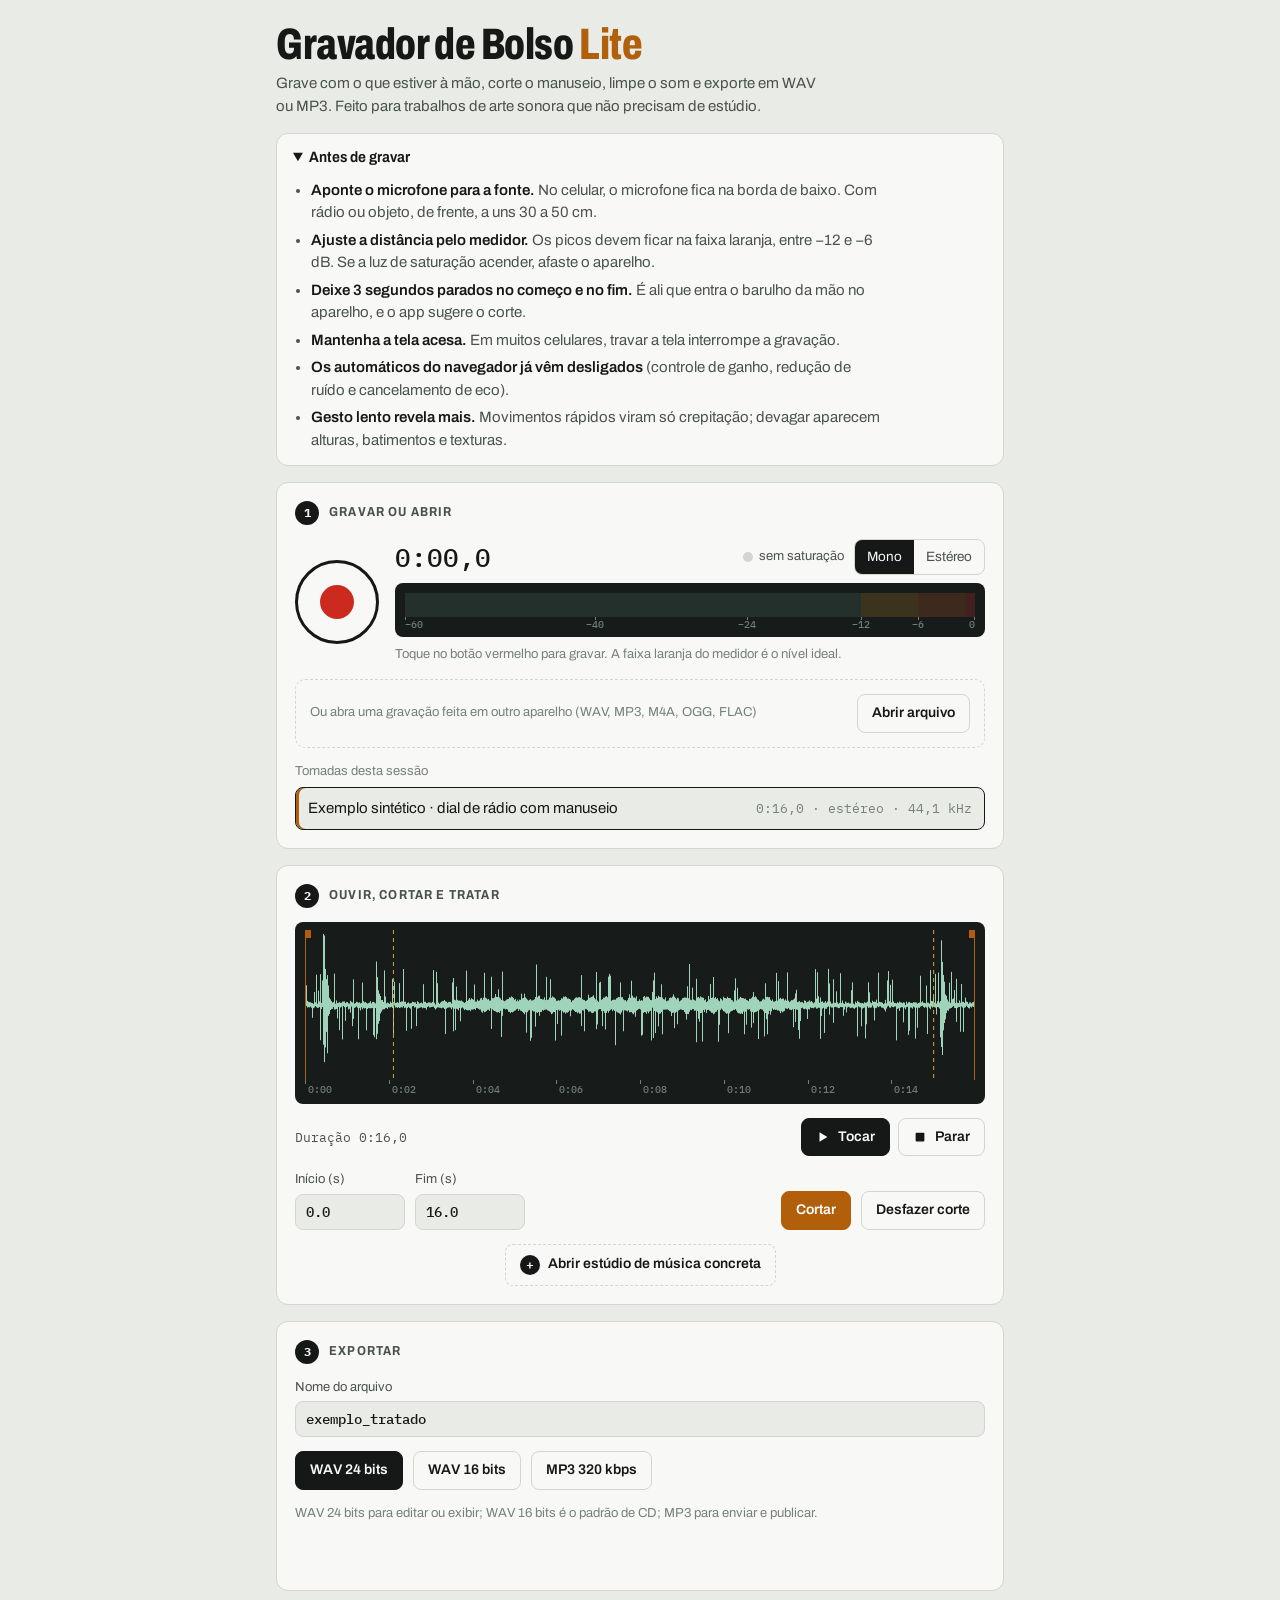
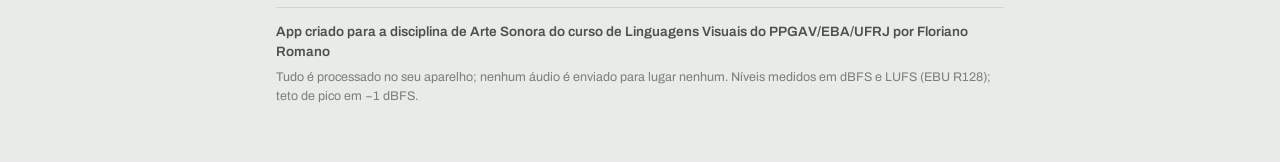
==== lite/index.html @ 927bc8ed "Mantém o microfone aberto entre tomadas; mensagem de permissão mais clara Co-Authored-By: Claude Opu" ====
<!doctype html>
<html lang="pt-BR">
<head>
<meta charset="utf-8">
<meta name="viewport" content="width=device-width,initial-scale=1,viewport-fit=cover">
<meta name="theme-color" content="#151816">
<link rel="manifest" href="manifest.webmanifest">
<link rel="icon" type="image/png" sizes="192x192" href="icon-192.png">
<link rel="apple-touch-icon" href="apple-touch-icon.png">
<title>Gravador de Bolso Lite</title>
<link rel="preconnect" href="https://fonts.googleapis.com">
<link rel="preconnect" href="https://fonts.gstatic.com" crossorigin>
<link href="https://fonts.googleapis.com/css2?family=Archivo:wdth,wght@62..100,400..800&family=IBM+Plex+Mono:wght@400;500;600&display=swap" rel="stylesheet">
<style>
/* Layout: a face de um gravador portátil — três módulos empilhados na ordem do trabalho (gravar → ajustar → exportar), coluna única de até 760px; o visor escuro (medidor e onda) é igual nos dois temas, como a tela de um aparelho */
:root{
  --bg:#e8ebe6; --panel:#f8f9f6; --ink:#151816; --ink-2:#4a524d; --ink-3:#77807a; --line:#d1d6cf;
  --accent:#b25f0c; --accent-ink:#ffffff; --rec:#cc2a1f; --ok:#2c7646; --warn:#9c6205; --bad:#c0271c;
  --screen:#171b19; --screen-ink:#dfe8e2; --screen-dim:#6f7f76; --screen-wave:#9fd3ba; --screen-off:#3b4842; --screen-cut:rgba(0,0,0,.5);
  --m-low:#5f8f78; --m-target:#e3a03a; --m-hot:#ef6a3a; --m-clip:#ff3b30;
  --f-display:"Archivo",system-ui,-apple-system,"Segoe UI",sans-serif;
  --f-body:"Archivo",system-ui,-apple-system,"Segoe UI",sans-serif;
  --f-mono:"IBM Plex Mono",ui-monospace,"SFMono-Regular",Menlo,Consolas,monospace;
  --r:12px;
}
@media (prefers-color-scheme: dark){
  :root:not([data-theme="light"]){
    --bg:#0f1110; --panel:#181b19; --ink:#e6eae5; --ink-2:#a8b1ab; --ink-3:#7a837d; --line:#2a2f2c;
    --accent:#eb9a45; --accent-ink:#1a1206; --rec:#ff5446; --ok:#62c487; --warn:#e8a83f; --bad:#ff6a5c;
    --screen:#0a0c0b; --screen-ink:#dfe8e2; --screen-dim:#6f7f76; --screen-wave:#9fd3ba; --screen-off:#33403a; --screen-cut:rgba(0,0,0,.55);
    color-scheme:dark;
  }
}
:root[data-theme="dark"]{
  --bg:#0f1110; --panel:#181b19; --ink:#e6eae5; --ink-2:#a8b1ab; --ink-3:#7a837d; --line:#2a2f2c;
  --accent:#eb9a45; --accent-ink:#1a1206; --rec:#ff5446; --ok:#62c487; --warn:#e8a83f; --bad:#ff6a5c;
  --screen:#0a0c0b; --screen-ink:#dfe8e2; --screen-dim:#6f7f76; --screen-wave:#9fd3ba; --screen-off:#33403a; --screen-cut:rgba(0,0,0,.55);
  color-scheme:dark;
}
*{box-sizing:border-box}
[hidden]{display:none!important}
html,body{background:var(--bg)}
body{margin:0;color:var(--ink);font-family:var(--f-body);font-size:15px;line-height:1.5}
.wrap{max-width:760px;margin:0 auto;padding-inline:16px;padding-block:22px 56px;display:flex;flex-direction:column;gap:16px}
header{display:flex;flex-direction:column;gap:6px}
h1{font-family:var(--f-display);font-stretch:72%;font-weight:800;font-size:clamp(30px,7vw,44px);line-height:1;letter-spacing:-.01em;margin:0;text-wrap:balance}
.tag{margin:0;color:var(--ink-2);max-width:60ch}
.mode{font-size:13.5px;color:var(--ink-2);border-left:3px solid var(--accent);padding:4px 0 4px 10px;margin:4px 0 0}
.mode[hidden]{display:none}
details.tips{background:var(--panel);border:1px solid var(--line);border-radius:var(--r);padding:12px 16px}
details.tips summary{cursor:pointer;font-weight:650;font-stretch:90%}
details.tips ul{margin:10px 0 2px;padding-left:18px;display:flex;flex-direction:column;gap:5px;color:var(--ink-2);max-width:66ch}
details.tips b{color:var(--ink);font-weight:600}
.mod{background:var(--panel);border:1px solid var(--line);border-radius:var(--r);padding:18px;display:flex;flex-direction:column;gap:14px;min-width:0}
.mod h2{margin:0;display:flex;align-items:center;gap:10px;font-family:var(--f-display);font-stretch:85%;font-size:13px;font-weight:700;letter-spacing:.09em;text-transform:uppercase;color:var(--ink-2)}
.num{font-family:var(--f-mono);font-size:12px;letter-spacing:0;display:inline-grid;place-items:center;width:24px;height:24px;border-radius:50%;background:var(--ink);color:var(--panel)}
.row{display:flex;flex-wrap:wrap;gap:10px;align-items:center}
.sub{font-size:13px;color:var(--ink-3)}
.recrow{display:grid;grid-template-columns:auto 1fr;gap:16px;align-items:center}
@media (max-width:520px){.recrow{grid-template-columns:1fr}}
.recbtn{width:84px;height:84px;border-radius:50%;border:3px solid var(--ink);background:var(--panel);display:grid;place-items:center;cursor:pointer;position:relative;justify-self:start}
.recbtn .core{width:34px;height:34px;border-radius:50%;background:var(--rec);transition:border-radius .15s,width .15s,height .15s}
.recbtn.on .core{border-radius:6px;width:28px;height:28px}
.recbtn.on::after{content:"";position:absolute;inset:-9px;border-radius:50%;border:2px solid var(--rec);opacity:.6;animation:pulse 1.4s ease-out infinite}
@keyframes pulse{from{transform:scale(.92);opacity:.7}to{transform:scale(1.08);opacity:0}}
@media (prefers-reduced-motion:reduce){.recbtn.on::after{animation:none}}
.recbtn:disabled{opacity:.35;cursor:not-allowed}
.recbtn.blocked{opacity:.5}
.mode.flash{animation:flash 1.2s ease-out}
@keyframes flash{from{background:var(--accent-soft, rgba(235,154,69,.25))}to{background:transparent}}
@media (prefers-reduced-motion:reduce){.mode.flash{animation:none}}
.recside{display:flex;flex-direction:column;gap:8px;min-width:0}
.timer{font-family:var(--f-mono);font-variant-numeric:tabular-nums;font-size:26px;font-weight:500;line-height:1}
.screen{background:var(--screen);border-radius:8px;padding:8px 10px 6px;min-width:0}
canvas{display:block;width:100%}
#meter{height:40px}
#wave{height:168px;touch-action:none;cursor:ew-resize}
.lamp{display:inline-flex;align-items:center;gap:6px;font-size:13px;color:var(--ink-2)}
.lamp i{width:10px;height:10px;border-radius:50%;background:var(--line);display:inline-block}
.lamp.hot i{background:var(--bad)}
.lamp.hot{color:var(--bad);font-weight:600}
.seg{display:inline-flex;border:1px solid var(--line);border-radius:8px;overflow:hidden}
.seg label{display:block}
.seg input{position:absolute;opacity:0;pointer-events:none}
.seg span{display:block;padding:7px 12px;font-size:13.5px;cursor:pointer;color:var(--ink-2)}
.seg input:checked+span{background:var(--ink);color:var(--panel)}
.seg input:focus-visible+span{outline:2px solid var(--accent);outline-offset:-2px}
.btn{font:600 14px/1.2 var(--f-body);padding:10px 14px;border-radius:8px;border:1px solid var(--line);background:var(--panel);color:var(--ink);cursor:pointer;display:inline-flex;align-items:center;gap:8px}
.btn:hover{border-color:var(--ink-3)}
.btn.primary{background:var(--ink);color:var(--panel);border-color:var(--ink)}
.btn.accent{background:var(--accent);color:var(--accent-ink);border-color:var(--accent)}
.btn:disabled{opacity:.45;cursor:not-allowed}
.btn:focus-visible,.recbtn:focus-visible,input:focus-visible,select:focus-visible,summary:focus-visible{outline:2px solid var(--accent);outline-offset:2px}
.or{font-size:13px;color:var(--ink-3)}
.drop{border:1.5px dashed var(--line);border-radius:10px;padding:14px;display:flex;flex-wrap:wrap;gap:10px;align-items:center;justify-content:space-between}
.drop.over{border-color:var(--accent);background:var(--bg)}
.filebtn input{position:absolute;width:1px;height:1px;opacity:0}
.takes{display:flex;flex-direction:column;gap:6px}
.take{display:flex;flex-wrap:wrap;justify-content:space-between;gap:2px 10px;align-items:baseline;text-align:left;width:100%;padding:9px 12px;border:1px solid var(--line);border-radius:8px;background:var(--bg);color:var(--ink);cursor:pointer;font:inherit}
.take[aria-current="true"]{border-color:var(--ink);box-shadow:inset 3px 0 0 var(--accent)}
.take .t{min-width:0;flex:1 1 180px;overflow-wrap:anywhere}
.take .d{font-family:var(--f-mono);font-size:12.5px;color:var(--ink-3);flex:none}
.chips{display:flex;flex-wrap:wrap;gap:8px}
.chip{display:inline-flex;align-items:center;gap:7px;font-size:13px;padding:6px 10px;border-radius:999px;background:var(--bg);border:1px solid var(--line)}
.chip b{font-weight:600}
.chip .v{font-family:var(--f-mono);font-size:12.5px;font-variant-numeric:tabular-nums}
.chip .dot{width:8px;height:8px;border-radius:50%;background:var(--ink-3);flex:none}
.chip.ok .dot{background:var(--ok)} .chip.warn .dot{background:var(--warn)} .chip.bad .dot{background:var(--bad)}
.chip.bad{border-color:var(--bad)}
.trimrow{display:flex;flex-wrap:wrap;gap:12px;align-items:end;justify-content:space-between}
.field{display:flex;flex-direction:column;gap:4px;font-size:13px;color:var(--ink-2)}
.field input,.field select{font:500 14px var(--f-mono);padding:8px 10px;border-radius:8px;border:1px solid var(--line);background:var(--bg);color:var(--ink);width:100%}
.field input[type=number]{width:110px}
.presets{display:grid;grid-template-columns:repeat(3,minmax(0,1fr));gap:8px}
@media (max-width:560px){.presets{grid-template-columns:1fr}}
.preset{position:relative}
.preset input{position:absolute;opacity:0}
.preset span{display:flex;flex-direction:column;gap:3px;height:100%;padding:11px 12px;border:1px solid var(--line);border-radius:10px;cursor:pointer;background:var(--bg)}
.preset b{font-size:14.5px}
.preset small{font-size:12.5px;color:var(--ink-2);line-height:1.4}
.preset input:checked+span{border-color:var(--ink);box-shadow:inset 0 0 0 1px var(--ink)}
.preset input:focus-visible+span{outline:2px solid var(--accent);outline-offset:2px}
.checks{display:flex;flex-direction:column;gap:8px}
.check{display:flex;gap:10px;align-items:flex-start;font-size:14px}
.check input{margin-top:3px;accent-color:var(--accent);width:16px;height:16px;flex:none}
.check small{display:block;color:var(--ink-3);font-size:12.5px}
.grid2{display:grid;grid-template-columns:minmax(0,2fr) minmax(0,1fr) minmax(0,1fr);gap:12px;align-items:end}
@media (max-width:560px){.grid2{grid-template-columns:1fr 1fr}.grid2 .field:first-child{grid-column:1/-1}}
.status{font-size:13.5px;color:var(--ink-2);min-height:1.5em}
.status.err{color:var(--bad)}
.summary{font-family:var(--f-mono);font-size:12.5px;color:var(--ink-2);font-variant-numeric:tabular-nums}
.divider{height:1px;background:var(--line);margin:2px 0}
.studio-open{align-self:center;border-style:dashed}
.studio-open .num{width:20px;height:20px;font-size:13px}
#studio .num{background:var(--accent);color:var(--accent-ink)}
#edWave{height:150px;touch-action:none;cursor:text}
.tools{display:grid;grid-template-columns:repeat(auto-fit,minmax(250px,1fr));gap:10px}
.tool{border:1px solid var(--line);border-radius:10px;padding:8px 12px 12px;margin:0;display:flex;flex-direction:column;gap:8px;min-width:0;background:var(--bg)}
.tool legend{font-family:var(--f-display);font-stretch:85%;font-size:12px;font-weight:700;letter-spacing:.08em;text-transform:uppercase;color:var(--ink-2);padding:0 4px}
.tool .row{gap:6px}
.btn.sm{padding:7px 10px;font-size:13px}
.mini{font:500 13px var(--f-mono);padding:6px 8px;border-radius:7px;border:1px solid var(--line);background:var(--panel);color:var(--ink);width:76px}
.mini.wide{width:auto;max-width:100%;font-family:var(--f-body)}
.lite{color:var(--accent)}
.wavefoot{display:flex;justify-content:space-between;align-items:center;gap:10px;flex-wrap:wrap}
.transport{gap:8px}
.tbtn svg{display:block}
.tbtn .ic{display:inline-flex}
footer{font-size:12.5px;color:var(--ink-3);text-align:left;display:flex;flex-direction:column;gap:6px;border-top:1px solid var(--line);padding-top:14px}
footer p{margin:0}
footer .credit{font-size:13.5px;color:var(--ink-2);font-weight:600}
.hl{font-weight:600;color:var(--ink)}
</style>
</head>
<body>
<div class="wrap">
  <header>
    <h1>Gravador de Bolso <span class="lite">Lite</span></h1>
    <p class="tag">Grave com o que estiver à mão, corte o manuseio, limpe o som e exporte em WAV ou MP3. Feito para trabalhos de arte sonora que não precisam de estúdio.</p>
    <p class="mode" id="modeNote" hidden></p>
    <button class="btn accent" id="installBtn" hidden style="align-self:flex-start">Instalar como app</button>
  </header>

  <details class="tips" id="tips" open>
    <summary>Antes de gravar</summary>
    <ul>
      <li><b>Aponte o microfone para a fonte.</b> No celular, o microfone fica na borda de baixo. Com rádio ou objeto, de frente, a uns 30 a 50 cm.</li>
      <li><b>Ajuste a distância pelo medidor.</b> Os picos devem ficar na faixa laranja, entre −12 e −6 dB. Se a luz de saturação acender, afaste o aparelho.</li>
      <li><b>Deixe 3 segundos parados no começo e no fim.</b> É ali que entra o barulho da mão no aparelho, e o app sugere o corte.</li>
      <li><b>Mantenha a tela acesa.</b> Em muitos celulares, travar a tela interrompe a gravação.</li>
      <li><b>Os automáticos do navegador já vêm desligados</b> (controle de ganho, redução de ruído e cancelamento de eco).</li>
      <li><b>Gesto lento revela mais.</b> Movimentos rápidos viram só crepitação; devagar aparecem alturas, batimentos e texturas.</li>
    </ul>
  </details>

  <section class="mod" aria-labelledby="h1s">
    <h2 id="h1s"><span class="num">1</span>Gravar ou abrir</h2>
    <div class="recrow">
      <button class="recbtn" id="recBtn" aria-label="Gravar"><span class="core"></span></button>
      <div class="recside">
        <div class="row" style="justify-content:space-between">
          <span class="timer" id="recTime">0:00,0</span>
          <div class="row">
            <span class="lamp" id="clipLamp"><i></i><span id="clipText">sem saturação</span></span>
            <div class="seg" role="radiogroup" aria-label="Canais">
              <label><input type="radio" name="chmode" id="chMono" value="1" checked><span>Mono</span></label>
              <label><input type="radio" name="chmode" id="chStereo" value="2"><span>Estéreo</span></label>
            </div>
          </div>
        </div>
        <div class="screen"><canvas id="meter" aria-label="Medidor de nível de entrada, em dBFS"></canvas></div>
        <div class="sub" id="inputInfo">Toque no botão vermelho para gravar. A faixa laranja do medidor é o nível ideal.</div>
      </div>
    </div>
    <div class="drop" id="drop">
      <span class="or">Ou abra uma gravação feita em outro aparelho (WAV, MP3, M4A, OGG, FLAC)</span>
      <label class="btn filebtn" for="fileIn">Abrir arquivo<input type="file" id="fileIn" accept="audio/*,.wav,.mp3,.m4a,.aac,.ogg,.oga,.flac,.webm"></label>
    </div>
    <div>
      <div class="sub" style="margin-bottom:6px">Tomadas desta sessão</div>
      <div class="takes" id="takes"></div>
    </div>
  </section>

  <section class="mod" aria-labelledby="h2s">
    <h2 id="h2s"><span class="num">2</span>Ouvir, cortar e tratar</h2>
    <div class="chips" id="diag" hidden></div>
    <div class="screen"><canvas id="wave" aria-label="Forma de onda; arraste para mover o início ou o fim do corte"></canvas></div>
    <div class="wavefoot">
      <span class="summary" id="durLabel">Duração 0:00,0</span>
      <div class="row transport">
        <button class="btn primary tbtn" id="tpPlay" aria-label="Tocar"><span class="ic"></span><span class="tl">Tocar</span></button>
        <button class="btn tbtn" id="tpStop" aria-label="Parar"><svg viewBox="0 0 16 16" width="14" height="14" aria-hidden="true"><rect x="3" y="3" width="10" height="10" rx="1" fill="currentColor"/></svg><span>Parar</span></button>
      </div>
    </div>
    <div class="trimrow">
      <div class="row">
        <label class="field" for="trimA">Início (s)<input type="number" id="trimA" min="0" step="0.1" value="0"></label>
        <label class="field" for="trimB">Fim (s)<input type="number" id="trimB" min="0" step="0.1" value="0"></label>
      </div>
      <div class="row">
        <button class="btn accent" id="autoTrim" disabled>Cortar</button>
        <button class="btn" id="resetTrim">Desfazer corte</button>
      </div>
    </div>
    <div class="row" hidden>
      <button class="btn" id="playOrig">Ouvir original</button>
      <button class="btn primary" id="playProc">Ouvir tratado</button>
      <button class="btn" id="stopBtn" disabled>Parar</button>
    </div>
    <button class="btn studio-open" id="stOpen"><span class="num">+</span>Abrir estúdio de música concreta</button>
    <div hidden>
    <div class="divider"></div>
    <div class="presets" role="radiogroup" aria-label="Tratamento">
      <label class="preset"><input type="radio" name="preset" value="nenhum" id="pNone"><span><b>Sem tratamento</b></span></label>
      <label class="preset"><input type="radio" name="preset" value="suave" id="pSoft" checked><span><b>Suave</b></span></label>
      <label class="preset"><input type="radio" name="preset" value="forte" id="pHard"><span><b>Forte</b></span></label>
    </div>
    <div class="checks">
      <label class="check"><input type="checkbox" id="optDeclip"><span>Reconstruir picos saturados<small>Redesenha os trechos que bateram em 0 dB. Fica ligado sozinho quando há saturação.</small></span></label>
      <label class="check"><input type="checkbox" id="optMono"><span>Usar um canal só<small>Corrige gravações em oposição de fase, que somem quando tocadas em mono. Escolhe o canal com menos saturação.</small></span></label>
      <label class="check"><input type="checkbox" id="optFades" checked><span>Entrada e saída suaves<small>0,2 s no começo e 0,8 s no fim, para não estalar.</small></span></label>
    </div>
    <div class="grid2">
      <label class="field" for="target">Volume final
        <select id="target">
          <option value="-16" selected>−16 LUFS · internet e celular</option>
          <option value="-23">−23 LUFS · rádio e transmissão</option>
          <option value="none">Manter o volume gravado</option>
        </select>
      </label>
      <label class="field" for="padPre">Silêncio antes (s)<input type="number" id="padPre" min="0" max="600" step="1" value="0"></label>
      <label class="field" for="padPost">Silêncio depois (s)<input type="number" id="padPost" min="0" max="600" step="1" value="0"></label>
    </div>
    </div>
  </section>

  <section class="mod" id="studio" hidden aria-labelledby="hst">
    <div class="row" style="justify-content:space-between">
      <h2 id="hst"><span class="num">+</span>Estúdio de música concreta</h2>
      <button class="btn" id="stClose">Fechar estúdio</button>
    </div>
    <p class="sub" style="margin:0">Arraste na onda para selecionar um trecho; toque sem arrastar para pôr o cursor (onde o colar e o inserir acontecem). Sem seleção, as operações valem para o som inteiro.</p>
    <div class="screen"><canvas id="edWave" aria-label="Onda do estúdio; arraste para selecionar"></canvas></div>
    <div class="summary" id="edSel"></div>
    <div class="status" id="edStatus" role="status" aria-live="polite"></div>
    <div class="row">
      <button class="btn primary" id="edPlay">Ouvir seleção</button>
      <button class="btn" id="edPlayAll">Ouvir tudo</button>
      <button class="btn" id="edStop" disabled>Parar</button>
      <button class="btn" id="edSelAll">Selecionar tudo</button>
      <button class="btn" id="edUndo" disabled>Desfazer</button>
    </div>
    <p class="sub" style="margin:0">Só as operações dos estúdios de música concreta da época dos gravadores de rolo (Schaeffer, Henry, GRM, anos 1950).</p>
    <div class="tools">
      <fieldset class="tool"><legend>Tesoura e fita adesiva</legend>
        <div class="row">
          <button class="btn sm" data-op="cut">Cortar</button>
          <button class="btn sm" data-op="copy">Copiar</button>
          <button class="btn sm" data-op="paste">Emendar (colar)</button>
          <button class="btn sm" data-op="del">Apagar</button>
          <button class="btn sm" data-op="crop">Isolar trecho</button>
        </div>
        <div class="row"><button class="btn sm" data-op="insil">Emendar fita em branco</button><input class="mini" type="number" id="edSilS" min="0.1" max="120" step="0.5" value="2" aria-label="Segundos de fita em branco"><span class="sub">s no cursor</span></div>
        <div class="sub">Cortar o ataque de um som (a “cloche coupée”) é selecionar o começo e apagar.</div>
      </fieldset>
      <fieldset class="tool"><legend>Fita em anel (loop)</legend>
        <div class="row"><button class="btn sm" data-op="loop">Repetir</button><input class="mini" type="number" id="edLoopN" min="2" max="64" value="4" aria-label="Número de voltas"><span class="sub">voltas</span></div>
      </fieldset>
      <fieldset class="tool"><legend>Fita ao contrário</legend>
        <div class="row"><button class="btn sm" data-op="rev">Inverter</button></div>
      </fieldset>
      <fieldset class="tool"><legend>Velocidade (fonógeno)</legend>
        <div class="row"><button class="btn sm" data-op="speed">Mudar velocidade</button>
          <select class="mini wide" id="edSpeed" aria-label="Velocidade">
            <option value="0.25">¼ (2 oitavas abaixo)</option><option value="0.5" selected>½ (1 oitava abaixo)</option>
            <option value="0.749">quarta abaixo</option><option value="1.335">quarta acima</option>
            <option value="2">2× (1 oitava acima)</option><option value="4">4× (2 oitavas acima)</option>
          </select></div>
        <div class="sub">Como na fita, a altura e a duração mudam juntas.</div>
      </fieldset>
      <fieldset class="tool"><legend>Mixagem</legend>
        <div class="row"><button class="btn sm" data-op="mix">Sobrepor o trecho copiado</button></div>
        <div class="sub">Toca a fita copiada junto com a outra, a partir do cursor.</div>
      </fieldset>
      <fieldset class="tool"><legend>Potenciômetro</legend>
        <div class="row"><button class="btn sm" data-op="fadein">Fade in</button><button class="btn sm" data-op="fadeout">Fade out</button><button class="btn sm" data-op="mute">Fechar (silenciar)</button></div>
        <div class="row"><button class="btn sm" data-op="gain">Volume</button><input class="mini" type="number" id="edGain" min="-60" max="24" step="1" value="-6" aria-label="Volume em dB"><span class="sub">dB</span></div>
        <div class="sub">Sem seleção, os fades usam os 2 s das pontas.</div>
      </fieldset>
      <fieldset class="tool"><legend>Eco de fita</legend>
        <div class="row"><button class="btn sm" data-op="echo">Eco</button>
          <input class="mini" type="number" id="edDelay" min="20" max="3000" step="10" value="350" aria-label="Distância entre as cabeças, em ms"><span class="sub">ms</span>
          <input class="mini" type="number" id="edFb" min="0" max="95" step="5" value="45" aria-label="Realimentação em porcentagem"><span class="sub">% retorno</span></div>
        <div class="sub">Gravar e ler a mesma fita com cabeças afastadas. A cauda continua depois da seleção.</div>
      </fieldset>
      <fieldset class="tool"><legend>Filtro</legend>
        <div class="row">
          <select class="mini wide" id="edFilt" aria-label="Tipo de filtro">
            <option value="lowpass">Passa-baixas (abafa)</option><option value="highpass">Passa-altas (afina)</option>
            <option value="bandpass">Passa-faixa (som de rádio, telefone)</option>
          </select>
        </div>
        <div class="row">
          <input class="mini" type="number" id="edFreq" min="20" max="20000" step="10" value="1000" aria-label="Frequência em Hz"><span class="sub">Hz</span>
          <button class="btn sm" data-op="filter">Aplicar filtro</button>
        </div>
      </fieldset>
    </div>
    <div class="row">
      <button class="btn accent" id="edCommit">Guardar como nova tomada</button>
      <span class="sub">Ela entra no passo 2 para tratar e exportar.</span>
    </div>
  </section>

  <section class="mod" aria-labelledby="h3s">
    <h2 id="h3s"><span class="num">3</span>Exportar</h2>
    <label class="field" for="outName">Nome do arquivo<input type="text" id="outName" value="gravacao_tratada" style="font-family:var(--f-mono)"></label>
    <div class="row">
      <button class="btn primary" id="exWav24">WAV 24 bits</button>
      <button class="btn" id="exWav16">WAV 16 bits</button>
      <button class="btn" id="exMp3">MP3 320 kbps</button>
      <button class="btn" id="exZip" hidden>WAV + MP3 (.zip)</button>
      <button class="btn" id="exShare" hidden>Compartilhar MP3</button>
    </div>
    <div class="sub" id="exNote">WAV 24 bits para editar ou exibir; WAV 16 bits é o padrão de CD; MP3 para enviar e publicar.</div>
    <div class="summary" id="summary"></div>
    <div class="status" id="status" role="status" aria-live="polite"></div>
  </section>

  <footer>
    <p class="credit">App criado para a disciplina de Arte Sonora do curso de Linguagens Visuais do PPGAV/EBA/UFRJ por Floriano Romano</p>
    <p>Tudo é processado no seu aparelho; nenhum áudio é enviado para lugar nenhum. Níveis medidos em dBFS e LUFS (EBU R128); teto de pico em −1 dBFS.</p>
  </footer>
</div>

<script src="lame.min.js"></script>
<script>
(() => {
'use strict';
const $ = s => document.querySelector(s);
const fmt = (v, d = 1) => (v < 0 ? '−' : '') + Math.abs(v).toFixed(d).replace('.', ',');
const fmtTime = s => { s = Math.max(0, s); const m = Math.floor(s / 60); const r = s - m * 60; return m + ':' + (r < 10 ? '0' : '') + r.toFixed(1).replace('.', ','); };
const dB = v => 20 * Math.log10(Math.max(v, 1e-12));
const tick = () => new Promise(r => setTimeout(r, 0));
const css = n => getComputedStyle(document.documentElement).getPropertyValue(n).trim();

/* ---------- ambiente ---------- */
const isClaude = () => !!(window.claude && typeof window.claude.use === 'function');
let inClaude = false, canRecord = false, downloadsNS = null, askedDownloads = false;
function setMode() {
  inClaude = isClaude();
  canRecord = !inClaude && !!(navigator.mediaDevices && navigator.mediaDevices.getUserMedia) && window.isSecureContext;
  if (inClaude && !askedDownloads) { askedDownloads = true; window.claude.use('downloads').then(ns => { downloadsNS = ns; }).catch(() => {}); }
  const n = $('#modeNote');
  if (!canRecord) { n.innerHTML = micBlockedReason(); n.hidden = false; }
  else n.hidden = true;
  if (!rec.on) $('#recBtn').disabled = false;
  $('#recBtn').classList.toggle('blocked', !canRecord);
  if (!canRecord) $('#inputInfo').textContent = 'O microfone está bloqueado neste modo de abertura. Toque no botão vermelho para ver o que fazer.';
}
function micBlockedReason() {
  if (inClaude) return 'Na página publicada pelo Claude o microfone não é liberado. <span class="hl">Para gravar, abra o app pelo endereço https onde ele estiver hospedado.</span> Aqui dá para abrir arquivos, tratar e exportar (em .zip).';
  if (!window.isSecureContext) {
    const local = /^(file|content):$/.test(location.protocol);
    return (local ? 'Este arquivo foi aberto direto do aparelho. ' : 'Este endereço não usa https. ')
      + 'Por segurança, o navegador só mostra o pedido de permissão do microfone para páginas abertas por um endereço <b>https</b>. <span class="hl">Para gravar, o app precisa estar hospedado num endereço https</span> (um servidor da UFRJ, por exemplo). Abrir arquivos, tratar e exportar funcionam normalmente.';
  }
  return 'Este navegador não dá acesso ao microfone. <span class="hl">Use o Chrome (Android) ou o Safari (iPhone) atualizados.</span>';
}

/* ---------- filtros e medidas ---------- */
function biquadCoefs(type, f, fs, Q, gainDb = 0) {
  const w0 = 2 * Math.PI * f / fs, c = Math.cos(w0), s = Math.sin(w0), al = s / (2 * Q), A = Math.pow(10, gainDb / 40);
  let b0, b1, b2, a0, a1, a2;
  if (type === 'lowpass') { b0 = (1 - c) / 2; b1 = 1 - c; b2 = (1 - c) / 2; a0 = 1 + al; a1 = -2 * c; a2 = 1 - al; }
  else if (type === 'highpass') { b0 = (1 + c) / 2; b1 = -(1 + c); b2 = (1 + c) / 2; a0 = 1 + al; a1 = -2 * c; a2 = 1 - al; }
  else { const sq = 2 * Math.sqrt(A) * al;
    b0 = A * ((A + 1) + (A - 1) * c + sq); b1 = -2 * A * ((A - 1) + (A + 1) * c); b2 = A * ((A + 1) + (A - 1) * c - sq);
    a0 = (A + 1) - (A - 1) * c + sq; a1 = 2 * ((A - 1) - (A + 1) * c); a2 = (A + 1) - (A - 1) * c - sq; }
  return [b0 / a0, b1 / a0, b2 / a0, a1 / a0, a2 / a0];
}
function biquad(x, k) {
  const b0 = k[0], b1 = k[1], b2 = k[2], a1 = k[3], a2 = k[4];
  const y = new Float32Array(x.length); let x1 = 0, x2 = 0, y1 = 0, y2 = 0;
  for (let i = 0; i < x.length; i++) { const xi = x[i]; const yi = b0 * xi + b1 * x1 + b2 * x2 - a1 * y1 - a2 * y2; x2 = x1; x1 = xi; y2 = y1; y1 = yi; y[i] = yi; }
  return y;
}
/* Loudness integrada ITU-R BS.1770 / EBU R128 */
function lufs(chs, sr) {
  const shelf = biquadCoefs('highshelf', 1681.974450955533, sr, 0.7071752369554196, 3.999843853973347);
  const w0 = 2 * Math.PI * 38.13547087602444 / sr, c = Math.cos(w0), al = Math.sin(w0) / (2 * 0.5003270373238773), a0 = 1 + al;
  const hp = [1, -2, 1, (-2 * c) / a0, (1 - al) / a0];
  const seg = Math.round(sr * 0.1), n = chs[0].length, nSeg = Math.floor(n / seg);
  if (nSeg < 4) return -Infinity;
  const segE = new Float64Array(nSeg);
  for (const ch of chs) {
    const y = biquad(biquad(ch, shelf), hp);
    for (let s = 0; s < nSeg; s++) { let acc = 0; const o = s * seg; for (let i = 0; i < seg; i++) { const v = y[o + i]; acc += v * v; } segE[s] += acc; }
  }
  const blocks = [];
  for (let s = 0; s + 4 <= nSeg; s++) blocks.push((segE[s] + segE[s + 1] + segE[s + 2] + segE[s + 3]) / (4 * seg));
  const L = z => -0.691 + 10 * Math.log10(z);
  const g1 = blocks.filter(z => L(z) > -70); if (!g1.length) return -Infinity;
  const rel = L(g1.reduce((a, b) => a + b, 0) / g1.length) - 10;
  const g2 = g1.filter(z => L(z) > rel); if (!g2.length) return -Infinity;
  return L(g2.reduce((a, b) => a + b, 0) / g2.length);
}
function mixMono(chs) {
  if (chs.length === 1) return chs[0];
  const n = chs[0].length, m = new Float32Array(n);
  for (const ch of chs) for (let i = 0; i < n; i++) m[i] += ch[i] / chs.length;
  return m;
}
/* Manuseio: baques graves ou estalos muito acima do resto, perto das pontas */
function detectHandling(chs, sr) {
  const n = chs[0].length, dur = n / sr; if (dur < 4) return null;
  const m = mixMono(chs);
  const lpK = biquadCoefs('lowpass', 150, sr, 0.707), hpK = biquadCoefs('highpass', 5000, sr, 0.707);
  const lf = biquad(biquad(m, lpK), lpK), hf = biquad(biquad(m, hpK), hpK);
  const hop = Math.round(sr * 0.05), nf = Math.floor(n / hop);
  const Lf = new Float32Array(nf), Hf = new Float32Array(nf);
  for (let k = 0; k < nf; k++) { let a = 0, b = 0; const o = k * hop; for (let i = 0; i < hop; i++) { a += lf[o + i] * lf[o + i]; b += hf[o + i] * hf[o + i]; } Lf[k] = 10 * Math.log10(a / hop + 1e-20); Hf[k] = 10 * Math.log10(b / hop + 1e-20); }
  const med = a => { const s = Array.from(a).sort((x, y) => x - y); return s[s.length >> 1]; };
  const Lm = med(Lf), Hm = med(Hf);
  const win = Math.min(15, dur * 0.25), wf = Math.floor(win / 0.05);
  const flag = k => (Lf[k] - Lm > 10) || (Hf[k] - Hm > 14);
  let start = 0, end = dur;
  for (let k = 0; k < Math.min(wf, nf); k++) if (flag(k)) start = (k + 1) * 0.05 + 0.25;
  for (let k = nf - 1; k >= Math.max(0, nf - wf); k--) if (flag(k)) end = k * 0.05 - 0.25;
  start = Math.max(0, Math.min(start, win + 0.25)); end = Math.min(dur, Math.max(end, dur - win - 0.25));
  if (start <= 0.05 && end >= dur - 0.05) return null;
  if (end - start < 1) return null;
  return { start: Math.round(start * 10) / 10, end: Math.round(end * 10) / 10 };
}
function analyze(t) {
  const { chs, sr } = t, n = chs[0].length;
  let peak = 0; const clip = [];
  for (const ch of chs) { let c = 0, p = 0; for (let i = 0; i < n; i++) { const a = Math.abs(ch[i]); if (a > p) p = a; if (a >= 0.999) c++; } clip.push(c); if (p > peak) peak = p; }
  let corr = null;
  if (chs.length > 1) { let sLR = 0, sL = 0, sR = 0; const L = chs[0], R = chs[1]; for (let i = 0; i < n; i += 2) { sLR += L[i] * R[i]; sL += L[i] * L[i]; sR += R[i] * R[i]; } corr = (sL > 0 && sR > 0) ? sLR / Math.sqrt(sL * sR) : 1; }
  return { dur: n / sr, peak, clip, clipTotal: clip.reduce((a, b) => a + b, 0), corr, lufs: lufs(chs, sr), handling: detectHandling(chs, sr) };
}

/* ---------- tratamento ---------- */
function declip(x) {
  const y = Float32Array.from(x), n = x.length, thr = 0.995; let i = 0;
  while (i < n) {
    if (Math.abs(x[i]) >= thr) {
      let j = i; const sg = Math.sign(x[i]);
      while (j + 1 < n && Math.abs(x[j + 1]) >= thr && Math.sign(x[j + 1]) === sg) j++;
      if (j - i + 1 <= 400 && i >= 2 && j + 2 < n) {
        const xs = [i - 2, i - 1, j + 1, j + 2], ys = [x[i - 2], x[i - 1], x[j + 1], x[j + 2]];
        for (let t = i; t <= j; t++) {
          let v = 0;
          for (let a = 0; a < 4; a++) { let l = 1; for (let b = 0; b < 4; b++) if (b !== a) l *= (t - xs[b]) / (xs[a] - xs[b]); v += ys[a] * l; }
          if (v * sg < Math.abs(x[t])) v = x[t];
          y[t] = Math.max(-2, Math.min(2, v));
        }
      }
      i = j + 1;
    } else i++;
  }
  return y;
}
async function applyChain(chs, sr, preset) {
  const n = chs[0].length, oc = new OfflineAudioContext(chs.length, n, sr);
  const buf = oc.createBuffer(chs.length, n, sr); chs.forEach((c, i) => buf.copyToChannel(c, i));
  const src = oc.createBufferSource(); src.buffer = buf;
  const f = (type, freq, Q, gain) => { const b = oc.createBiquadFilter(); b.type = type; b.frequency.value = freq; if (Q != null) b.Q.value = Q; if (gain != null) b.gain.value = gain; return b; };
  const hp = f('highpass', 35, 0.707), pk = f('peaking', 300, 1.0, -1.5), sh = f('highshelf', 3200, null, preset === 'forte' ? 4 : 2);
  const comp = oc.createDynamicsCompressor();
  comp.threshold.value = -26; comp.knee.value = 4; comp.ratio.value = 3; comp.attack.value = 0.008; comp.release.value = 0.15;
  src.connect(hp); hp.connect(pk); pk.connect(sh);
  if (preset === 'forte') {
    const ex1 = f('highpass', 3500, 0.707), ex2 = f('highpass', 3500, 0.707), ws = oc.createWaveShaper(), eg = oc.createGain();
    const curve = new Float32Array(2049); for (let i = 0; i < curve.length; i++) { const x = i / 1024 - 1; curve[i] = Math.tanh(5 * x); }
    ws.curve = curve; ws.oversample = '2x'; eg.gain.value = 0.25;
    sh.connect(comp); sh.connect(ex1); ex1.connect(ws); ws.connect(ex2); ex2.connect(eg); eg.connect(comp);
  } else {
    const lp = f('lowpass', Math.min(14000, sr * 0.45), 0.707); sh.connect(lp); lp.connect(comp);
  }
  comp.connect(oc.destination); src.start();
  const out = await oc.startRendering();
  return Array.from({ length: out.numberOfChannels }, (_, i) => out.getChannelData(i).slice());
}
function limit(chs, sr, ceil) {
  const n = chs[0].length, L = Math.max(1, Math.round(sr * 0.0015)), rel = 1 - Math.exp(-1 / (0.08 * sr));
  const req = new Float32Array(n); let any = false;
  for (let i = 0; i < n; i++) { let a = 0; for (const ch of chs) { const v = Math.abs(ch[i]); if (v > a) a = v; } if (a > ceil) { req[i] = ceil / a; any = true; } else req[i] = 1; }
  if (!any) return chs;
  const gmin = new Float32Array(n), dq = new Int32Array(n); let h = 0, t = 0;
  for (let i = n - 1; i >= 0; i--) {
    while (t > h && req[dq[t - 1]] >= req[i]) t--;
    dq[t++] = i;
    while (dq[h] > i + L) h++;
    gmin[i] = req[dq[h]];
  }
  const g = new Float32Array(n); let cur = 1;
  for (let i = 0; i < n; i++) { const tg = gmin[i]; cur = tg < cur ? tg : cur + (tg - cur) * rel; g[i] = cur; }
  const step = 1 / L;
  for (let i = n - 2; i >= 0; i--) { const lim = g[i + 1] + step * (1 - g[i + 1]); if (g[i] > lim) g[i] = lim; }
  return chs.map(ch => { const y = new Float32Array(n); for (let i = 0; i < n; i++) { let v = ch[i] * g[i]; if (v > ceil) v = ceil; else if (v < -ceil) v = -ceil; y[i] = v; } return y; });
}
function applyFades(chs, sr, fin, fout) {
  const n = chs[0].length, a = Math.min(Math.round(fin * sr), n >> 1), b = Math.min(Math.round(fout * sr), n >> 1);
  for (const c of chs) {
    for (let i = 0; i < a; i++) { const s = Math.sin((i / a) * Math.PI / 2); c[i] *= s * s; }
    for (let i = 0; i < b; i++) { const s = Math.cos(((i + 1) / b) * Math.PI / 2); c[n - b + i] *= s * s; }
  }
}
function bestChannel(t) { const c = t.analysis.clip; if (t.chs.length < 2) return 0; return c[1] < c[0] ? 1 : 0; }

function currentOpts() {
  return {
    preset: document.querySelector('input[name=preset]:checked').value,
    declip: $('#optDeclip').checked, mono: $('#optMono').checked && cur && cur.chs.length > 1,
    fades: $('#optFades').checked, target: $('#target').value,
    padPre: Math.max(0, Math.min(600, parseFloat($('#padPre').value) || 0)),
    padPost: Math.max(0, Math.min(600, parseFloat($('#padPost').value) || 0)),
    a: cur ? cur.trimStart : 0, b: cur ? cur.trimEnd : 0
  };
}
let renderCache = null, shareReady = null;
function invalidate() {
  renderCache = null;
  if (shareReady) { shareReady = null; const b = document.getElementById('exShare'); if (b) b.textContent = 'Compartilhar MP3'; }
}
async function getRender() {
  const o = currentOpts(), key = JSON.stringify(o) + '|' + cur.id;
  if (renderCache && renderCache.key === key) return renderCache.r;
  setStatus('Processando…');
  await tick();
  let chs = cur.chs; const sr = cur.sr;
  if (o.mono) chs = [chs[bestChannel(cur)]];
  if (o.declip) chs = chs.map(declip);
  const a = Math.floor(o.a * sr), b = Math.max(a + 1, Math.floor(o.b * sr));
  chs = chs.map(c => c.slice(a, b));
  if (o.preset !== 'nenhum') chs = await applyChain(chs, sr, o.preset);
  const ceil = Math.pow(10, -1 / 20);
  if (o.target !== 'none') {
    // ganho até o alvo e limitador; repete porque o limitador baixa um pouco a média
    const T = parseFloat(o.target);
    for (let pass = 0; pass < 4; pass++) {
      const L = lufs(chs, sr); if (!isFinite(L)) break;
      const diff = T - L; if (pass > 0 && Math.abs(diff) < 0.15) break;
      const g = Math.pow(10, diff / 20); for (const c of chs) for (let i = 0; i < c.length; i++) c[i] *= g;
      chs = limit(chs, sr, ceil);
      if (pass === 0) { setStatus('Ajustando o volume…'); await tick(); }
    }
  } else chs = limit(chs, sr, ceil);
  if (o.fades) applyFades(chs, sr, 0.2, 0.8);
  const body = chs;
  const finalL = lufs(body, sr);
  let peak = 0; for (const c of body) for (let i = 0; i < c.length; i++) { const v = Math.abs(c[i]); if (v > peak) peak = v; }
  const pre = Math.round(o.padPre * sr), post = Math.round(o.padPost * sr);
  if (pre || post) chs = chs.map(c => { const z = new Float32Array(pre + c.length + post); z.set(c, pre); return z; });
  const r = { chs, sr, pre, post, lufs: finalL, peak, dur: chs[0].length / sr, bodyDur: body[0].length / sr, mono: chs.length === 1 };
  renderCache = { key, r };
  $('#summary').textContent = 'Saída: ' + fmtTime(r.dur) + (pre || post ? ' (com ' + fmt(o.padPre, 0) + ' s + ' + fmt(o.padPost, 0) + ' s de silêncio)' : '') + ' · ' + (isFinite(r.lufs) ? fmt(r.lufs) + ' LUFS' : 'sem sinal') + ' · pico ' + fmt(dB(r.peak)) + ' dBFS · ' + (r.mono ? 'mono' : 'estéreo') + ' · ' + fmt(sr / 1000, 1) + ' kHz';
  setStatus('');
  return r;
}

/* ---------- codificação ---------- */
function encodeWav(chs, sr, bits) {
  const nch = chs.length, n = chs[0].length, bps = bits / 8, dataLen = n * nch * bps;
  const buf = new ArrayBuffer(44 + dataLen), v = new DataView(buf), u8 = new Uint8Array(buf);
  const w = (o, s) => { for (let i = 0; i < s.length; i++) v.setUint8(o + i, s.charCodeAt(i)); };
  w(0, 'RIFF'); v.setUint32(4, 36 + dataLen, true); w(8, 'WAVE'); w(12, 'fmt '); v.setUint32(16, 16, true); v.setUint16(20, 1, true);
  v.setUint16(22, nch, true); v.setUint32(24, sr, true); v.setUint32(28, sr * nch * bps, true); v.setUint16(32, nch * bps, true); v.setUint16(34, bits, true);
  w(36, 'data'); v.setUint32(40, dataLen, true);
  let o = 44;
  for (let i = 0; i < n; i++) for (let c = 0; c < nch; c++) {
    const x = chs[c][i];
    if (bits === 16) {
      let s = x === 0 ? 0 : Math.round(x * 32767 + (Math.random() - Math.random()));
      s = s > 32767 ? 32767 : s < -32768 ? -32768 : s; u8[o] = s & 255; u8[o + 1] = (s >> 8) & 255; o += 2;
    } else {
      let s = Math.round(x * 8388607); s = s > 8388607 ? 8388607 : s < -8388608 ? -8388608 : s;
      u8[o] = s & 255; u8[o + 1] = (s >> 8) & 255; u8[o + 2] = (s >> 16) & 255; o += 3;
    }
  }
  return new Blob([buf], { type: 'audio/wav' });
}
const MP3_RATES = [8000, 11025, 12000, 16000, 22050, 24000, 32000, 44100, 48000];
async function encodeMp3(chs, sr) {
  if (!window.lamejs) throw new Error('O codificador de MP3 não carregou (sem internet?). Exporte em WAV.');
  if (!MP3_RATES.includes(sr)) throw new Error('MP3 não aceita ' + sr + ' Hz. Exporte em WAV.');
  const nch = Math.min(2, chs.length), enc = new lamejs.Mp3Encoder(nch, sr, 320), n = chs[0].length;
  const toI16 = c => { const o = new Int16Array(c.length); for (let i = 0; i < c.length; i++) { const s = Math.round(c[i] * 32767); o[i] = s > 32767 ? 32767 : s < -32768 ? -32768 : s; } return o; };
  const L = toI16(chs[0]), R = nch > 1 ? toI16(chs[1]) : null, parts = [], blk = 1152 * 32;
  for (let i = 0, k = 0; i < n; i += blk, k++) {
    const out = nch > 1 ? enc.encodeBuffer(L.subarray(i, i + blk), R.subarray(i, i + blk)) : enc.encodeBuffer(L.subarray(i, i + blk));
    if (out.length) parts.push(new Uint8Array(out));
    if (k % 16 === 0) { setStatus('Codificando MP3… ' + Math.round(100 * i / n) + '%'); await tick(); }
  }
  const end = enc.flush(); if (end.length) parts.push(new Uint8Array(end));
  return new Blob(parts, { type: 'audio/mpeg' });
}
const crcTable = (() => { const t = new Uint32Array(256); for (let n = 0; n < 256; n++) { let c = n; for (let k = 0; k < 8; k++) c = c & 1 ? 0xEDB88320 ^ (c >>> 1) : c >>> 1; t[n] = c >>> 0; } return t; })();
function crc32(u8) { let c = 0xFFFFFFFF; for (let i = 0; i < u8.length; i++) c = crcTable[(c ^ u8[i]) & 255] ^ (c >>> 8); return (c ^ 0xFFFFFFFF) >>> 0; }
async function makeZip(files) {
  const enc = new TextEncoder(), parts = [], central = []; let offset = 0;
  for (const f of files) {
    const data = new Uint8Array(await f.blob.arrayBuffer()), crc = crc32(data), nm = enc.encode(f.name);
    const lh = new DataView(new ArrayBuffer(30));
    lh.setUint32(0, 0x04034b50, true); lh.setUint16(4, 20, true); lh.setUint16(6, 0x0800, true); lh.setUint16(8, 0, true);
    lh.setUint16(10, 0, true); lh.setUint16(12, 0x21, true); lh.setUint32(14, crc, true); lh.setUint32(18, data.length, true);
    lh.setUint32(22, data.length, true); lh.setUint16(26, nm.length, true); lh.setUint16(28, 0, true);
    parts.push(lh.buffer, nm, data);
    const ch = new DataView(new ArrayBuffer(46));
    ch.setUint32(0, 0x02014b50, true); ch.setUint16(4, 20, true); ch.setUint16(6, 20, true); ch.setUint16(8, 0x0800, true);
    ch.setUint16(10, 0, true); ch.setUint16(12, 0, true); ch.setUint16(14, 0x21, true); ch.setUint32(16, crc, true);
    ch.setUint32(20, data.length, true); ch.setUint32(24, data.length, true); ch.setUint16(28, nm.length, true);
    ch.setUint32(42, offset, true);
    central.push(ch.buffer, nm); offset += 30 + nm.length + data.length;
  }
  const cdSize = central.reduce((a, b) => a + b.byteLength, 0), end = new DataView(new ArrayBuffer(22));
  end.setUint32(0, 0x06054b50, true); end.setUint16(8, files.length, true); end.setUint16(10, files.length, true);
  end.setUint32(12, cdSize, true); end.setUint32(16, offset, true);
  return new Blob([...parts, ...central, end.buffer], { type: 'application/zip' });
}
async function saveFile(blob, filename, tag) {
  if (isClaude()) {
    const ns = downloadsNS || await window.claude.use('downloads');
    if (!ns) throw new Error('A exportação não está disponível nesta visualização.');
    let b = blob, fn = filename;
    if (!/\.zip$/i.test(filename)) { b = await makeZip([{ name: filename, blob }]); fn = filename.replace(/\.[^.]+$/, '') + '_' + tag + '.zip'; }
    try { await ns.save({ filename: fn, data: b }); return fn; }
    catch (e) {
      if (e && e.code === 'declined') throw new Error('Exportação cancelada.');
      if (e && e.code === 'rate_limited') throw new Error('Já há uma janela de salvar aberta. Conclua ou feche e tente de novo.');
      throw new Error('Não foi possível salvar aqui (' + ((e && e.code) || 'erro') + ').');
    }
  }
  const url = URL.createObjectURL(blob), a = document.createElement('a');
  a.href = url; a.download = filename; document.body.appendChild(a); a.click(); a.remove();
  setTimeout(() => URL.revokeObjectURL(url), 60000);
  return filename;
}
function baseName() {
  const raw = ($('#outName').value || 'gravacao_tratada').trim();
  return raw.replace(/\.(wav|mp3|zip)$/i, '').replace(/[\\/:*?"<>|]+/g, '_').slice(0, 120) || 'gravacao_tratada';
}

/* ---------- estado ---------- */
const takes = []; let cur = null, idSeq = 0;
const tp = { pos: null };
function addTake(t, select = true) {
  t.id = ++idSeq; t.analysis = analyze(t); t.trimStart = 0; t.trimEnd = t.analysis.dur;
  takes.push(t); renderTakes(); if (select) loadTake(t);
}
function renderTakes() {
  const box = $('#takes'); box.innerHTML = '';
  for (const t of takes) {
    const b = document.createElement('button'); b.className = 'take'; b.type = 'button';
    b.setAttribute('aria-current', cur === t ? 'true' : 'false');
    const a = document.createElement('span'); a.className = 't'; a.textContent = t.name;
    const d = document.createElement('span'); d.className = 'd'; d.textContent = fmtTime(t.analysis.dur) + ' · ' + (t.chs.length > 1 ? 'estéreo' : 'mono') + ' · ' + fmt(t.sr / 1000, 1) + ' kHz';
    b.append(a, d); b.onclick = () => { stopPlay(); loadTake(t); };
    box.appendChild(b);
  }
}
function loadTake(t) {
  cur = t; invalidate(); t.peaks = null;
  const A = t.analysis;
  $('#optDeclip').checked = A.clipTotal > 0;
  $('#optMono').disabled = t.chs.length < 2;
  $('#optMono').checked = t.chs.length > 1 && A.corr !== null && A.corr < -0.2;
  const base = t.name.replace(/\.[^.]+$/, '').replace(/[^\p{L}\p{N}_-]+/gu, '_').replace(/^_+|_+$/g, '').slice(0, 60);
  $('#outName').value = (t.example ? 'exemplo' : base || 'gravacao') + '_tratado';
  $('#summary').textContent = '';
  renderTakes(); renderDiag(); syncTrimInputs(); drawWave();
}
function chip(state, label, value) {
  const c = document.createElement('span'); c.className = 'chip ' + state;
  const d = document.createElement('span'); d.className = 'dot';
  const b = document.createElement('b'); b.textContent = label;
  const v = document.createElement('span'); v.className = 'v'; v.textContent = value;
  c.append(d, b, v); return c;
}
function renderDiag() {
  const box = $('#diag'); box.innerHTML = ''; if (!cur) return;
  tp.pos = null; updDur();
  const A = cur.analysis, pk = dB(A.peak);
  box.append(chip('', 'Duração', fmtTime(A.dur)));
  box.append(chip(A.clipTotal > 0 ? 'bad' : pk > -3 ? 'warn' : 'ok', 'Pico', fmt(pk) + ' dBFS'));
  box.append(chip(A.clipTotal > 0 ? 'bad' : 'ok', 'Saturação', A.clipTotal > 0 ? A.clipTotal.toLocaleString('pt-BR') + ' amostras' : 'nenhuma'));
  box.append(chip(!isFinite(A.lufs) ? 'warn' : A.lufs < -40 ? 'warn' : '', 'Volume', isFinite(A.lufs) ? fmt(A.lufs) + ' LUFS' : 'sem sinal'));
  if (A.corr === null) box.append(chip('ok', 'Fase', 'mono'));
  else box.append(chip(A.corr < -0.2 ? 'bad' : A.corr < 0.2 ? 'warn' : 'ok', 'Fase', A.corr < -0.2 ? 'invertida' : A.corr < 0.2 ? 'estéreo muito largo' : 'ok'));
  const h = A.handling;
  let hv = 'não detectado';
  if (h) { const parts = []; if (h.start > 0.05) parts.push('início até ' + fmt(h.start) + ' s'); if (h.end < A.dur - 0.05) parts.push('fim a partir de ' + fmt(h.end) + ' s'); hv = parts.join(' · '); }
  box.append(chip(h ? 'warn' : 'ok', 'Manuseio', hv));
  $('#autoTrim').disabled = !h;
}
function syncTrimInputs() {
  if (!cur) return;
  $('#trimA').value = cur.trimStart.toFixed(1); $('#trimB').value = cur.trimEnd.toFixed(1);
  $('#trimA').max = $('#trimB').max = cur.analysis.dur.toFixed(1);
}
function setTrim(a, b) {
  const d = cur.analysis.dur;
  a = Math.max(0, Math.min(a, d - 0.2)); b = Math.max(a + 0.2, Math.min(b, d));
  cur.trimStart = a; cur.trimEnd = b; invalidate(); tp.pos = null; updDur(); syncTrimInputs(); drawWave();
}
function setStatus(msg, err = false) { const s = $('#status'); s.textContent = msg; s.classList.toggle('err', err); }

/* ---------- desenho ---------- */
let playhead = null;
function sizeCanvas(c) { const dpr = window.devicePixelRatio || 1, w = c.clientWidth, h = c.clientHeight; if (c.width !== Math.round(w * dpr) || c.height !== Math.round(h * dpr)) { c.width = Math.round(w * dpr); c.height = Math.round(h * dpr); } const g = c.getContext('2d'); g.setTransform(dpr, 0, 0, dpr, 0, 0); return { g, w, h }; }
function drawWave() {
  const c = $('#wave'), { g, w, h } = sizeCanvas(c);
  g.fillStyle = css('--screen'); g.fillRect(0, 0, w, h);
  if (!cur) return;
  const sr = cur.sr, n = cur.chs[0].length, dur = n / sr, rulerH = 18, H = h - rulerH, mid = H / 2;
  if (!cur.peaks || cur.peaks.w !== Math.round(w)) {
    const W = Math.round(w), mn = new Float32Array(W), mx = new Float32Array(W), m = mixMono(cur.chs);
    for (let x = 0; x < W; x++) { const a = Math.floor(x * n / W), b = Math.max(a + 1, Math.floor((x + 1) * n / W)); let lo = 0, hi = 0; for (let i = a; i < b; i++) { const v = m[i]; if (v < lo) lo = v; if (v > hi) hi = v; } mn[x] = lo; mx[x] = hi; }
    let gp = 0; for (let x = 0; x < W; x++) gp = Math.max(gp, -mn[x], mx[x]);
    cur.peaks = { w: W, mn, mx, scale: gp > 0 ? Math.min(1 / gp, 8) : 1 };
  }
  const P = cur.peaks, xa = cur.trimStart / dur * w, xb = cur.trimEnd / dur * w;
  g.strokeStyle = css('--screen-off'); g.lineWidth = 1; g.beginPath(); g.moveTo(0, mid + .5); g.lineTo(w, mid + .5); g.stroke();
  for (let x = 0; x < P.w; x++) {
    const inside = x >= xa && x <= xb;
    g.fillStyle = inside ? css('--screen-wave') : css('--screen-off');
    const y1 = mid - P.mx[x] * P.scale * (mid - 4), y2 = mid - P.mn[x] * P.scale * (mid - 4);
    g.fillRect(x, y1, 1, Math.max(1, y2 - y1));
  }
  // linhas de saturação (0 dBFS) quando a escala as alcança
  if (P.scale <= 1.02) { g.strokeStyle = css('--m-clip'); g.globalAlpha = .5; g.setLineDash([3, 3]); g.beginPath(); g.moveTo(0, 4.5); g.lineTo(w, 4.5); g.moveTo(0, H - 4.5); g.lineTo(w, H - 4.5); g.stroke(); g.setLineDash([]); g.globalAlpha = 1; }
  g.fillStyle = css('--screen-cut'); g.fillRect(0, 0, xa, H); g.fillRect(xb, 0, w - xb, H);
  const h0 = cur.analysis.handling;
  if (h0) {
    g.strokeStyle = css('--m-target'); g.setLineDash([4, 4]); g.lineWidth = 1;
    if (h0.start > 0.05) { const x = h0.start / dur * w; g.beginPath(); g.moveTo(x + .5, 0); g.lineTo(x + .5, H); g.stroke(); }
    if (h0.end < dur - 0.05) { const x = h0.end / dur * w; g.beginPath(); g.moveTo(x + .5, 0); g.lineTo(x + .5, H); g.stroke(); }
    g.setLineDash([]);
  }
  const acc = css('--accent');
  for (const x of [xa, xb]) { g.fillStyle = acc; g.fillRect(Math.round(x) - 1, 0, 2, H); g.fillRect(Math.round(x) - 6, 0, 12, 8); }
  if (playhead !== null) { const x = playhead / dur * w; g.fillStyle = css('--screen-ink'); g.fillRect(Math.round(x), 0, 1.5, H); }
  // régua de tempo
  const steps = [0.5, 1, 2, 5, 10, 15, 30, 60, 120, 300]; let st = steps[steps.length - 1];
  for (const s of steps) if (s / dur * w >= 56) { st = s; break; }
  g.fillStyle = css('--screen-dim'); g.font = '500 10px ' + css('--f-mono'); g.textBaseline = 'top';
  for (let s = 0; s <= dur + 1e-6; s += st) { const x = s / dur * w; g.fillRect(Math.round(x), H, 1, 4); if (x < w - 30) g.fillText(fmtTime(s).replace(/,0$/, ''), x + 3, H + 5); }
}
const meterState = { peak: 0, hold: -90, holdT: 0 };
function drawMeter(levelDb) {
  const c = $('#meter'), { g, w, h } = sizeCanvas(c);
  g.fillStyle = css('--screen'); g.fillRect(0, 0, w, h);
  const lo = -60, X = d => (Math.max(lo, Math.min(0, d)) - lo) / -lo * w, barH = h - 16;
  const zones = [[-60, -12, '--m-low'], [-12, -6, '--m-target'], [-6, -1, '--m-hot'], [-1, 0, '--m-clip']];
  for (const [a, b, col] of zones) { g.fillStyle = css(col); g.globalAlpha = .18; g.fillRect(X(a), 2, X(b) - X(a), barH); g.globalAlpha = 1; }
  if (levelDb > lo) {
    for (const [a, b, col] of zones) { if (levelDb <= a) break; g.fillStyle = css(col); g.fillRect(X(a), 2, X(Math.min(b, levelDb)) - X(a), barH); }
  }
  if (meterState.hold > lo) { g.fillStyle = css('--screen-ink'); g.fillRect(X(meterState.hold) - 1, 2, 2, barH); }
  g.fillStyle = css('--screen-dim'); g.font = '500 10px ' + css('--f-mono'); g.textBaseline = 'top';
  for (const d of [-60, -40, -24, -12, -6, 0]) { const x = X(d); g.fillRect(Math.round(x) - (d === 0 ? 1 : 0), barH + 2, 1, 3); const t = d === 0 ? '0' : '−' + (-d); const tw = g.measureText(t).width; g.fillText(t, Math.min(w - tw, Math.max(0, x - tw / 2)), barH + 5); }
}

/* ---------- arrastar o corte ---------- */
(() => {
  const c = $('#wave'); let drag = null;
  const tAt = e => { const r = c.getBoundingClientRect(); return Math.max(0, Math.min(1, (e.clientX - r.left) / r.width)) * cur.analysis.dur; };
  c.addEventListener('pointerdown', e => {
    if (!cur) return; const t = tAt(e);
    drag = Math.abs(t - cur.trimStart) <= Math.abs(t - cur.trimEnd) ? 'a' : 'b';
    c.setPointerCapture(e.pointerId); move(e);
  });
  const move = e => { if (!drag || !cur) return; const t = tAt(e); if (drag === 'a') setTrim(t, cur.trimEnd); else setTrim(cur.trimStart, t); };
  c.addEventListener('pointermove', move);
  c.addEventListener('pointerup', () => { drag = null; });
  c.addEventListener('pointercancel', () => { drag = null; });
})();
$('#trimA').addEventListener('change', () => cur && setTrim(parseFloat($('#trimA').value) || 0, cur.trimEnd));
$('#trimB').addEventListener('change', () => cur && setTrim(cur.trimStart, parseFloat($('#trimB').value) || cur.analysis.dur));
$('#autoTrim').onclick = () => { const h = cur && cur.analysis.handling; if (h) { setTrim(h.start, h.end); setStatus('Corte aplicado: de ' + fmt(h.start) + ' s a ' + fmt(h.end) + ' s.'); } };
$('#resetTrim').onclick = () => { if (cur) { setTrim(0, cur.analysis.dur); setStatus(''); } };
for (const id of ['optDeclip', 'optMono', 'optFades', 'target', 'padPre', 'padPost']) $('#' + id).addEventListener('change', () => { invalidate(); $('#summary').textContent = ''; });
for (const r of document.querySelectorAll('input[name=preset]')) r.addEventListener('change', () => { invalidate(); $('#summary').textContent = ''; });
window.addEventListener('resize', () => { drawWave(); drawMeter(-90); });

/* ---------- reprodução ---------- */
let ctx = null, playSrc = null, raf = 0;
function ensureCtx() { if (!ctx) ctx = new (window.AudioContext || window.webkitAudioContext)(); if (ctx.state === 'suspended') ctx.resume(); return ctx; }
function stopPlay() { edStop(); setPP(false); if (playSrc) { try { playSrc.stop(); } catch (_) {} playSrc = null; } cancelAnimationFrame(raf); playhead = null; $('#stopBtn').disabled = true; drawWave(); }
function playBuffer(chs, sr, mapT) {
  const ac = ensureCtx(), b = ac.createBuffer(chs.length, chs[0].length, sr);
  chs.forEach((c, i) => b.copyToChannel(c, i));
  const s = ac.createBufferSource(); s.buffer = b; s.connect(ac.destination);
  const t0 = ac.currentTime; s.start(); playSrc = s; $('#stopBtn').disabled = false;
  s.onended = () => { if (playSrc === s) stopPlay(); };
  const loop = () => { playhead = mapT(ac.currentTime - t0); drawWave(); raf = requestAnimationFrame(loop); };
  raf = requestAnimationFrame(loop);
}
$('#playOrig').onclick = () => {
  if (!cur) return; stopPlay();
  const sr = cur.sr, a = Math.floor(cur.trimStart * sr), b = Math.floor(cur.trimEnd * sr), start = cur.trimStart;
  playBuffer(cur.chs.map(c => c.slice(a, b)), sr, t => start + t);
};
$('#playProc').onclick = async () => {
  if (!cur) return; stopPlay(); ensureCtx();
  try { const r = await getRender(), start = cur.trimStart, pre = r.pre / r.sr; playBuffer(r.chs, r.sr, t => t < pre ? null : start + (t - pre)); }
  catch (e) { setStatus('Não foi possível processar: ' + e.message, true); }
};
$('#stopBtn').onclick = stopPlay;

/* ---------- gravação ---------- */
const WORKLET = `class RecProc extends AudioWorkletProcessor{constructor(){super();this.buf=[];this.n=0;this.on=true;this.port.onmessage=e=>{if(e.data==='stop'){this.flush();this.port.postMessage({final:true});this.on=false;}};}
flush(){if(!this.n)return;const ch=this.buf[0].length,out=[];for(let c=0;c<ch;c++){const a=new Float32Array(this.n);let o=0;for(const b of this.buf){a.set(b[c],o);o+=b[c].length;}out.push(a);}this.port.postMessage(out,out.map(a=>a.buffer));this.buf=[];this.n=0;}
process(inputs){if(!this.on)return false;const inp=inputs[0];if(inp&&inp.length){this.buf.push(inp.map(c=>c.slice()));this.n+=inp[0].length;if(this.n>=8192)this.flush();}return true;}}
registerProcessor('rec-proc',RecProc);`;
const rec = { on: false, stream: null, node: null, an: null, chunks: [], clips: 0, t0: 0, raf: 0, wake: null, finish: null, nch: 1 };
async function startRec() {
  const ac = ensureCtx(); await ac.resume();
  const nch = $('#chStereo').checked ? 2 : 1;
  // reaproveita o microfone já aberto: evita um novo pedido de permissão a cada tomada
  const live = rec.keep && rec.keepN === nch && rec.keep.getAudioTracks().length && rec.keep.getAudioTracks().every(t => t.readyState === 'live');
  let stream = live ? rec.keep : null;
  if (!stream) try {
    if (rec.keep) { rec.keep.getTracks().forEach(t => t.stop()); rec.keep = null; }
    stream = await navigator.mediaDevices.getUserMedia({ audio: { echoCancellation: false, noiseSuppression: false, autoGainControl: false, channelCount: { ideal: nch } } });
    rec.keep = stream; rec.keepN = nch;
  } catch (e) {
    const nm = e && e.name;
    const msg = nm === 'NotAllowedError' || nm === 'SecurityError'
      ? 'O microfone foi negado. No aviso de permissão, escolha “Permitir” ou “Permitir ao usar o app”, e não “Somente desta vez”. Se o aviso não aparecer, libere em dois lugares: (1) no navegador, toque no ícone à esquerda do endereço › Permissões › Microfone › Permitir; (2) no sistema — Xiaomi: Configurações › Apps › Gerenciar apps › Chrome › Permissões do app › Microfone › Permitir (não “Perguntar sempre”); iPhone: Ajustes › Safari › Microfone › Permitir. Depois recarregue a página.'
      : nm === 'NotFoundError' ? 'Nenhum microfone foi encontrado neste aparelho.'
      : nm === 'NotReadableError' || nm === 'AbortError' ? 'O microfone está ocupado por outro app (ligação, gravador, vídeo). Feche o outro app e tente de novo.'
      : 'Não foi possível abrir o microfone (' + (nm || 'erro') + ').';
    $('#inputInfo').textContent = msg;
    setStatus(msg, true); return;
  }
  const src = ac.createMediaStreamSource(stream), an = ac.createAnalyser(); an.fftSize = 2048; src.connect(an);
  const sink = ac.createGain(); sink.gain.value = 0; sink.connect(ac.destination);
  rec.chunks = []; rec.clips = 0; rec.nch = nch;
  const onData = chs => { rec.chunks.push(chs); for (const c of chs) for (let i = 0; i < c.length; i++) if (c[i] >= 0.999 || c[i] <= -0.999) rec.clips++; };
  let node;
  try {
    if (!ac.audioWorklet) throw new Error('sem worklet');
    if (!startRec.loaded) { const url = URL.createObjectURL(new Blob([WORKLET], { type: 'application/javascript' })); await ac.audioWorklet.addModule(url); startRec.loaded = true; }
    node = new AudioWorkletNode(ac, 'rec-proc', { numberOfInputs: 1, numberOfOutputs: 1, outputChannelCount: [1], channelCount: nch, channelCountMode: 'explicit', channelInterpretation: 'speakers' });
    node.port.onmessage = e => { if (e.data && e.data.final) { rec.finish && rec.finish(); } else onData(e.data); };
  } catch (_) {
    node = ac.createScriptProcessor(4096, nch, 1);
    node.channelCountMode = 'explicit'; node.channelInterpretation = 'speakers';
    node.onaudioprocess = ev => { if (!rec.on) return; const chs = []; for (let c = 0; c < nch; c++) chs.push(ev.inputBuffer.getChannelData(c).slice()); onData(chs); };
  }
  src.connect(node); node.connect(sink);
  Object.assign(rec, { on: true, stream, node, an, src, sink, t0: ac.currentTime });
  try { if (navigator.wakeLock) rec.wake = await navigator.wakeLock.request('screen'); } catch (_) { rec.wake = null; }
  const tr = stream.getAudioTracks()[0], st = tr && tr.getSettings ? tr.getSettings() : {};
  $('#inputInfo').textContent = 'Gravando · ' + fmt(ac.sampleRate / 1000, 1) + ' kHz · ' + (nch === 2 ? 'estéreo' : 'mono') + (st.autoGainControl === true ? ' · atenção: este aparelho manteve o controle automático de ganho' : ' · automáticos desligados');
  $('#recBtn').classList.add('on'); $('#recBtn').setAttribute('aria-label', 'Parar gravação');
  meterState.hold = -90;
  const buf = new Float32Array(an.fftSize);
  const loop = () => {
    an.getFloatTimeDomainData(buf); let p = 0; for (let i = 0; i < buf.length; i++) { const a = Math.abs(buf[i]); if (a > p) p = a; }
    const d = dB(p), now = performance.now();
    meterState.peak = Math.max(d, meterState.peak - 1.2);
    if (d >= meterState.hold || now - meterState.holdT > 1500) { meterState.hold = d; meterState.holdT = now; }
    drawMeter(meterState.peak);
    $('#recTime').textContent = fmtTime(ac.currentTime - rec.t0);
    const lamp = $('#clipLamp'); lamp.classList.toggle('hot', rec.clips > 0);
    $('#clipText').textContent = rec.clips > 0 ? 'saturou (' + rec.clips + ')' : 'sem saturação';
    rec.raf = requestAnimationFrame(loop);
  };
  rec.raf = requestAnimationFrame(loop);
}
async function stopRec() {
  const ac = ctx; rec.on = false; cancelAnimationFrame(rec.raf);
  if (rec.node && rec.node.port) { await new Promise(res => { rec.finish = res; rec.node.port.postMessage('stop'); setTimeout(res, 800); }); }
  try { rec.src.disconnect(); rec.node.disconnect(); rec.sink.disconnect(); } catch (_) {}
  if (rec.wake) { try { await rec.wake.release(); } catch (_) {} rec.wake = null; }
  $('#recBtn').classList.remove('on'); $('#recBtn').setAttribute('aria-label', 'Gravar');
  meterState.peak = -90; meterState.hold = -90; drawMeter(-90);
  const nch = rec.chunks.length ? rec.chunks[0].length : rec.nch, total = rec.chunks.reduce((a, c) => a + c[0].length, 0);
  if (total < ac.sampleRate * 0.5) { setStatus('Gravação curta demais.', true); $('#inputInfo').textContent = 'Toque no botão vermelho para gravar.'; return; }
  const chs = Array.from({ length: nch }, () => new Float32Array(total));
  let o = 0; for (const c of rec.chunks) { for (let k = 0; k < nch; k++) chs[k].set(c[k], o); o += c[0].length; }
  rec.chunks = [];
  const now = new Date(), hh = String(now.getHours()).padStart(2, '0'), mm = String(now.getMinutes()).padStart(2, '0');
  const n = takes.filter(t => t.recorded).length + 1;
  $('#inputInfo').textContent = 'Tomada ' + n + ' gravada. Toque de novo para outra tomada; as anteriores ficam na lista.';
  addTake({ name: 'Tomada ' + n + ' · ' + hh + 'h' + mm, sr: ac.sampleRate, chs, recorded: true });
  setStatus(rec.clips > 0 ? 'A gravação saturou ' + rec.clips + ' vezes. A reconstrução de picos foi ligada.' : 'Gravação pronta.');
}
// libera o microfone quando o app sai da tela (o próximo toque no botão pede de novo)
function releaseMic() { if (rec.keep && !rec.on) { rec.keep.getTracks().forEach(t => t.stop()); rec.keep = null; } }
document.addEventListener('visibilitychange', () => { if (document.hidden) releaseMic(); });
window.addEventListener('pagehide', releaseMic);
$('#recBtn').onclick = async () => {
  if (!canRecord) {
    $('#modeNote').hidden = false; $('#modeNote').classList.remove('flash'); void $('#modeNote').offsetWidth; $('#modeNote').classList.add('flash');
    $('#inputInfo').textContent = 'Gravação bloqueada: veja o aviso no alto da página.';
    $('#modeNote').scrollIntoView({ block: 'center' });
    return;
  }
  $('#recBtn').disabled = true;
  try { if (rec.on) await stopRec(); else { stopPlay(); await startRec(); } }
  finally { $('#recBtn').disabled = false; }
};

/* ---------- abrir arquivos ---------- */
function parseWav(ab) {
  const v = new DataView(ab); if (v.byteLength < 44) return null;
  const tag = o => String.fromCharCode(v.getUint8(o), v.getUint8(o + 1), v.getUint8(o + 2), v.getUint8(o + 3));
  if (tag(0) !== 'RIFF' || tag(8) !== 'WAVE') return null;
  let o = 12, fmtC = null, data = null;
  while (o + 8 <= v.byteLength) { const id = tag(o), sz = v.getUint32(o + 4, true); if (id === 'fmt ') fmtC = o + 8; if (id === 'data') { data = { o: o + 8, sz: Math.min(sz, v.byteLength - o - 8) }; break; } o += 8 + sz + (sz & 1); }
  if (!fmtC || !data) return null;
  let format = v.getUint16(fmtC, true); const nch = v.getUint16(fmtC + 2, true), sr = v.getUint32(fmtC + 4, true), bits = v.getUint16(fmtC + 14, true);
  if (format === 0xFFFE) format = v.getUint16(fmtC + 24, true);
  if (!((format === 1 && [16, 24, 32].includes(bits)) || (format === 3 && bits === 32))) return null;
  const bps = bits / 8, n = Math.floor(data.sz / (bps * nch)), chs = Array.from({ length: nch }, () => new Float32Array(n));
  let p = data.o;
  for (let i = 0; i < n; i++) for (let c = 0; c < nch; c++) {
    let x;
    if (format === 3) x = v.getFloat32(p, true);
    else if (bits === 16) x = v.getInt16(p, true) / 32768;
    else if (bits === 24) { let s = v.getUint8(p) | (v.getUint8(p + 1) << 8) | (v.getUint8(p + 2) << 16); if (s & 0x800000) s -= 0x1000000; x = s / 8388608; }
    else x = v.getInt32(p, true) / 2147483648;
    chs[c][i] = x; p += bps;
  }
  return { sr, chs: chs.slice(0, 2) };
}
async function openFile(file) {
  if (!file) return;
  setStatus('Abrindo ' + file.name + '…'); await tick();
  try {
    const ab = await file.arrayBuffer();
    let res = parseWav(ab);
    if (!res) {
      const dc = new OfflineAudioContext(2, 1, 44100);
      const buf = await dc.decodeAudioData(ab.slice(0));
      res = { sr: buf.sampleRate, chs: Array.from({ length: Math.min(2, buf.numberOfChannels) }, (_, i) => buf.getChannelData(i).slice()) };
    }
    if (res.chs.length === 2) { const [L, R] = res.chs; let same = true; for (let i = 0; i < L.length; i += 97) if (L[i] !== R[i]) { same = false; break; } if (same) res.chs = [L]; }
    stopPlay(); addTake({ name: file.name, sr: res.sr, chs: res.chs });
    setStatus('');
  } catch (e) {
    setStatus('Não consegui abrir este arquivo. Tente WAV ou MP3.', true);
  }
}
$('#fileIn').addEventListener('change', e => { openFile(e.target.files[0]); e.target.value = ''; });
(() => {
  const d = $('#drop');
  d.addEventListener('dragover', e => { e.preventDefault(); d.classList.add('over'); });
  d.addEventListener('dragleave', () => d.classList.remove('over'));
  d.addEventListener('drop', e => { e.preventDefault(); d.classList.remove('over'); const f = e.dataTransfer.files && e.dataTransfer.files[0]; if (f) openFile(f); });
})();

/* ---------- exportar ---------- */
let busy = false;
async function doExport(kind) {
  if (!cur || busy) return; busy = true;
  const btns = ['exWav24', 'exWav16', 'exMp3', 'exZip'].map(id => $('#' + id)); btns.forEach(b => b.disabled = true);
  try {
    const r = await getRender(), base = baseName();
    let name;
    if (kind === 'wav24' || kind === 'wav16') { setStatus('Gerando WAV…'); await tick(); name = await saveFile(encodeWav(r.chs, r.sr, kind === 'wav24' ? 24 : 16), base + '.wav', kind === 'wav24' ? 'wav24' : 'wav16'); }
    else if (kind === 'mp3') { const b = await encodeMp3(r.chs, r.sr); name = await saveFile(b, base + '.mp3', 'mp3'); }
    else { setStatus('Gerando WAV…'); await tick(); const w = encodeWav(r.chs, r.sr, 24); const m = await encodeMp3(r.chs, r.sr); setStatus('Empacotando…'); await tick(); name = await saveFile(await makeZip([{ name: base + '.wav', blob: w }, { name: base + '.mp3', blob: m }]), base + '.zip', 'zip'); }
    setStatus('Pronto: ' + name);
  } catch (e) { setStatus(e.message || 'Erro na exportação.', true); }
  finally { busy = false; btns.forEach(b => b.disabled = false); updateMp3Buttons(); }
}
$('#exWav24').onclick = () => doExport('wav24');
$('#exWav16').onclick = () => doExport('wav16');
$('#exMp3').onclick = () => doExport('mp3');
$('#exZip').onclick = () => doExport('zip');
function updateMp3Buttons() {
  const ok = !!window.lamejs;
  $('#exMp3').disabled = !ok; $('#exZip').disabled = !ok;
  if (!ok) $('#exNote').textContent = 'O codificador de MP3 não carregou (sem internet?). WAV continua disponível.';
  else if (inClaude) $('#exNote').textContent = 'Nesta página publicada cada arquivo sai dentro de um .zip; é só descompactar. WAV 24 bits para editar ou exibir; WAV 16 bits é o padrão de CD; MP3 para enviar.';
}

/* ---------- exemplo inicial ---------- */
function makeExample() {
  const sr = 44100, dur = 16, n = sr * dur, L = new Float32Array(n), R = new Float32Array(n);
  let seed = 7; const rnd = () => { seed = (seed * 1664525 + 1013904223) >>> 0; return seed / 4294967296 * 2 - 1; };
  let b1 = 0, ph = 0;
  for (let i = 0; i < n; i++) {
    const t = i / sr, w = rnd(); b1 = 0.995 * b1 + 0.05 * w;
    let s = 0.03 * b1 + 0.004 * w;
    const env = Math.max(0, Math.min(1, (t - 3) / 1.5)) * Math.max(0, Math.min(1, (12.5 - t) / 1.5));
    const f = 520 + 420 * Math.exp(-Math.pow((t - 7.5) / 2.2, 2)) + 25 * Math.sin(2 * Math.PI * 0.7 * t);
    ph += 2 * Math.PI * f / sr; s += 0.05 * env * Math.sin(ph) * (0.7 + 0.3 * Math.sin(2 * Math.PI * 3.1 * t));
    if (rnd() > 0.9993) s += 0.3 * rnd();
    L[i] = s; R[i] = s * 0.92 + 0.002 * rnd();
  }
  const thump = (t0, a) => { const i0 = Math.floor(t0 * sr); for (let k = 0; k < sr * 0.25 && i0 + k < n; k++) { const tt = k / sr, v = a * Math.exp(-tt * 18) * Math.sin(2 * Math.PI * 55 * tt) + (k < 60 ? a * 0.6 * rnd() : 0); L[i0 + k] += v; R[i0 + k] += v * 0.95; } };
  thump(0.45, 0.6); thump(1.7, 0.35); thump(15.2, 0.5);
  return { name: 'Exemplo sintético · dial de rádio com manuseio', sr, chs: [L, R], example: true };
}

/* ---------- tocar, pausar, parar ---------- */
function icPlay() { return '<svg viewBox="0 0 16 16" width="14" height="14" aria-hidden="true"><path d="M4 2.5v11l9-5.5z" fill="currentColor"/></svg>'; }
function icPause() { return '<svg viewBox="0 0 16 16" width="14" height="14" aria-hidden="true"><rect x="3.5" y="2.5" width="3" height="11" rx=".6" fill="currentColor"/><rect x="9.5" y="2.5" width="3" height="11" rx=".6" fill="currentColor"/></svg>'; }
function setPP(on) {
  const b = document.getElementById('tpPlay'); if (!b) return;
  b.querySelector('.ic').innerHTML = on ? icPause() : icPlay();
  b.querySelector('.tl').textContent = on ? 'Pausar' : 'Tocar';
  b.setAttribute('aria-label', on ? 'Pausar' : 'Tocar');
}
function updDur() {
  const el = document.getElementById('durLabel'); if (!el || !cur) return;
  const d = cur.trimEnd - cur.trimStart, full = cur.analysis.dur;
  el.textContent = 'Duração ' + fmtTime(d) + (d < full - 0.05 ? ' (de ' + fmtTime(full) + ')' : '');
}
function tpPlay() {
  const sr = cur.sr, a = cur.trimStart, b = cur.trimEnd;
  const from = (tp.pos !== null && tp.pos >= a && tp.pos < b - 0.05) ? tp.pos : a;
  playBuffer(cur.chs.map(c => c.slice(Math.floor(from * sr), Math.floor(b * sr))), sr, t => { tp.pos = from + t; return tp.pos; });
  setPP(true);
}
$('#tpPlay').onclick = () => {
  if (!cur) return;
  if (playSrc) { const keep = tp.pos; stopPlay(); tp.pos = keep; playhead = keep; drawWave(); return; }
  tpPlay();
};
$('#tpStop').onclick = () => { stopPlay(); tp.pos = null; };
setPP(false);

/* ---------- estúdio de música concreta ---------- */
const ed = { chs: null, sr: 44100, a: 0, b: 0, undo: [], clip: null, name: '', peaks: null, ph: null, src: null, raf: 0, ver: 0 };
const edN = () => ed.chs ? ed.chs[0].length : 0;
const edDur = () => edN() / ed.sr;
const edMsg = (m, err = false) => { const s = $('#edStatus'); s.textContent = m; s.classList.toggle('err', err); };
function edSel() { // [s, e] em amostras, ou null sem seleção
  if (ed.b - ed.a < 0.02) return null;
  return [Math.max(0, Math.round(ed.a * ed.sr)), Math.min(edN(), Math.round(ed.b * ed.sr))];
}
function edOpen() {
  if (!cur) return;
  stopPlay();
  const sr = cur.sr, a = Math.floor(cur.trimStart * sr), b = Math.floor(cur.trimEnd * sr);
  ed.chs = cur.chs.map(c => c.slice(a, b)); ed.sr = sr; ed.a = ed.b = 0; ed.undo = []; ed.name = cur.name.replace(/\.[^.]+$/, '');
  $('#studio').hidden = false; edMsg('Carregado: ' + cur.name + (a > 0 || b < cur.chs[0].length ? ' (já com o corte do passo 2)' : '') + '.');
  edUpdate();
  const reduce = window.matchMedia && matchMedia('(prefers-reduced-motion: reduce)').matches;
  $('#studio').scrollIntoView({ behavior: reduce ? 'auto' : 'smooth', block: 'start' });
}
function edPush() { ed.undo.push(ed.chs.map(c => c.slice())); if (ed.undo.length > 12) ed.undo.shift(); }
function edUpdate() {
  ed.ver++; ed.peaks = null;
  const d = edDur(); ed.a = Math.min(ed.a, d); ed.b = Math.min(ed.b, d);
  const s = edSel(), clip = ed.clip ? ' · na memória: ' + fmt(ed.clip[0].length / ed.sr) + ' s' : '';
  $('#edSel').textContent = (s ? 'Seleção ' + fmt(ed.a, 2) + '–' + fmt(ed.b, 2) + ' s (' + fmt(ed.b - ed.a, 2) + ' s)' : 'Cursor em ' + fmt(ed.a, 2) + ' s') + ' · total ' + fmtTime(d) + clip;
  $('#edUndo').disabled = !ed.undo.length;
  $('#edPlay').textContent = s ? 'Ouvir seleção' : 'Ouvir do cursor';
  drawEd();
}
function drawEd() {
  const c = $('#edWave'); if ($('#studio').hidden) return;
  const { g, w, h } = sizeCanvas(c);
  g.fillStyle = css('--screen'); g.fillRect(0, 0, w, h);
  if (!ed.chs || !edN()) return;
  const n = edN(), dur = edDur(), rulerH = 18, H = h - rulerH, mid = H / 2, W = Math.round(w);
  if (!ed.peaks || ed.peaks.w !== W) {
    const m = mixMono(ed.chs), mn = new Float32Array(W), mx = new Float32Array(W);
    for (let x = 0; x < W; x++) { const a = Math.floor(x * n / W), b = Math.max(a + 1, Math.floor((x + 1) * n / W)); let lo = 0, hi = 0; for (let i = a; i < b && i < n; i++) { const v = m[i]; if (v < lo) lo = v; if (v > hi) hi = v; } mn[x] = lo; mx[x] = hi; }
    let gp = 0; for (let x = 0; x < W; x++) gp = Math.max(gp, -mn[x], mx[x]);
    ed.peaks = { w: W, mn, mx, scale: gp > 0 ? Math.min(1 / gp, 8) : 1 };
  }
  const P = ed.peaks, s = edSel(), xa = ed.a / dur * w, xb = ed.b / dur * w;
  if (s) { g.fillStyle = css('--accent'); g.globalAlpha = .22; g.fillRect(xa, 0, xb - xa, H); g.globalAlpha = 1; }
  g.fillStyle = css('--screen-wave');
  for (let x = 0; x < P.w; x++) { const y1 = mid - P.mx[x] * P.scale * (mid - 4), y2 = mid - P.mn[x] * P.scale * (mid - 4); g.fillRect(x, y1, 1, Math.max(1, y2 - y1)); }
  g.fillStyle = css('--accent');
  if (s) { g.fillRect(Math.round(xa) - 1, 0, 2, H); g.fillRect(Math.round(xb) - 1, 0, 2, H); }
  else { g.fillRect(Math.round(xa) - 1, 0, 2, H); g.beginPath(); g.moveTo(xa - 6, 0); g.lineTo(xa + 6, 0); g.lineTo(xa, 8); g.fill(); }
  if (ed.ph !== null) { g.fillStyle = css('--screen-ink'); g.fillRect(Math.round(ed.ph / dur * w), 0, 1.5, H); }
  const steps = [0.5, 1, 2, 5, 10, 15, 30, 60, 120, 300]; let st = steps[steps.length - 1];
  for (const v of steps) if (v / dur * w >= 56) { st = v; break; }
  g.fillStyle = css('--screen-dim'); g.font = '500 10px ' + css('--f-mono'); g.textBaseline = 'top';
  for (let t = 0; t <= dur + 1e-6; t += st) { const x = t / dur * w; g.fillRect(Math.round(x), H, 1, 4); if (x < w - 30) g.fillText(fmtTime(t).replace(/,0$/, ''), x + 3, H + 5); }
}
(() => {
  const c = $('#edWave'); let t0 = null;
  const tAt = e => { const r = c.getBoundingClientRect(); return Math.max(0, Math.min(1, (e.clientX - r.left) / r.width)) * edDur(); };
  c.addEventListener('pointerdown', e => { if (!ed.chs) return; t0 = tAt(e); ed.a = ed.b = t0; c.setPointerCapture(e.pointerId); edUpdate(); });
  c.addEventListener('pointermove', e => { if (t0 === null) return; const t = tAt(e); ed.a = Math.min(t0, t); ed.b = Math.max(t0, t); edUpdate(); });
  const up = () => { if (t0 === null) return; t0 = null; if (ed.b - ed.a < 0.02) ed.b = ed.a; edUpdate(); };
  c.addEventListener('pointerup', up); c.addEventListener('pointercancel', up);
})();
function fitCh(arrs) { // ajusta o número de canais ao do som no estúdio
  const k = ed.chs.length;
  if (arrs.length === k) return arrs;
  if (k === 1) return [mixMono(arrs)];
  return [arrs[0], arrs[0].slice()];
}
function splice(s, e, ins) { // troca [s, e) por ins (pode mudar o tamanho)
  ed.chs = ed.chs.map((c, k) => {
    const x = ins ? ins[k] : null, L = x ? x.length : 0, o = new Float32Array(c.length - (e - s) + L);
    o.set(c.subarray(0, s), 0); if (x) o.set(x, s); o.set(c.subarray(e), s + L); return o;
  });
}
function overwrite(s, e, out) { // os primeiros (e-s) substituem; o resto (cauda) soma ao que vem depois
  const n = edN(), len = e - s, L = out[0].length, newLen = Math.max(n, s + L);
  ed.chs = ed.chs.map((c, k) => {
    const o = new Float32Array(newLen); o.set(c, 0); const x = out[k];
    for (let i = 0; i < L; i++) { if (i < len) o[s + i] = x[i]; else o[s + i] += x[i]; }
    return o;
  });
}
function resample(x, f) { // velocidade de fita: f > 1 acelera e sobe a altura
  const L = Math.max(1, Math.floor(x.length / f)), y = new Float32Array(L);
  for (let i = 0; i < L; i++) { const p = i * f, j = Math.floor(p), fr = p - j, a = x[j] || 0, b = x[j + 1] !== undefined ? x[j + 1] : a; y[i] = a + (b - a) * fr; }
  return y;
}
async function renderOffline(chs, sr, extraSec, build) {
  const len = chs[0].length + Math.round(extraSec * sr), oc = new OfflineAudioContext(chs.length, len, sr);
  const buf = oc.createBuffer(chs.length, chs[0].length, sr); chs.forEach((c, i) => buf.copyToChannel(c, i));
  const src = oc.createBufferSource(); src.buffer = buf; build(oc, src); src.start();
  const out = await oc.startRendering();
  return Array.from({ length: chs.length }, (_, i) => out.getChannelData(i).slice());
}
const rms = arrs => { let s = 0, n = 0; for (const c of arrs) for (let i = 0; i < c.length; i++) { s += c[i] * c[i]; n++; } return Math.sqrt(s / Math.max(1, n)); };
async function edOp(op) {
  if (!ed.chs) return;
  const sel = edSel(), n = edN(), sr = ed.sr;
  const [s, e] = sel || [0, n];
  const cursor = Math.min(n, Math.round(ed.a * sr));
  const need = () => { if (!sel) { edMsg('Selecione um trecho primeiro (arraste na onda).', true); return false; } return true; };
  const slice = () => ed.chs.map(c => c.slice(s, e));
  try {
    switch (op) {
      case 'copy': if (!need()) return; ed.clip = slice(); edMsg('Copiado: ' + fmt((e - s) / sr, 2) + ' s.'); edUpdate(); return;
      case 'cut': if (!need()) return; if (e - s >= n) { edMsg('Não dá para cortar o som inteiro.', true); return; } edPush(); ed.clip = slice(); splice(s, e, null); ed.a = ed.b = s / sr; edMsg('Cortado. Ponha o cursor e use Emendar.'); break;
      case 'paste': if (!ed.clip) { edMsg('Nada copiado ainda. Use Copiar ou Cortar.', true); return; } { edPush(); const x = fitCh(ed.clip.map(c => c.slice())); const at = sel ? s : cursor; if (sel) splice(s, e, x); else splice(at, at, x); ed.a = at / sr; ed.b = (at + x[0].length) / sr; edMsg(sel ? 'Emendado no lugar da seleção.' : 'Emendado no cursor.'); } break;
      case 'mix': if (!ed.clip) { edMsg('Nada copiado ainda. Use Copiar ou Cortar.', true); return; } { edPush(); const x = fitCh(ed.clip); const at = sel ? s : cursor, L = x[0].length; const add = ed.chs.map((c, k) => { const o = new Float32Array(L); for (let i = 0; i < L; i++) o[i] = (c[at + i] || 0) + x[k][i]; return o; }); overwrite(at, Math.min(n, at + L), add); ed.a = at / sr; ed.b = (at + L) / sr; edMsg('Sobreposto a partir de ' + fmt(at / sr, 2) + ' s.'); } break;
      case 'del': if (!need()) return; if (e - s >= n) { edMsg('Não dá para apagar o som inteiro.', true); return; } edPush(); splice(s, e, null); ed.a = ed.b = s / sr; edMsg('Apagado.'); break;
      case 'crop': if (!need()) return; edPush(); ed.chs = slice(); ed.a = 0; ed.b = 0; edMsg('Ficou só a seleção.'); break;
      case 'mute': edPush(); for (const c of ed.chs) c.fill(0, s, e); edMsg('Potenciômetro fechado no trecho.'); break;
      case 'loop': { if (!need()) return; const k = Math.max(2, Math.min(64, parseInt($('#edLoopN').value) || 2)); edPush(); const part = slice(), L = e - s; const rep = part.map(c => { const o = new Float32Array(L * k); for (let i = 0; i < k; i++) o.set(c, i * L); return o; }); splice(s, e, rep); ed.a = s / sr; ed.b = (s + L * k) / sr; edMsg('Fita em anel: ' + k + ' voltas.'); } break;
      case 'insil': { const sec = Math.max(0.1, Math.min(120, parseFloat($('#edSilS').value) || 1)); edPush(); const L = Math.round(sec * sr); splice(cursor, cursor, ed.chs.map(() => new Float32Array(L))); ed.a = cursor / sr; ed.b = (cursor + L) / sr; edMsg(fmt(sec, 1) + ' s de fita em branco emendados.'); } break;
      case 'rev': edPush(); for (const c of ed.chs) c.subarray(s, e).reverse(); edMsg('Invertido.'); break;
      case 'speed': { const f = parseFloat($('#edSpeed').value); edPush(); const x = slice().map(c => resample(c, f)); splice(s, e, x); if (sel) { ed.a = s / sr; ed.b = (s + x[0].length) / sr; } edMsg('Velocidade: ' + $('#edSpeed').selectedOptions[0].textContent + '.'); } break;
      case 'fadein': case 'fadeout': { let a = s, b = e; if (!sel) { const L = Math.min(n, Math.round(2 * sr)); if (op === 'fadein') { a = 0; b = L; } else { a = n - L; b = n; } } edPush(); const L = b - a; for (const c of ed.chs) for (let i = 0; i < L; i++) { const t = op === 'fadein' ? i / L : 1 - (i + 1) / L, gq = Math.sin(t * Math.PI / 2); c[a + i] *= gq * gq; } edMsg(op === 'fadein' ? 'Fade in aplicado.' : 'Fade out aplicado.'); } break;
      case 'gain': { const d = parseFloat($('#edGain').value) || 0, g = Math.pow(10, d / 20); edPush(); for (const c of ed.chs) for (let i = s; i < e; i++) c[i] *= g; edMsg('Volume ' + (d > 0 ? '+' : '') + fmt(d, 0) + ' dB.'); } break;
      case 'norm': { let p = 0; for (const c of ed.chs) for (let i = s; i < e; i++) p = Math.max(p, Math.abs(c[i])); if (!p) { edMsg('Trecho em silêncio.', true); return; } const g = Math.pow(10, -1 / 20) / p; edPush(); for (const c of ed.chs) for (let i = s; i < e; i++) c[i] *= g; edMsg('Normalizado: pico em −1 dBFS.'); } break;
      case 'filter': {
        const type = $('#edFilt').value, fq = Math.max(20, Math.min(sr * 0.45, parseFloat($('#edFreq').value) || 1000));
        edMsg('Filtrando…'); await tick(); edPush();
        const out = await renderOffline(slice(), sr, 0, (oc, src) => { const f = oc.createBiquadFilter(); f.type = type; f.frequency.value = fq; f.Q.value = (type === 'bandpass' || type === 'notch') ? 2 : 0.707; const f2 = oc.createBiquadFilter(); f2.type = type; f2.frequency.value = fq; f2.Q.value = f.Q.value; src.connect(f); if (type === 'notch') { f.connect(oc.destination); } else { f.connect(f2); f2.connect(oc.destination); } });
        overwrite(s, e, out); edMsg('Filtro aplicado em ' + Math.round(fq) + ' Hz.');
      } break;
      case 'echo': {
        const D = Math.max(1, Math.round(Math.max(20, Math.min(3000, parseFloat($('#edDelay').value) || 350)) / 1000 * sr));
        const fb = Math.max(0, Math.min(0.95, (parseFloat($('#edFb').value) || 0) / 100));
        const reps = fb > 0 ? Math.min(60, Math.ceil(Math.log(0.001) / Math.log(fb))) : 1, tail = Math.min(D * (reps + 1), sr * 20);
        edPush(); const len = e - s;
        const out = slice().map(x => { const L = len + tail, y = new Float32Array(L), wet = new Float32Array(L); for (let i = 0; i < L; i++) { const xi = i < len ? x[i] : 0; const back = i - D >= 0 ? ((i - D < len ? x[i - D] : 0) + fb * wet[i - D]) : 0; wet[i] = back; y[i] = xi + 0.7 * back; } return y; });
        overwrite(s, e, out); edMsg('Eco de ' + Math.round(D / sr * 1000) + ' ms aplicado.');
      } break;
      case 'verb': {
        const T = parseFloat($('#edVerb').value), dry = slice(); edMsg('Calculando a reverberação…'); await tick();
        const L = Math.round(T * sr), ir = Array.from({ length: ed.chs.length }, () => { const a = new Float32Array(L); for (let i = 0; i < L; i++) a[i] = (Math.random() * 2 - 1) * Math.exp(-6.9 * i / L); return a; });
        const wet = await renderOffline(dry, sr, T, (oc, src) => { const cv = oc.createConvolver(); const b = oc.createBuffer(ir.length, L, sr); ir.forEach((a, i) => b.copyToChannel(a, i)); cv.buffer = b; cv.normalize = true; src.connect(cv); cv.connect(oc.destination); });
        const k = 0.45 * rms(dry) / Math.max(1e-9, rms(wet.map(c => c.subarray(0, dry[0].length))));
        edPush(); const out = wet.map((w, c) => { const o = new Float32Array(w.length); for (let i = 0; i < w.length; i++) o[i] = (i < dry[c].length ? dry[c][i] : 0) + k * w[i]; return o; });
        overwrite(s, e, out); edMsg('Reverberação aplicada.');
      } break;
    }
  } catch (err) { edMsg('Não foi possível: ' + (err.message || err), true); }
  edUpdate();
}
for (const b of document.querySelectorAll('#studio [data-op]')) b.addEventListener('click', () => { edStop(); edOp(b.dataset.op); });
function edStop() { if (ed.src) { try { ed.src.stop(); } catch (_) {} ed.src = null; } cancelAnimationFrame(ed.raf); ed.ph = null; const b = document.getElementById('edStop'); if (b) b.disabled = true; if (ed.chs) drawEd(); }
function edPlayFrom(s, e) {
  stopPlay();
  const ac = ensureCtx(), sr = ed.sr, b = ac.createBuffer(ed.chs.length, Math.max(1, e - s), sr);
  ed.chs.forEach((c, i) => b.copyToChannel(c.subarray(s, e), i));
  const src = ac.createBufferSource(); src.buffer = b; src.connect(ac.destination);
  const t0 = ac.currentTime; src.start(); ed.src = src; $('#edStop').disabled = false;
  src.onended = () => { if (ed.src === src) edStop(); };
  const loop = () => { ed.ph = s / sr + (ac.currentTime - t0); drawEd(); ed.raf = requestAnimationFrame(loop); };
  ed.raf = requestAnimationFrame(loop);
}
$('#edPlay').onclick = () => { if (!ed.chs) return; const sel = edSel(); if (sel) edPlayFrom(sel[0], sel[1]); else edPlayFrom(Math.min(edN() - 1, Math.round(ed.a * ed.sr)), edN()); };
$('#edPlayAll').onclick = () => { if (ed.chs) edPlayFrom(0, edN()); };
$('#edStop').onclick = edStop;
$('#edSelAll').onclick = () => { if (!ed.chs) return; ed.a = 0; ed.b = edDur(); edUpdate(); };
$('#edUndo').onclick = () => { if (!ed.undo.length) return; edStop(); ed.chs = ed.undo.pop(); edMsg('Desfeito.'); edUpdate(); };
$('#stOpen').onclick = edOpen;
$('#stClose').onclick = () => { edStop(); $('#studio').hidden = true; };
$('#edCommit').onclick = () => {
  if (!ed.chs || !edN()) return; edStop();
  const k = takes.filter(t => t.studio).length + 1;
  addTake({ name: ed.name + ' · estúdio ' + k, sr: ed.sr, chs: ed.chs.map(c => c.slice()), studio: true });
  edMsg('Guardado como nova tomada. Ela já está no passo 2.');
  setStatus('');
  const reduce = window.matchMedia && matchMedia('(prefers-reduced-motion: reduce)').matches;
  $('#h2s').scrollIntoView({ behavior: reduce ? 'auto' : 'smooth', block: 'start' });
};
window.addEventListener('resize', () => { if (ed.chs) { ed.peaks = null; drawEd(); } });

/* ---------- compartilhar (celular) ---------- */
function shareSupported() {
  try { return !isClaude() && !!navigator.canShare && navigator.canShare({ files: [new File([new Uint8Array(1)], 't.mp3', { type: 'audio/mpeg' })] }); }
  catch (_) { return false; }
}
$('#exShare').hidden = true;
$('#exShare').onclick = async () => {
  if (!cur || busy) return;
  if (shareReady && renderCache && shareReady.key === renderCache.key) {
    try { await navigator.share({ files: [shareReady.file], title: shareReady.file.name }); setStatus('Compartilhado.'); }
    catch (e) { if (!e || e.name !== 'AbortError') setStatus('Não foi possível compartilhar: ' + ((e && e.message) || 'erro'), true); }
    return;
  }
  busy = true; $('#exShare').disabled = true;
  try {
    const r = await getRender(), b = await encodeMp3(r.chs, r.sr);
    shareReady = { key: renderCache.key, file: new File([b], baseName() + '.mp3', { type: 'audio/mpeg' }) };
    $('#exShare').textContent = 'Compartilhar agora';
    setStatus('MP3 pronto. Toque em “Compartilhar agora” e escolha o destino: WhatsApp, Drive, e-mail.');
  } catch (e) { setStatus(e.message || 'Erro ao preparar o MP3.', true); }
  finally { busy = false; $('#exShare').disabled = false; }
};

/* ---------- app instalável ---------- */
let installEvt = null;
window.addEventListener('beforeinstallprompt', e => { if (isClaude()) return; e.preventDefault(); installEvt = e; $('#installBtn').hidden = false; });
window.addEventListener('appinstalled', () => { installEvt = null; $('#installBtn').hidden = true; setStatus('App instalado. O ícone aparece junto dos outros aplicativos.'); });
$('#installBtn').onclick = async () => {
  if (!installEvt) return;
  installEvt.prompt();
  try { await installEvt.userChoice; } catch (_) {}
  installEvt = null; $('#installBtn').hidden = true;
};
if ('serviceWorker' in navigator && /^https?:$/.test(location.protocol) && !isClaude() && document.querySelector('link[rel="manifest"]')) {
  navigator.serviceWorker.register('sw.js').catch(() => {});
}

(() => {
  const tips = $('#tips'); let closed = false;
  try { closed = localStorage.getItem('gb_tips_closed') === '1'; } catch (_) {}
  if (closed) tips.open = false;
  tips.addEventListener('toggle', () => { try { localStorage.setItem('gb_tips_closed', tips.open ? '0' : '1'); } catch (_) {} });
})();
setMode();
drawMeter(-90);
addTake(makeExample());
updateMp3Buttons();
window.addEventListener('load', () => { setMode(); updateMp3Buttons(); drawWave(); drawMeter(-90); });
if (document.fonts && document.fonts.ready) document.fonts.ready.then(() => { drawWave(); drawMeter(-90); });
})();
</script>
</body>
</html>
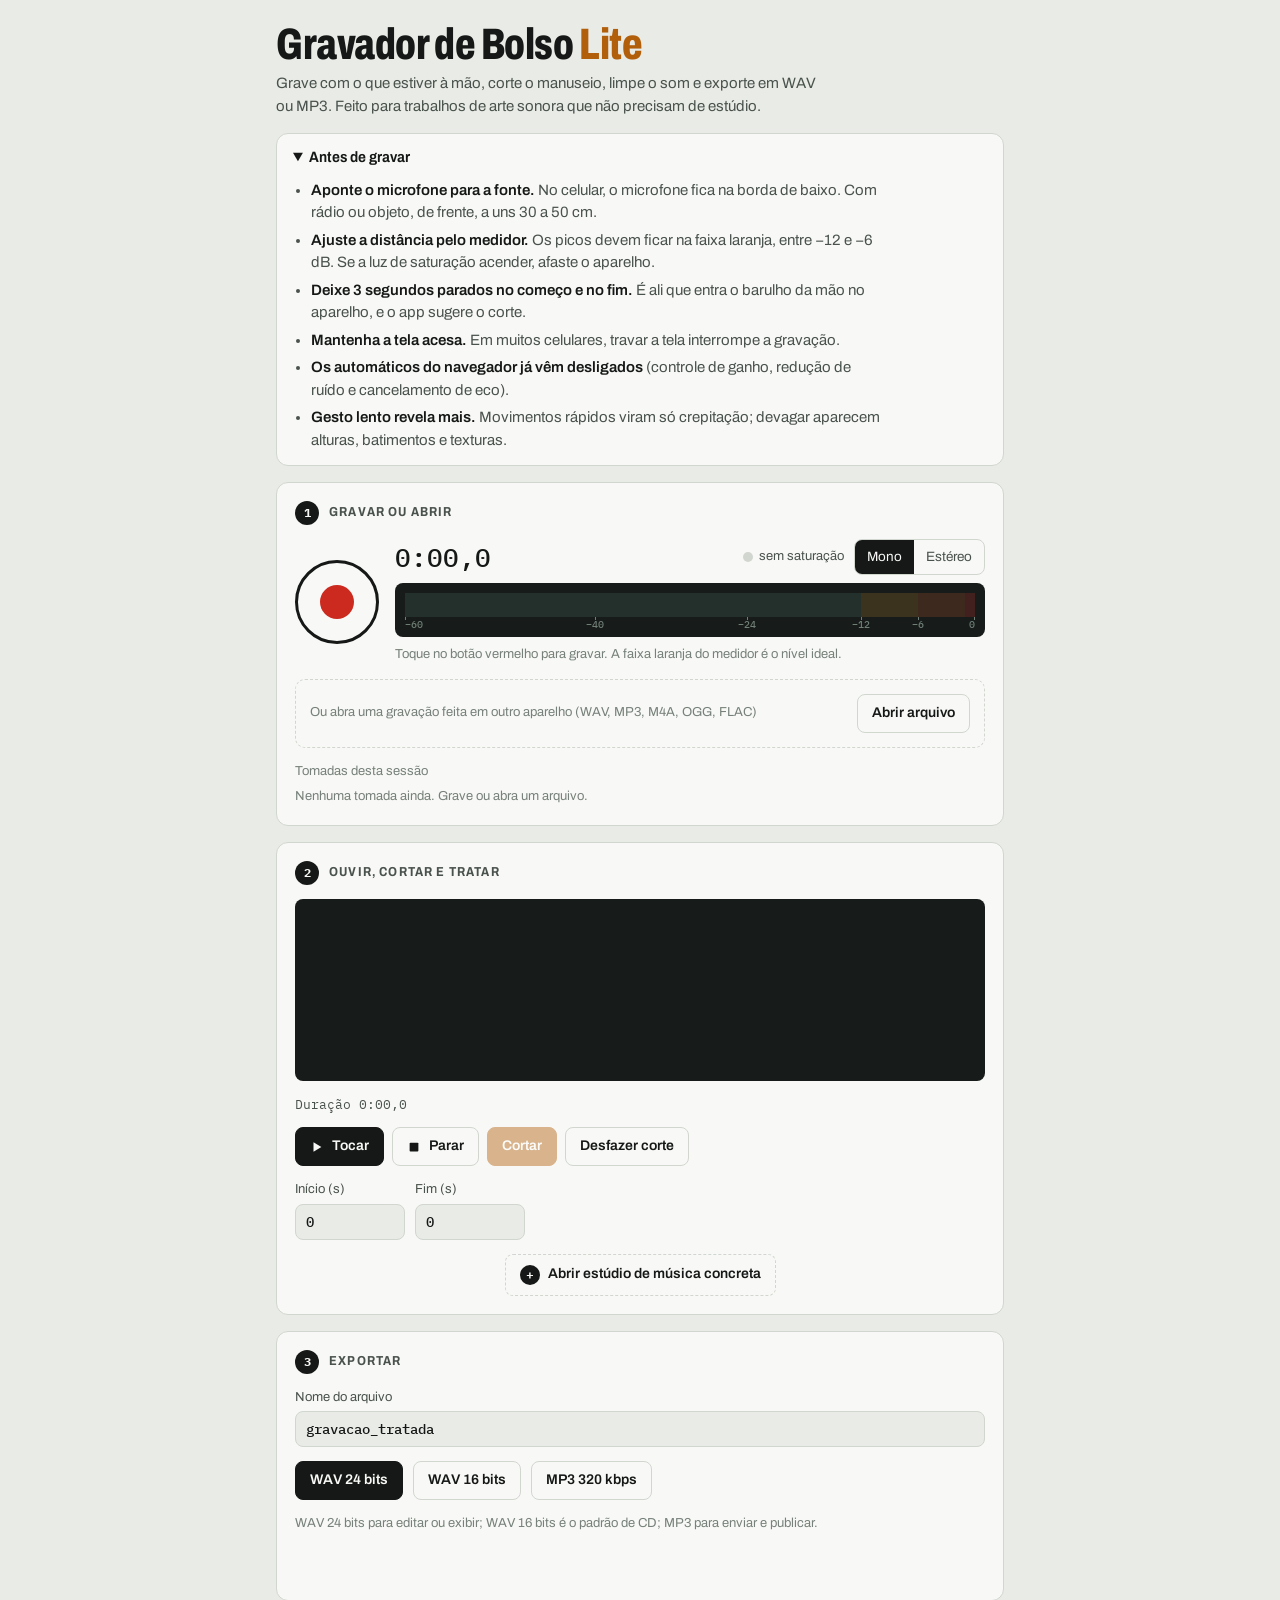
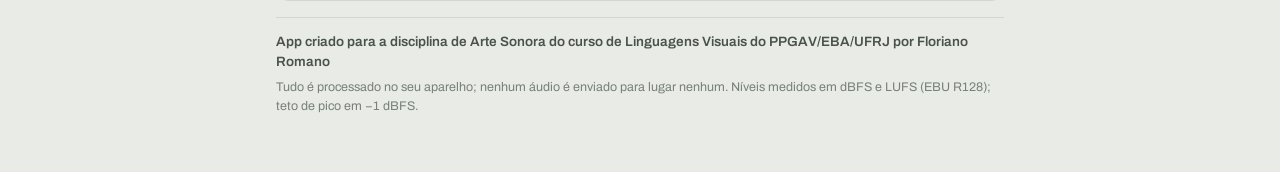
==== commit c090bf10: "Lite: sem exemplo, controles numa linha, textos do estúdio Co-Authored-By: Claude Opus 5.5 <noreply@" ====
--- a/lite/index.html
+++ b/lite/index.html
@@ -143,7 +143,8 @@
 .mini.wide{width:auto;max-width:100%;font-family:var(--f-body)}
 .lite{color:var(--accent)}
 .wavefoot{display:flex;justify-content:space-between;align-items:center;gap:10px;flex-wrap:wrap}
-.transport{gap:8px}
+.ctl{display:flex;flex-wrap:wrap;gap:8px}
+@media (max-width:460px){.ctl{display:grid;grid-template-columns:repeat(4,minmax(0,1fr));gap:6px}.ctl .btn{padding:9px 6px;font-size:13px;justify-content:center;text-align:center;line-height:1.15}}
 .tbtn svg{display:block}
 .tbtn .ic{display:inline-flex}
 footer{font-size:12.5px;color:var(--ink-3);text-align:left;display:flex;flex-direction:column;gap:6px;border-top:1px solid var(--line);padding-top:14px}
@@ -206,21 +207,17 @@
     <h2 id="h2s"><span class="num">2</span>Ouvir, cortar e tratar</h2>
     <div class="chips" id="diag" hidden></div>
     <div class="screen"><canvas id="wave" aria-label="Forma de onda; arraste para mover o início ou o fim do corte"></canvas></div>
-    <div class="wavefoot">
-      <span class="summary" id="durLabel">Duração 0:00,0</span>
-      <div class="row transport">
-        <button class="btn primary tbtn" id="tpPlay" aria-label="Tocar"><span class="ic"></span><span class="tl">Tocar</span></button>
-        <button class="btn tbtn" id="tpStop" aria-label="Parar"><svg viewBox="0 0 16 16" width="14" height="14" aria-hidden="true"><rect x="3" y="3" width="10" height="10" rx="1" fill="currentColor"/></svg><span>Parar</span></button>
-      </div>
+    <div class="wavefoot"><span class="summary" id="durLabel">Duração 0:00,0</span></div>
+    <div class="ctl">
+      <button class="btn primary tbtn" id="tpPlay" aria-label="Tocar"><span class="ic"></span><span class="tl">Tocar</span></button>
+      <button class="btn tbtn" id="tpStop" aria-label="Parar"><svg viewBox="0 0 16 16" width="14" height="14" aria-hidden="true"><rect x="3" y="3" width="10" height="10" rx="1" fill="currentColor"/></svg><span>Parar</span></button>
+      <button class="btn accent" id="autoTrim" disabled>Cortar</button>
+      <button class="btn" id="resetTrim">Desfazer corte</button>
     </div>
     <div class="trimrow">
       <div class="row">
         <label class="field" for="trimA">Início (s)<input type="number" id="trimA" min="0" step="0.1" value="0"></label>
         <label class="field" for="trimB">Fim (s)<input type="number" id="trimB" min="0" step="0.1" value="0"></label>
-      </div>
-      <div class="row">
-        <button class="btn accent" id="autoTrim" disabled>Cortar</button>
-        <button class="btn" id="resetTrim">Desfazer corte</button>
       </div>
     </div>
     <div class="row" hidden>
@@ -271,7 +268,7 @@
       <button class="btn" id="edSelAll">Selecionar tudo</button>
       <button class="btn" id="edUndo" disabled>Desfazer</button>
     </div>
-    <p class="sub" style="margin:0">Só as operações dos estúdios de música concreta da época dos gravadores de rolo (Schaeffer, Henry, GRM, anos 1950).</p>
+    <p class="sub" style="margin:0">Operações tradicionais dos estúdios de música concreta da época dos gravadores de rolo.</p>
     <div class="tools">
       <fieldset class="tool"><legend>Tesoura e fita adesiva</legend>
         <div class="row">
@@ -299,7 +296,7 @@
           </select></div>
         <div class="sub">Como na fita, a altura e a duração mudam juntas.</div>
       </fieldset>
-      <fieldset class="tool"><legend>Mixagem</legend>
+      <fieldset class="tool"><legend>Overdub</legend>
         <div class="row"><button class="btn sm" data-op="mix">Sobrepor o trecho copiado</button></div>
         <div class="sub">Toca a fita copiada junto com a outra, a partir do cursor.</div>
       </fieldset>
@@ -673,6 +670,7 @@
 }
 function renderTakes() {
   const box = $('#takes'); box.innerHTML = '';
+  if (!takes.length) { const m = document.createElement('div'); m.className = 'sub'; m.textContent = 'Nenhuma tomada ainda. Grave ou abra um arquivo.'; box.appendChild(m); }
   for (const t of takes) {
     const b = document.createElement('button'); b.className = 'take'; b.type = 'button';
     b.setAttribute('aria-current', cur === t ? 'true' : 'false');
@@ -1268,7 +1266,7 @@
 })();
 setMode();
 drawMeter(-90);
-addTake(makeExample());
+renderTakes(); drawWave();
 updateMp3Buttons();
 window.addEventListener('load', () => { setMode(); updateMp3Buttons(); drawWave(); drawMeter(-90); });
 if (document.fonts && document.fonts.ready) document.fonts.ready.then(() => { drawWave(); drawMeter(-90); });
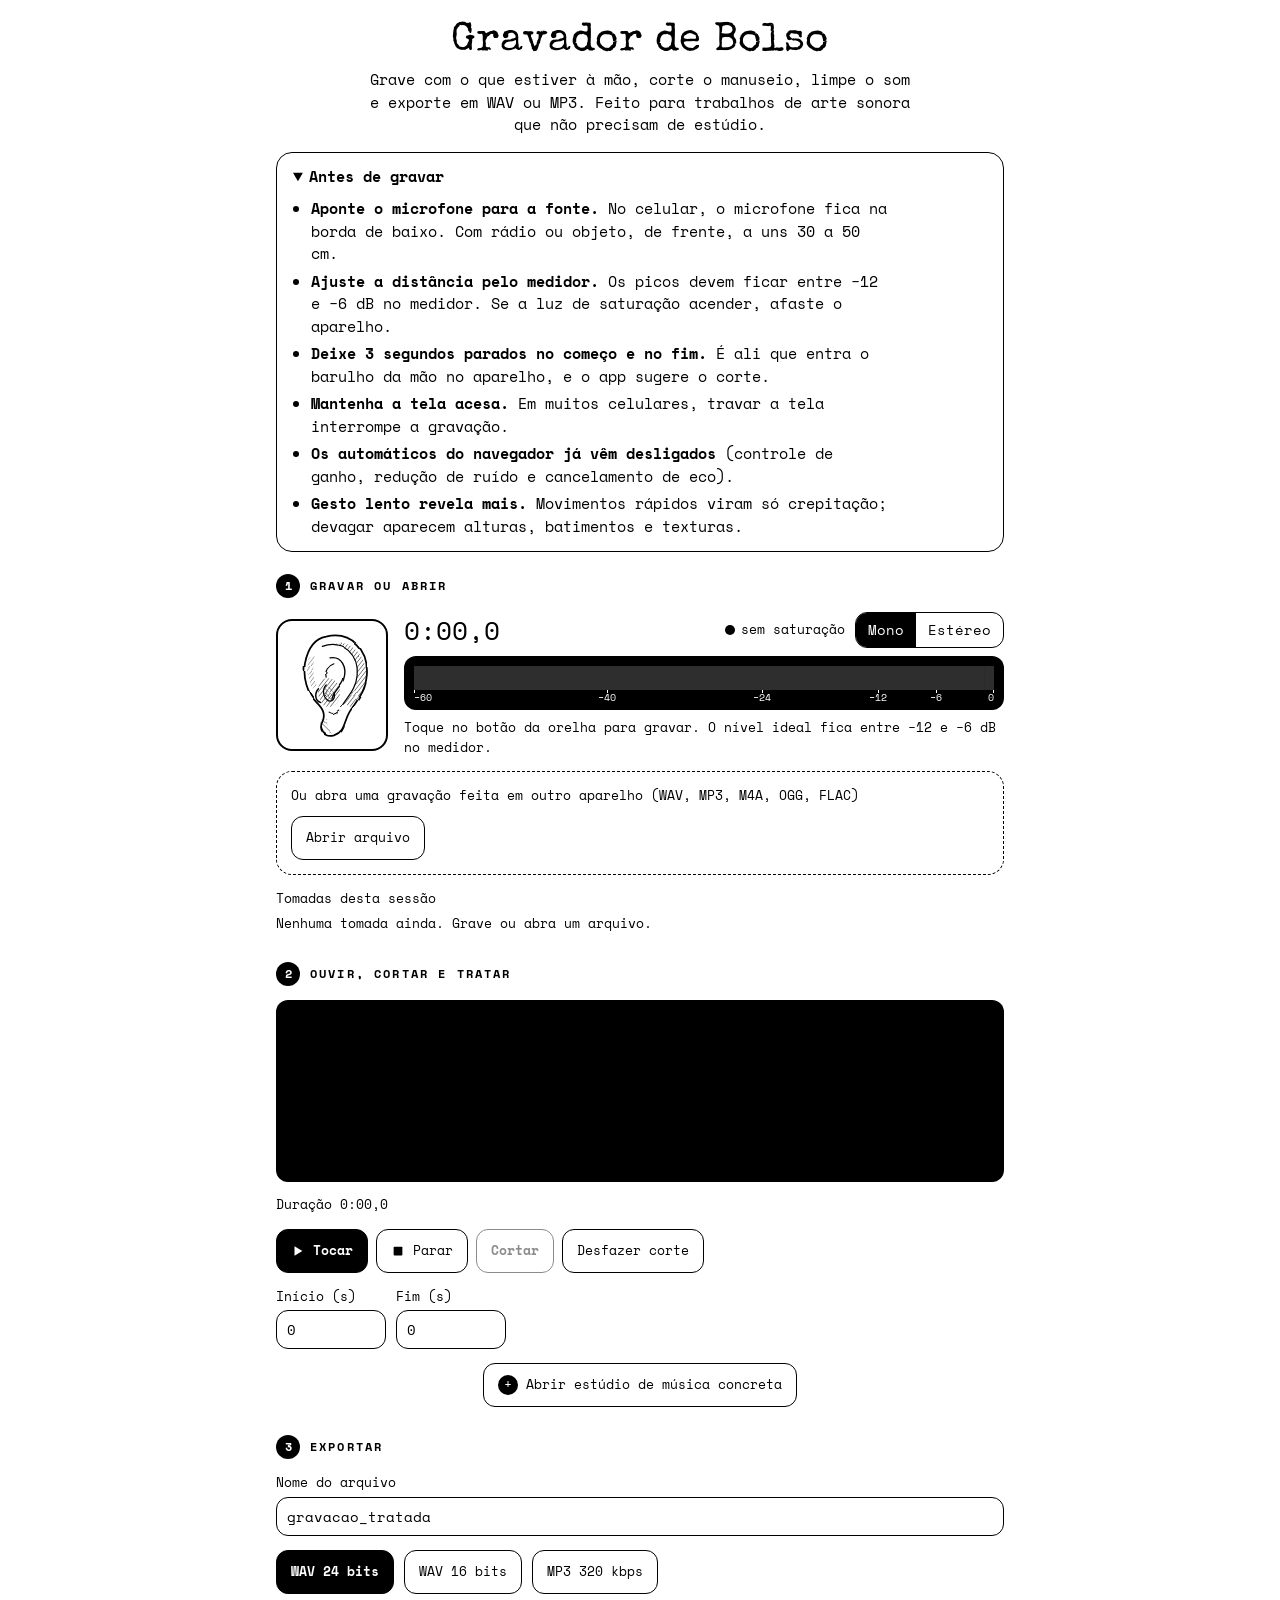
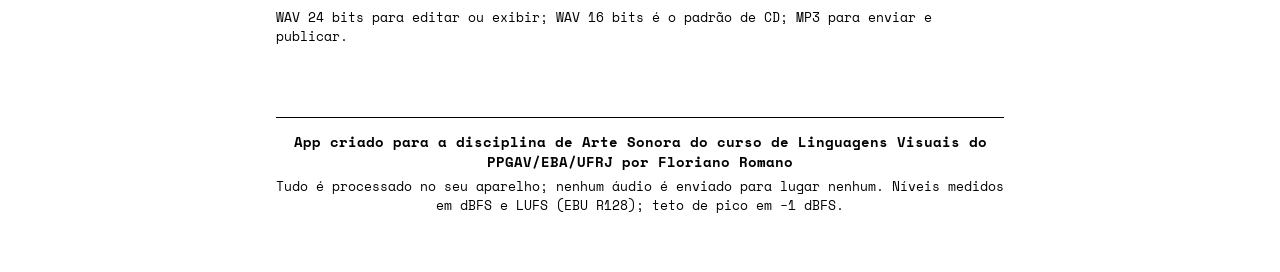
==== commit d4c78594: "Lite: visual preto e branco, título datilografado e botão de gravar com orelha a nanquim Co-Authored" ====
--- a/lite/index.html
+++ b/lite/index.html
@@ -3,14 +3,14 @@
 <head>
 <meta charset="utf-8">
 <meta name="viewport" content="width=device-width,initial-scale=1,viewport-fit=cover">
-<meta name="theme-color" content="#151816">
+<meta name="theme-color" content="#ffffff">
 <link rel="manifest" href="manifest.webmanifest">
 <link rel="icon" type="image/png" sizes="192x192" href="icon-192.png">
 <link rel="apple-touch-icon" href="apple-touch-icon.png">
 <title>Gravador de Bolso Lite</title>
 <link rel="preconnect" href="https://fonts.googleapis.com">
 <link rel="preconnect" href="https://fonts.gstatic.com" crossorigin>
-<link href="https://fonts.googleapis.com/css2?family=Archivo:wdth,wght@62..100,400..800&family=IBM+Plex+Mono:wght@400;500;600&display=swap" rel="stylesheet">
+<link href="https://fonts.googleapis.com/css2?family=Archivo:wdth,wght@62..100,400..800&family=IBM+Plex+Mono:wght@400;500;600&family=Special+Elite&family=Space+Mono:wght@400;700&display=swap" rel="stylesheet">
 <style>
 /* Layout: a face de um gravador portátil — três módulos empilhados na ordem do trabalho (gravar → ajustar → exportar), coluna única de até 760px; o visor escuro (medidor e onda) é igual nos dois temas, como a tela de um aparelho */
 :root{
@@ -151,12 +151,50 @@
 footer p{margin:0}
 footer .credit{font-size:13.5px;color:var(--ink-2);font-weight:600}
 .hl{font-weight:600;color:var(--ink)}
+
+/* visual preto e branco — sobrepõe os dois temas */
+:root,:root:not([data-theme="light"]),:root[data-theme="dark"]{
+  --bg:#ffffff; --panel:#ffffff; --ink:#000000; --ink-2:#000000; --ink-3:#000000; --line:#000000;
+  --accent:#000000; --accent-ink:#ffffff; --rec:#000000; --ok:#000000; --warn:#000000; --bad:#000000;
+  --screen:#000000; --screen-ink:#ffffff; --screen-dim:#ffffff; --screen-wave:#ffffff; --screen-off:#ffffff; --screen-cut:rgba(0,0,0,.6);
+  --m-low:#ffffff; --m-target:#ffffff; --m-hot:#ffffff; --m-clip:#ffffff;
+  --f-display:"American Typewriter","Special Elite","Courier New",serif;
+  --f-body:"Space Mono",ui-monospace,"SFMono-Regular",Menlo,Consolas,monospace;
+  --f-mono:"Space Mono",ui-monospace,"SFMono-Regular",Menlo,Consolas,monospace;
+  --r:16px; color-scheme:light;
+}
+header{align-items:center;text-align:center}
+h1{font-stretch:normal;font-weight:400;font-size:clamp(30px,8vw,40px);letter-spacing:.01em;text-align:center}
+.tag{text-align:center}
+.mod{background:transparent;border:none;border-radius:0;padding:6px 0}
+details.tips{background:transparent;border:1px solid #000;border-radius:16px}
+.mod h2{font-family:var(--f-body);font-stretch:normal;font-size:12px;letter-spacing:.18em}
+.btn{font:400 13px/1.2 var(--f-body);border-radius:12px;border:1px solid #000;background:#fff;color:#000;min-height:44px}
+.btn:hover{border-color:#000}
+.btn.primary{background:#000;color:#fff;border-color:#000;font-weight:700}
+.btn.accent{background:#fff;color:#000;border-color:#000;font-weight:700}
+.take{background:#fff;border:1px solid #000;border-radius:12px;min-height:46px;align-items:center}
+.take[aria-current="true"]{background:#000;color:#fff;border-color:#000;box-shadow:none}
+.take[aria-current="true"] .d{color:#fff}
+.field input,.field select,.mini{border:1px solid #000;border-radius:12px;background:#fff;color:#000}
+.screen{border-radius:12px}
+.drop{border:1.5px dashed #000;border-radius:16px}
+.seg{border-color:#000;border-radius:12px}
+.preset span,.tool{border-color:#000;border-radius:12px;background:#fff}
+.studio-open{border-radius:12px}
+.recrow{justify-items:center}
+.recbtn{width:112px;height:132px;border-radius:16px;border:2px solid #000;background:#fff;padding:4px;justify-self:center}
+.recbtn .ear{display:block;width:98px;height:120px}
+.recbtn.on{background:#000}
+.recbtn.on .ear{filter:invert(1)}
+.recbtn.on::after{border-radius:22px;border-color:#000}
+footer{text-align:center;border-top:1px solid #000}
 </style>
 </head>
 <body>
 <div class="wrap">
   <header>
-    <h1>Gravador de Bolso <span class="lite">Lite</span></h1>
+    <h1>Gravador de Bolso</h1>
     <p class="tag">Grave com o que estiver à mão, corte o manuseio, limpe o som e exporte em WAV ou MP3. Feito para trabalhos de arte sonora que não precisam de estúdio.</p>
     <p class="mode" id="modeNote" hidden></p>
     <button class="btn accent" id="installBtn" hidden style="align-self:flex-start">Instalar como app</button>
@@ -166,7 +204,7 @@
     <summary>Antes de gravar</summary>
     <ul>
       <li><b>Aponte o microfone para a fonte.</b> No celular, o microfone fica na borda de baixo. Com rádio ou objeto, de frente, a uns 30 a 50 cm.</li>
-      <li><b>Ajuste a distância pelo medidor.</b> Os picos devem ficar na faixa laranja, entre −12 e −6 dB. Se a luz de saturação acender, afaste o aparelho.</li>
+      <li><b>Ajuste a distância pelo medidor.</b> Os picos devem ficar entre −12 e −6 dB no medidor. Se a luz de saturação acender, afaste o aparelho.</li>
       <li><b>Deixe 3 segundos parados no começo e no fim.</b> É ali que entra o barulho da mão no aparelho, e o app sugere o corte.</li>
       <li><b>Mantenha a tela acesa.</b> Em muitos celulares, travar a tela interrompe a gravação.</li>
       <li><b>Os automáticos do navegador já vêm desligados</b> (controle de ganho, redução de ruído e cancelamento de eco).</li>
@@ -177,7 +215,7 @@
   <section class="mod" aria-labelledby="h1s">
     <h2 id="h1s"><span class="num">1</span>Gravar ou abrir</h2>
     <div class="recrow">
-      <button class="recbtn" id="recBtn" aria-label="Gravar"><span class="core"></span></button>
+      <button class="recbtn" id="recBtn" aria-label="Gravar"><svg class="ear" viewBox="0 0 100 124" aria-hidden="true"> <defs> <pattern id="hachura" width="3.2" height="3.2" patternUnits="userSpaceOnUse" patternTransform="rotate(38)"> <line x1="0" y1="0" x2="0" y2="3.2" stroke="#000000" stroke-width="0.9"></line> </pattern> <pattern id="hachura2" width="3.6" height="3.6" patternUnits="userSpaceOnUse" patternTransform="rotate(-46)"> <line x1="0" y1="0" x2="0" y2="3.6" stroke="#000000" stroke-width="0.8"></line> </pattern> <filter id="tremido" x="-10%" y="-10%" width="120%" height="120%"> <feTurbulence type="fractalNoise" baseFrequency="0.06" numOctaves="2" seed="9"></feTurbulence> <feDisplacementMap in="SourceGraphic" scale="2.2" xChannelSelector="R" yChannelSelector="G"></feDisplacementMap> </filter> </defs> <g filter="url(#tremido)" fill="none" stroke="#000000" stroke-linecap="round" stroke-linejoin="round"> <path d="M60 18 C 78 22, 88 40, 85 58 C 83 69, 77 77, 70 85 L 62 81 C 70 71, 76 61, 76 50 C 76 33, 66 22, 52 20 Z" fill="url(#hachura)" stroke="none"></path> <path d="M40 56 C 52 52, 60 60, 58 74 C 56 84, 46 88, 40 82 C 34 74, 34 62, 40 56 Z" fill="url(#hachura)" stroke="none"></path> <path d="M43 64 C 49 63, 53 69, 51 76 C 49 81, 44 81, 42 77 Z" fill="url(#hachura2)" stroke="none"></path> <path d="M38 98 C 37 106, 42 112, 50 112 C 46 108, 44 103, 45 97 Z" fill="url(#hachura2)" stroke="none"></path> <path d="M26 34 C 24 44, 25 56, 30 66 L 34 62 C 30 52, 30 42, 32 32 Z" fill="url(#hachura)" stroke="none" opacity="0.7"></path> <path d="M44 12 C 70 6, 88 26, 86 52 C 85 70, 74 80, 68 90 C 62 100, 64 110, 52 114 C 42 117, 36 108, 40 100 C 44 92, 40 86, 34 80 C 24 70, 20 54, 22 40 C 25 24, 32 14, 44 12 Z" stroke-width="1.8"></path> <path d="M40 22 C 62 14, 78 32, 76 52 C 75 66, 66 74, 60 84" stroke-width="1.3"></path> <path d="M48 34 C 60 32, 66 44, 62 56 C 59 64, 52 68, 50 76" stroke-width="1.4"></path> <path d="M52 40 C 46 42, 42 48, 44 54" stroke-width="1.1"></path> <path d="M44 62 C 40 66, 40 74, 46 78 C 50 80, 54 76, 52 70" stroke-width="1.3"></path> <path d="M36 66 C 32 70, 32 78, 38 80" stroke-width="1.5"></path> <path d="M58 88 C 54 92, 50 92, 47 90" stroke-width="1.1"></path> </g> </svg></button>
       <div class="recside">
         <div class="row" style="justify-content:space-between">
           <span class="timer" id="recTime">0:00,0</span>
@@ -190,7 +228,7 @@
           </div>
         </div>
         <div class="screen"><canvas id="meter" aria-label="Medidor de nível de entrada, em dBFS"></canvas></div>
-        <div class="sub" id="inputInfo">Toque no botão vermelho para gravar. A faixa laranja do medidor é o nível ideal.</div>
+        <div class="sub" id="inputInfo">Toque no botão da orelha para gravar. O nível ideal fica entre −12 e −6 dB no medidor.</div>
       </div>
     </div>
     <div class="drop" id="drop">
@@ -374,7 +412,7 @@
   else n.hidden = true;
   if (!rec.on) $('#recBtn').disabled = false;
   $('#recBtn').classList.toggle('blocked', !canRecord);
-  if (!canRecord) $('#inputInfo').textContent = 'O microfone está bloqueado neste modo de abertura. Toque no botão vermelho para ver o que fazer.';
+  if (!canRecord) $('#inputInfo').textContent = 'O microfone está bloqueado neste modo de abertura. Toque no botão da orelha para ver o que fazer.';
 }
 function micBlockedReason() {
   if (inClaude) return 'Na página publicada pelo Claude o microfone não é liberado. <span class="hl">Para gravar, abra o app pelo endereço https onde ele estiver hospedado.</span> Aqui dá para abrir arquivos, tratar e exportar (em .zip).';
@@ -758,7 +796,7 @@
     if (h0.end < dur - 0.05) { const x = h0.end / dur * w; g.beginPath(); g.moveTo(x + .5, 0); g.lineTo(x + .5, H); g.stroke(); }
     g.setLineDash([]);
   }
-  const acc = css('--accent');
+  const acc = css('--screen-ink');
   for (const x of [xa, xb]) { g.fillStyle = acc; g.fillRect(Math.round(x) - 1, 0, 2, H); g.fillRect(Math.round(x) - 6, 0, 12, 8); }
   if (playhead !== null) { const x = playhead / dur * w; g.fillStyle = css('--screen-ink'); g.fillRect(Math.round(x), 0, 1.5, H); }
   // régua de tempo
@@ -834,6 +872,25 @@
 flush(){if(!this.n)return;const ch=this.buf[0].length,out=[];for(let c=0;c<ch;c++){const a=new Float32Array(this.n);let o=0;for(const b of this.buf){a.set(b[c],o);o+=b[c].length;}out.push(a);}this.port.postMessage(out,out.map(a=>a.buffer));this.buf=[];this.n=0;}
 process(inputs){if(!this.on)return false;const inp=inputs[0];if(inp&&inp.length){this.buf.push(inp.map(c=>c.slice()));this.n+=inp[0].length;if(this.n>=8192)this.flush();}return true;}}
 registerProcessor('rec-proc',RecProc);`;
+/* diagnóstico do microfone: diz exatamente o que bloqueou */
+function inAppBrowser() {
+  const ua = navigator.userAgent || '';
+  if (/MiuiBrowser/i.test(ua)) return 'Você está no navegador da Xiaomi, que não libera o microfone para páginas. Abra o link no Chrome: toque em ⋮ › “Abrir no Chrome”, ou copie o endereço e cole no Chrome.';
+  if (/; wv\)|FBAN|FBAV|Instagram|WhatsApp|GSA\/|Line\//i.test(ua)) return 'O link foi aberto dentro de outro app (leitor de QR, WhatsApp, Google ou rede social), que não libera o microfone. Toque em ⋮ › “Abrir no Chrome”, ou copie o endereço e cole no Chrome.';
+  return '';
+}
+async function micErrorMessage(e) {
+  const nm = e && e.name;
+  if (nm === 'NotFoundError') return 'Nenhum microfone foi encontrado neste aparelho.';
+  if (nm === 'NotReadableError' || nm === 'AbortError') return 'O microfone está ocupado por outro app (ligação, gravador, vídeo). Feche o outro app e tente de novo.';
+  const code = ' (código: ' + (nm || 'desconhecido') + ')';
+  const inApp = inAppBrowser(); if (inApp) return inApp + code;
+  let st = '';
+  try { st = (await navigator.permissions.query({ name: 'microphone' })).state; } catch (_) {}
+  if (st === 'denied') return 'O navegador guardou uma recusa do microfone para este site. Toque no ícone à esquerda do endereço › Permissões (ou Configurações do site) › Microfone › Permitir. Se não houver essa opção, use “Redefinir permissões”. Depois recarregue a página e, no aviso, escolha “Permitir”.' + code;
+  if (st === 'granted' || st === 'prompt') return 'O sistema do celular bloqueou o microfone para o navegador. Xiaomi: Configurações › Apps › Gerenciar apps › Chrome › Permissões do app › Microfone › “Permitir somente durante o uso”. iPhone: Ajustes › Safari › Microfone › Permitir. Depois feche e abra o navegador.' + code;
+  return 'O microfone foi negado. No aviso, escolha “Permitir” (não “Somente desta vez”). Se o aviso não aparecer: no navegador, ícone à esquerda do endereço › Permissões › Microfone › Permitir; no sistema (Xiaomi), Configurações › Apps › Gerenciar apps › Chrome › Permissões do app › Microfone › Permitir. Depois recarregue a página.' + code;
+}
 const rec = { on: false, stream: null, node: null, an: null, chunks: [], clips: 0, t0: 0, raf: 0, wake: null, finish: null, nch: 1 };
 async function startRec() {
   const ac = ensureCtx(); await ac.resume();
@@ -843,15 +900,16 @@
   let stream = live ? rec.keep : null;
   if (!stream) try {
     if (rec.keep) { rec.keep.getTracks().forEach(t => t.stop()); rec.keep = null; }
-    stream = await navigator.mediaDevices.getUserMedia({ audio: { echoCancellation: false, noiseSuppression: false, autoGainControl: false, channelCount: { ideal: nch } } });
+    try {
+      stream = await navigator.mediaDevices.getUserMedia({ audio: { echoCancellation: false, noiseSuppression: false, autoGainControl: false, channelCount: { ideal: nch } } });
+    } catch (e1) {
+      // alguns aparelhos recusam as opções avançadas: tenta o pedido básico, exceto quando é recusa de permissão
+      if (['NotAllowedError', 'SecurityError', 'NotFoundError', 'NotReadableError', 'AbortError'].includes(e1 && e1.name)) throw e1;
+      stream = await navigator.mediaDevices.getUserMedia({ audio: true });
+    }
     rec.keep = stream; rec.keepN = nch;
   } catch (e) {
-    const nm = e && e.name;
-    const msg = nm === 'NotAllowedError' || nm === 'SecurityError'
-      ? 'O microfone foi negado. No aviso de permissão, escolha “Permitir” ou “Permitir ao usar o app”, e não “Somente desta vez”. Se o aviso não aparecer, libere em dois lugares: (1) no navegador, toque no ícone à esquerda do endereço › Permissões › Microfone › Permitir; (2) no sistema — Xiaomi: Configurações › Apps › Gerenciar apps › Chrome › Permissões do app › Microfone › Permitir (não “Perguntar sempre”); iPhone: Ajustes › Safari › Microfone › Permitir. Depois recarregue a página.'
-      : nm === 'NotFoundError' ? 'Nenhum microfone foi encontrado neste aparelho.'
-      : nm === 'NotReadableError' || nm === 'AbortError' ? 'O microfone está ocupado por outro app (ligação, gravador, vídeo). Feche o outro app e tente de novo.'
-      : 'Não foi possível abrir o microfone (' + (nm || 'erro') + ').';
+    const msg = await micErrorMessage(e);
     $('#inputInfo').textContent = msg;
     setStatus(msg, true); return;
   }
@@ -899,7 +957,7 @@
   $('#recBtn').classList.remove('on'); $('#recBtn').setAttribute('aria-label', 'Gravar');
   meterState.peak = -90; meterState.hold = -90; drawMeter(-90);
   const nch = rec.chunks.length ? rec.chunks[0].length : rec.nch, total = rec.chunks.reduce((a, c) => a + c[0].length, 0);
-  if (total < ac.sampleRate * 0.5) { setStatus('Gravação curta demais.', true); $('#inputInfo').textContent = 'Toque no botão vermelho para gravar.'; return; }
+  if (total < ac.sampleRate * 0.5) { setStatus('Gravação curta demais.', true); $('#inputInfo').textContent = 'Toque no botão da orelha para gravar.'; return; }
   const chs = Array.from({ length: nch }, () => new Float32Array(total));
   let o = 0; for (const c of rec.chunks) { for (let k = 0; k < nch; k++) chs[k].set(c[k], o); o += c[0].length; }
   rec.chunks = [];
@@ -1089,10 +1147,10 @@
     ed.peaks = { w: W, mn, mx, scale: gp > 0 ? Math.min(1 / gp, 8) : 1 };
   }
   const P = ed.peaks, s = edSel(), xa = ed.a / dur * w, xb = ed.b / dur * w;
-  if (s) { g.fillStyle = css('--accent'); g.globalAlpha = .22; g.fillRect(xa, 0, xb - xa, H); g.globalAlpha = 1; }
+  if (s) { g.fillStyle = css('--screen-ink'); g.globalAlpha = .22; g.fillRect(xa, 0, xb - xa, H); g.globalAlpha = 1; }
   g.fillStyle = css('--screen-wave');
   for (let x = 0; x < P.w; x++) { const y1 = mid - P.mx[x] * P.scale * (mid - 4), y2 = mid - P.mn[x] * P.scale * (mid - 4); g.fillRect(x, y1, 1, Math.max(1, y2 - y1)); }
-  g.fillStyle = css('--accent');
+  g.fillStyle = css('--screen-ink');
   if (s) { g.fillRect(Math.round(xa) - 1, 0, 2, H); g.fillRect(Math.round(xb) - 1, 0, 2, H); }
   else { g.fillRect(Math.round(xa) - 1, 0, 2, H); g.beginPath(); g.moveTo(xa - 6, 0); g.lineTo(xa + 6, 0); g.lineTo(xa, 8); g.fill(); }
   if (ed.ph !== null) { g.fillStyle = css('--screen-ink'); g.fillRect(Math.round(ed.ph / dur * w), 0, 1.5, H); }
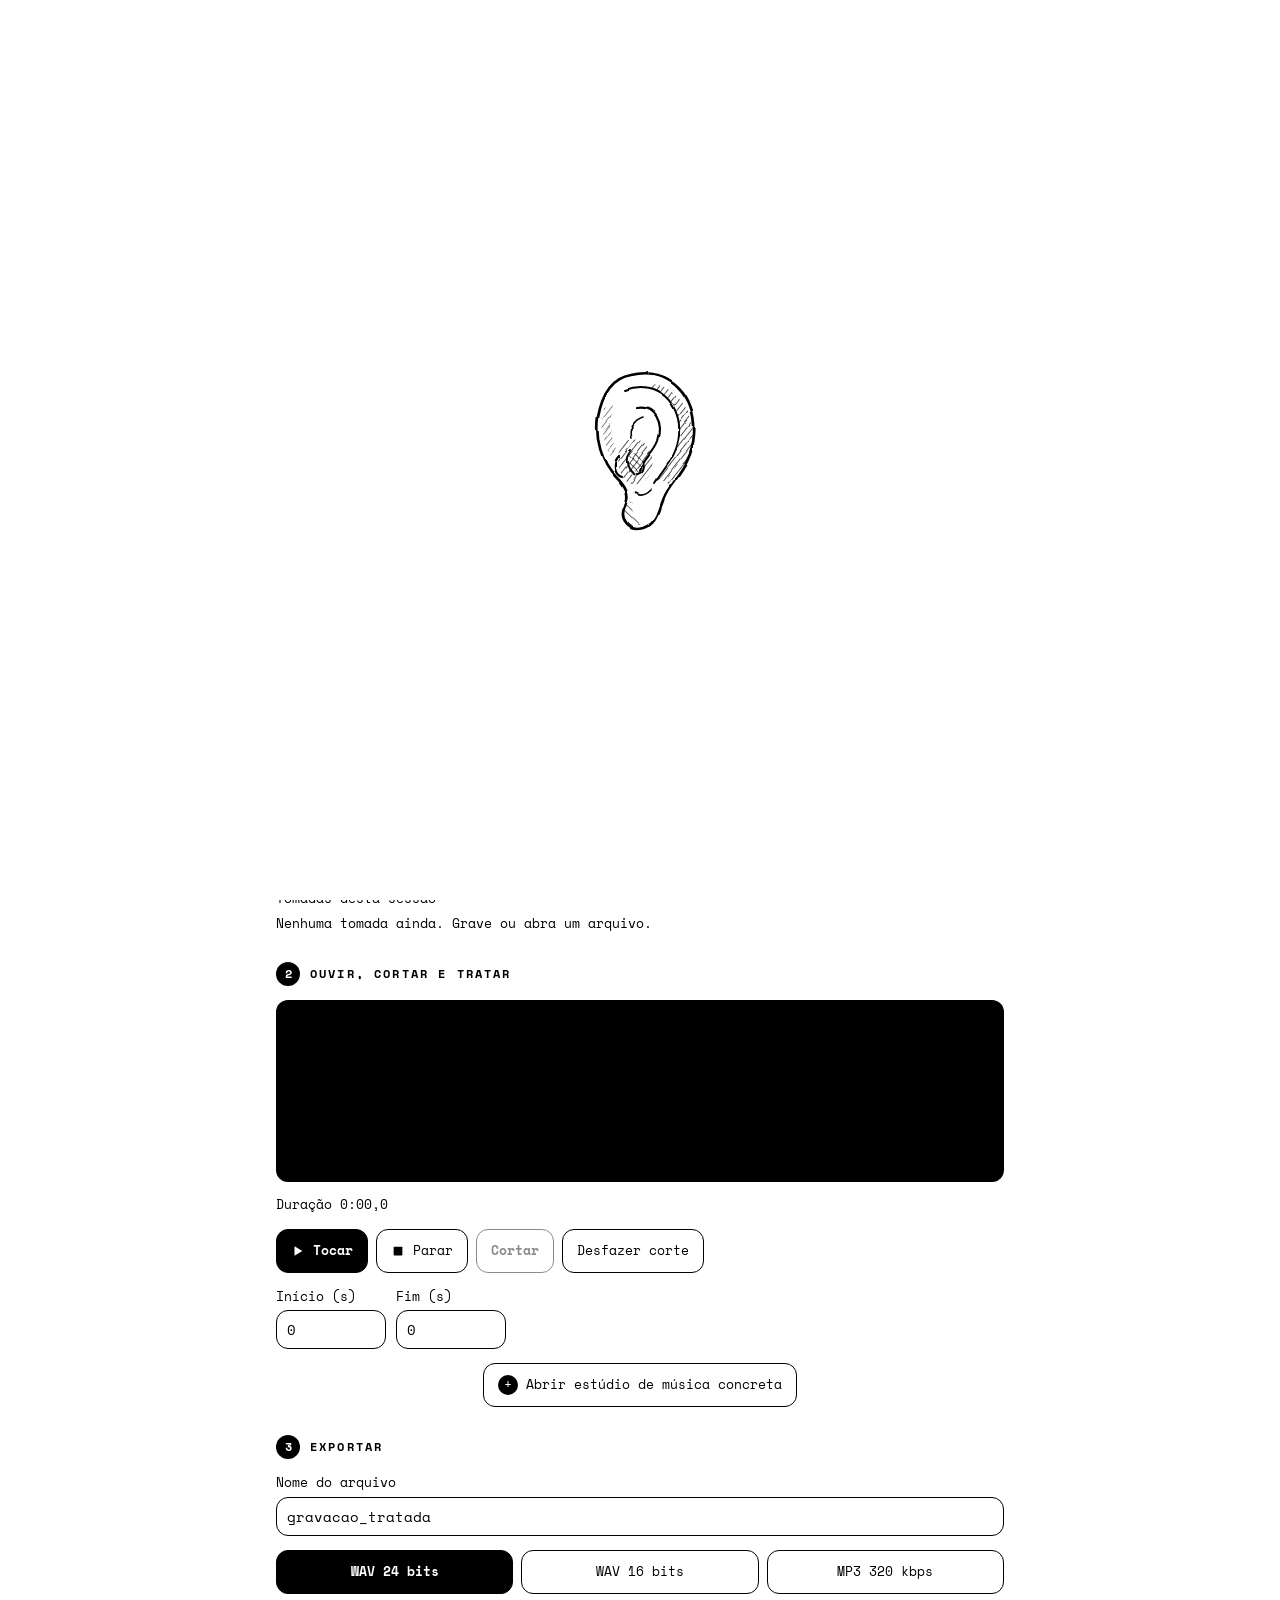
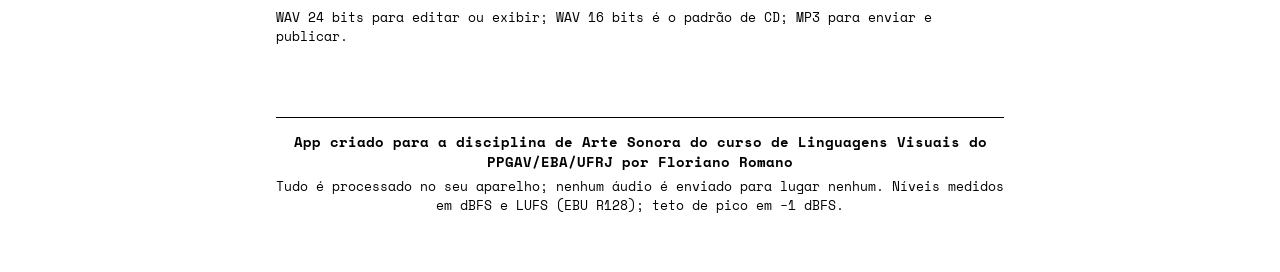
==== commit 38813db8: "Lite: nota entrando na orelha ao gravar, abertura animada, ícone da orelha, exportar em uma linha e " ====
--- a/lite/index.html
+++ b/lite/index.html
@@ -155,9 +155,9 @@
 /* visual preto e branco — sobrepõe os dois temas */
 :root,:root:not([data-theme="light"]),:root[data-theme="dark"]{
   --bg:#ffffff; --panel:#ffffff; --ink:#000000; --ink-2:#000000; --ink-3:#000000; --line:#000000;
-  --accent:#000000; --accent-ink:#ffffff; --rec:#000000; --ok:#000000; --warn:#000000; --bad:#000000;
+  --accent:#000000; --accent-ink:#ffffff; --rec:#000000; --ok:#000000; --warn:#000000; --bad:#d4281c;
   --screen:#000000; --screen-ink:#ffffff; --screen-dim:#ffffff; --screen-wave:#ffffff; --screen-off:#ffffff; --screen-cut:rgba(0,0,0,.6);
-  --m-low:#ffffff; --m-target:#ffffff; --m-hot:#ffffff; --m-clip:#ffffff;
+  --m-low:#6a6a6a; --m-target:#d0d0d0; --m-hot:#e5534b; --m-clip:#ff2d20;
   --f-display:"American Typewriter","Special Elite","Courier New",serif;
   --f-body:"Space Mono",ui-monospace,"SFMono-Regular",Menlo,Consolas,monospace;
   --f-mono:"Space Mono",ui-monospace,"SFMono-Regular",Menlo,Consolas,monospace;
@@ -185,14 +185,23 @@
 .recrow{justify-items:center}
 .recbtn{width:112px;height:132px;border-radius:16px;border:2px solid #000;background:#fff;padding:4px;justify-self:center}
 .recbtn .ear{display:block;width:98px;height:120px}
-.recbtn.on{background:#000}
-.recbtn.on .ear{filter:invert(1)}
-.recbtn.on::after{border-radius:22px;border-color:#000}
+.recbtn.on::after{display:none}
+.nota{opacity:0;transform-box:fill-box;transform-origin:center}
+.recbtn.on .nota,#abertura .nota{animation:entra 1.6s ease-in infinite}
+.recbtn.on .n2,#abertura .n2{animation-delay:.8s}
+@keyframes entra{0%{opacity:0;transform:translate(0,0) scale(1) rotate(0)}15%{opacity:1}75%{opacity:1}100%{opacity:0;transform:translate(30px,52px) scale(.3) rotate(25deg)}}
+@media (prefers-reduced-motion:reduce){.recbtn.on .nota,#abertura .nota{animation:none;opacity:1}}
+.exrow{display:grid;grid-template-columns:repeat(3,minmax(0,1fr));gap:8px}
+.exrow .btn{justify-content:center;text-align:center;padding:10px 4px;line-height:1.15}
+#abertura{position:fixed;inset:0;z-index:999;background:#fff;display:grid;place-items:center;transition:opacity .45s ease}
+#abertura svg{width:150px;height:186px}
+#abertura.sai{opacity:0;pointer-events:none}
 footer{text-align:center;border-top:1px solid #000}
 </style>
 </head>
 <body>
 <div class="wrap">
+<div id="abertura" aria-hidden="true"><svg class="ear-ab" viewBox="0 0 100 124" aria-hidden="true"> <defs> <pattern id="hachuraS" width="3.2" height="3.2" patternUnits="userSpaceOnUse" patternTransform="rotate(38)"> <line x1="0" y1="0" x2="0" y2="3.2" stroke="#000000" stroke-width="0.9"></line> </pattern> <pattern id="hachuraS2" width="3.6" height="3.6" patternUnits="userSpaceOnUse" patternTransform="rotate(-46)"> <line x1="0" y1="0" x2="0" y2="3.6" stroke="#000000" stroke-width="0.8"></line> </pattern> <filter id="tremidoS" x="-10%" y="-10%" width="120%" height="120%"> <feTurbulence type="fractalNoise" baseFrequency="0.06" numOctaves="2" seed="9"></feTurbulence> <feDisplacementMap in="SourceGraphic" scale="2.2" xChannelSelector="R" yChannelSelector="G"></feDisplacementMap> </filter> </defs> <g filter="url(#tremidoS)" fill="none" stroke="#000000" stroke-linecap="round" stroke-linejoin="round"> <path d="M60 18 C 78 22, 88 40, 85 58 C 83 69, 77 77, 70 85 L 62 81 C 70 71, 76 61, 76 50 C 76 33, 66 22, 52 20 Z" fill="url(#hachuraS)" stroke="none"></path> <path d="M40 56 C 52 52, 60 60, 58 74 C 56 84, 46 88, 40 82 C 34 74, 34 62, 40 56 Z" fill="url(#hachuraS)" stroke="none"></path> <path d="M43 64 C 49 63, 53 69, 51 76 C 49 81, 44 81, 42 77 Z" fill="url(#hachuraS2)" stroke="none"></path> <path d="M38 98 C 37 106, 42 112, 50 112 C 46 108, 44 103, 45 97 Z" fill="url(#hachuraS2)" stroke="none"></path> <path d="M26 34 C 24 44, 25 56, 30 66 L 34 62 C 30 52, 30 42, 32 32 Z" fill="url(#hachuraS)" stroke="none" opacity="0.7"></path> <path d="M44 12 C 70 6, 88 26, 86 52 C 85 70, 74 80, 68 90 C 62 100, 64 110, 52 114 C 42 117, 36 108, 40 100 C 44 92, 40 86, 34 80 C 24 70, 20 54, 22 40 C 25 24, 32 14, 44 12 Z" stroke-width="1.8"></path> <path d="M40 22 C 62 14, 78 32, 76 52 C 75 66, 66 74, 60 84" stroke-width="1.3"></path> <path d="M48 34 C 60 32, 66 44, 62 56 C 59 64, 52 68, 50 76" stroke-width="1.4"></path> <path d="M52 40 C 46 42, 42 48, 44 54" stroke-width="1.1"></path> <path d="M44 62 C 40 66, 40 74, 46 78 C 50 80, 54 76, 52 70" stroke-width="1.3"></path> <path d="M36 66 C 32 70, 32 78, 38 80" stroke-width="1.5"></path> <path d="M58 88 C 54 92, 50 92, 47 90" stroke-width="1.1"></path> </g> <g class="notas" fill="#000000" stroke="#000000" stroke-linecap="round" filter="url(#tremidoS)"><g transform="translate(2,4)"><g class="nota"><ellipse cx="5" cy="18" rx="4.6" ry="3.3" transform="rotate(-22 5 18)" stroke="none"></ellipse><line x1="9.2" y1="17" x2="9.2" y2="2" stroke-width="1.5" fill="none"></line><path d="M9.2 2 C 13 5, 16.5 8, 13.5 13.5" stroke-width="1.5" fill="none"></path></g></g><g transform="translate(14,-6)"><g class="nota n2"><ellipse cx="5" cy="18" rx="4.6" ry="3.3" transform="rotate(-22 5 18)" stroke="none"></ellipse><line x1="9.2" y1="17" x2="9.2" y2="2" stroke-width="1.5" fill="none"></line><path d="M9.2 2 C 13 5, 16.5 8, 13.5 13.5" stroke-width="1.5" fill="none"></path></g></g></g></svg></div>
   <header>
     <h1>Gravador de Bolso</h1>
     <p class="tag">Grave com o que estiver à mão, corte o manuseio, limpe o som e exporte em WAV ou MP3. Feito para trabalhos de arte sonora que não precisam de estúdio.</p>
@@ -215,7 +224,7 @@
   <section class="mod" aria-labelledby="h1s">
     <h2 id="h1s"><span class="num">1</span>Gravar ou abrir</h2>
     <div class="recrow">
-      <button class="recbtn" id="recBtn" aria-label="Gravar"><svg class="ear" viewBox="0 0 100 124" aria-hidden="true"> <defs> <pattern id="hachura" width="3.2" height="3.2" patternUnits="userSpaceOnUse" patternTransform="rotate(38)"> <line x1="0" y1="0" x2="0" y2="3.2" stroke="#000000" stroke-width="0.9"></line> </pattern> <pattern id="hachura2" width="3.6" height="3.6" patternUnits="userSpaceOnUse" patternTransform="rotate(-46)"> <line x1="0" y1="0" x2="0" y2="3.6" stroke="#000000" stroke-width="0.8"></line> </pattern> <filter id="tremido" x="-10%" y="-10%" width="120%" height="120%"> <feTurbulence type="fractalNoise" baseFrequency="0.06" numOctaves="2" seed="9"></feTurbulence> <feDisplacementMap in="SourceGraphic" scale="2.2" xChannelSelector="R" yChannelSelector="G"></feDisplacementMap> </filter> </defs> <g filter="url(#tremido)" fill="none" stroke="#000000" stroke-linecap="round" stroke-linejoin="round"> <path d="M60 18 C 78 22, 88 40, 85 58 C 83 69, 77 77, 70 85 L 62 81 C 70 71, 76 61, 76 50 C 76 33, 66 22, 52 20 Z" fill="url(#hachura)" stroke="none"></path> <path d="M40 56 C 52 52, 60 60, 58 74 C 56 84, 46 88, 40 82 C 34 74, 34 62, 40 56 Z" fill="url(#hachura)" stroke="none"></path> <path d="M43 64 C 49 63, 53 69, 51 76 C 49 81, 44 81, 42 77 Z" fill="url(#hachura2)" stroke="none"></path> <path d="M38 98 C 37 106, 42 112, 50 112 C 46 108, 44 103, 45 97 Z" fill="url(#hachura2)" stroke="none"></path> <path d="M26 34 C 24 44, 25 56, 30 66 L 34 62 C 30 52, 30 42, 32 32 Z" fill="url(#hachura)" stroke="none" opacity="0.7"></path> <path d="M44 12 C 70 6, 88 26, 86 52 C 85 70, 74 80, 68 90 C 62 100, 64 110, 52 114 C 42 117, 36 108, 40 100 C 44 92, 40 86, 34 80 C 24 70, 20 54, 22 40 C 25 24, 32 14, 44 12 Z" stroke-width="1.8"></path> <path d="M40 22 C 62 14, 78 32, 76 52 C 75 66, 66 74, 60 84" stroke-width="1.3"></path> <path d="M48 34 C 60 32, 66 44, 62 56 C 59 64, 52 68, 50 76" stroke-width="1.4"></path> <path d="M52 40 C 46 42, 42 48, 44 54" stroke-width="1.1"></path> <path d="M44 62 C 40 66, 40 74, 46 78 C 50 80, 54 76, 52 70" stroke-width="1.3"></path> <path d="M36 66 C 32 70, 32 78, 38 80" stroke-width="1.5"></path> <path d="M58 88 C 54 92, 50 92, 47 90" stroke-width="1.1"></path> </g> </svg></button>
+      <button class="recbtn" id="recBtn" aria-label="Gravar"><svg class="ear" viewBox="0 0 100 124" aria-hidden="true"> <defs> <pattern id="hachura" width="3.2" height="3.2" patternUnits="userSpaceOnUse" patternTransform="rotate(38)"> <line x1="0" y1="0" x2="0" y2="3.2" stroke="#000000" stroke-width="0.9"></line> </pattern> <pattern id="hachura2" width="3.6" height="3.6" patternUnits="userSpaceOnUse" patternTransform="rotate(-46)"> <line x1="0" y1="0" x2="0" y2="3.6" stroke="#000000" stroke-width="0.8"></line> </pattern> <filter id="tremido" x="-10%" y="-10%" width="120%" height="120%"> <feTurbulence type="fractalNoise" baseFrequency="0.06" numOctaves="2" seed="9"></feTurbulence> <feDisplacementMap in="SourceGraphic" scale="2.2" xChannelSelector="R" yChannelSelector="G"></feDisplacementMap> </filter> </defs> <g filter="url(#tremido)" fill="none" stroke="#000000" stroke-linecap="round" stroke-linejoin="round"> <path d="M60 18 C 78 22, 88 40, 85 58 C 83 69, 77 77, 70 85 L 62 81 C 70 71, 76 61, 76 50 C 76 33, 66 22, 52 20 Z" fill="url(#hachura)" stroke="none"></path> <path d="M40 56 C 52 52, 60 60, 58 74 C 56 84, 46 88, 40 82 C 34 74, 34 62, 40 56 Z" fill="url(#hachura)" stroke="none"></path> <path d="M43 64 C 49 63, 53 69, 51 76 C 49 81, 44 81, 42 77 Z" fill="url(#hachura2)" stroke="none"></path> <path d="M38 98 C 37 106, 42 112, 50 112 C 46 108, 44 103, 45 97 Z" fill="url(#hachura2)" stroke="none"></path> <path d="M26 34 C 24 44, 25 56, 30 66 L 34 62 C 30 52, 30 42, 32 32 Z" fill="url(#hachura)" stroke="none" opacity="0.7"></path> <path d="M44 12 C 70 6, 88 26, 86 52 C 85 70, 74 80, 68 90 C 62 100, 64 110, 52 114 C 42 117, 36 108, 40 100 C 44 92, 40 86, 34 80 C 24 70, 20 54, 22 40 C 25 24, 32 14, 44 12 Z" stroke-width="1.8"></path> <path d="M40 22 C 62 14, 78 32, 76 52 C 75 66, 66 74, 60 84" stroke-width="1.3"></path> <path d="M48 34 C 60 32, 66 44, 62 56 C 59 64, 52 68, 50 76" stroke-width="1.4"></path> <path d="M52 40 C 46 42, 42 48, 44 54" stroke-width="1.1"></path> <path d="M44 62 C 40 66, 40 74, 46 78 C 50 80, 54 76, 52 70" stroke-width="1.3"></path> <path d="M36 66 C 32 70, 32 78, 38 80" stroke-width="1.5"></path> <path d="M58 88 C 54 92, 50 92, 47 90" stroke-width="1.1"></path> </g> <g class="notas" fill="#000000" stroke="#000000" stroke-linecap="round" filter="url(#tremido)"><g transform="translate(2,4)"><g class="nota"><ellipse cx="5" cy="18" rx="4.6" ry="3.3" transform="rotate(-22 5 18)" stroke="none"></ellipse><line x1="9.2" y1="17" x2="9.2" y2="2" stroke-width="1.5" fill="none"></line><path d="M9.2 2 C 13 5, 16.5 8, 13.5 13.5" stroke-width="1.5" fill="none"></path></g></g><g transform="translate(14,-6)"><g class="nota n2"><ellipse cx="5" cy="18" rx="4.6" ry="3.3" transform="rotate(-22 5 18)" stroke="none"></ellipse><line x1="9.2" y1="17" x2="9.2" y2="2" stroke-width="1.5" fill="none"></line><path d="M9.2 2 C 13 5, 16.5 8, 13.5 13.5" stroke-width="1.5" fill="none"></path></g></g></g></svg></button>
       <div class="recside">
         <div class="row" style="justify-content:space-between">
           <span class="timer" id="recTime">0:00,0</span>
@@ -371,7 +380,7 @@
   <section class="mod" aria-labelledby="h3s">
     <h2 id="h3s"><span class="num">3</span>Exportar</h2>
     <label class="field" for="outName">Nome do arquivo<input type="text" id="outName" value="gravacao_tratada" style="font-family:var(--f-mono)"></label>
-    <div class="row">
+    <div class="row exrow">
       <button class="btn primary" id="exWav24">WAV 24 bits</button>
       <button class="btn" id="exWav16">WAV 16 bits</button>
       <button class="btn" id="exMp3">MP3 320 kbps</button>
@@ -1103,6 +1112,7 @@
   tpPlay();
 };
 $('#tpStop').onclick = () => { stopPlay(); tp.pos = null; };
+(function () { const a = document.getElementById('abertura'); if (!a) return; setTimeout(() => a.classList.add('sai'), 1700); setTimeout(() => a.remove(), 2200); })();
 setPP(false);
 
 /* ---------- estúdio de música concreta ---------- */
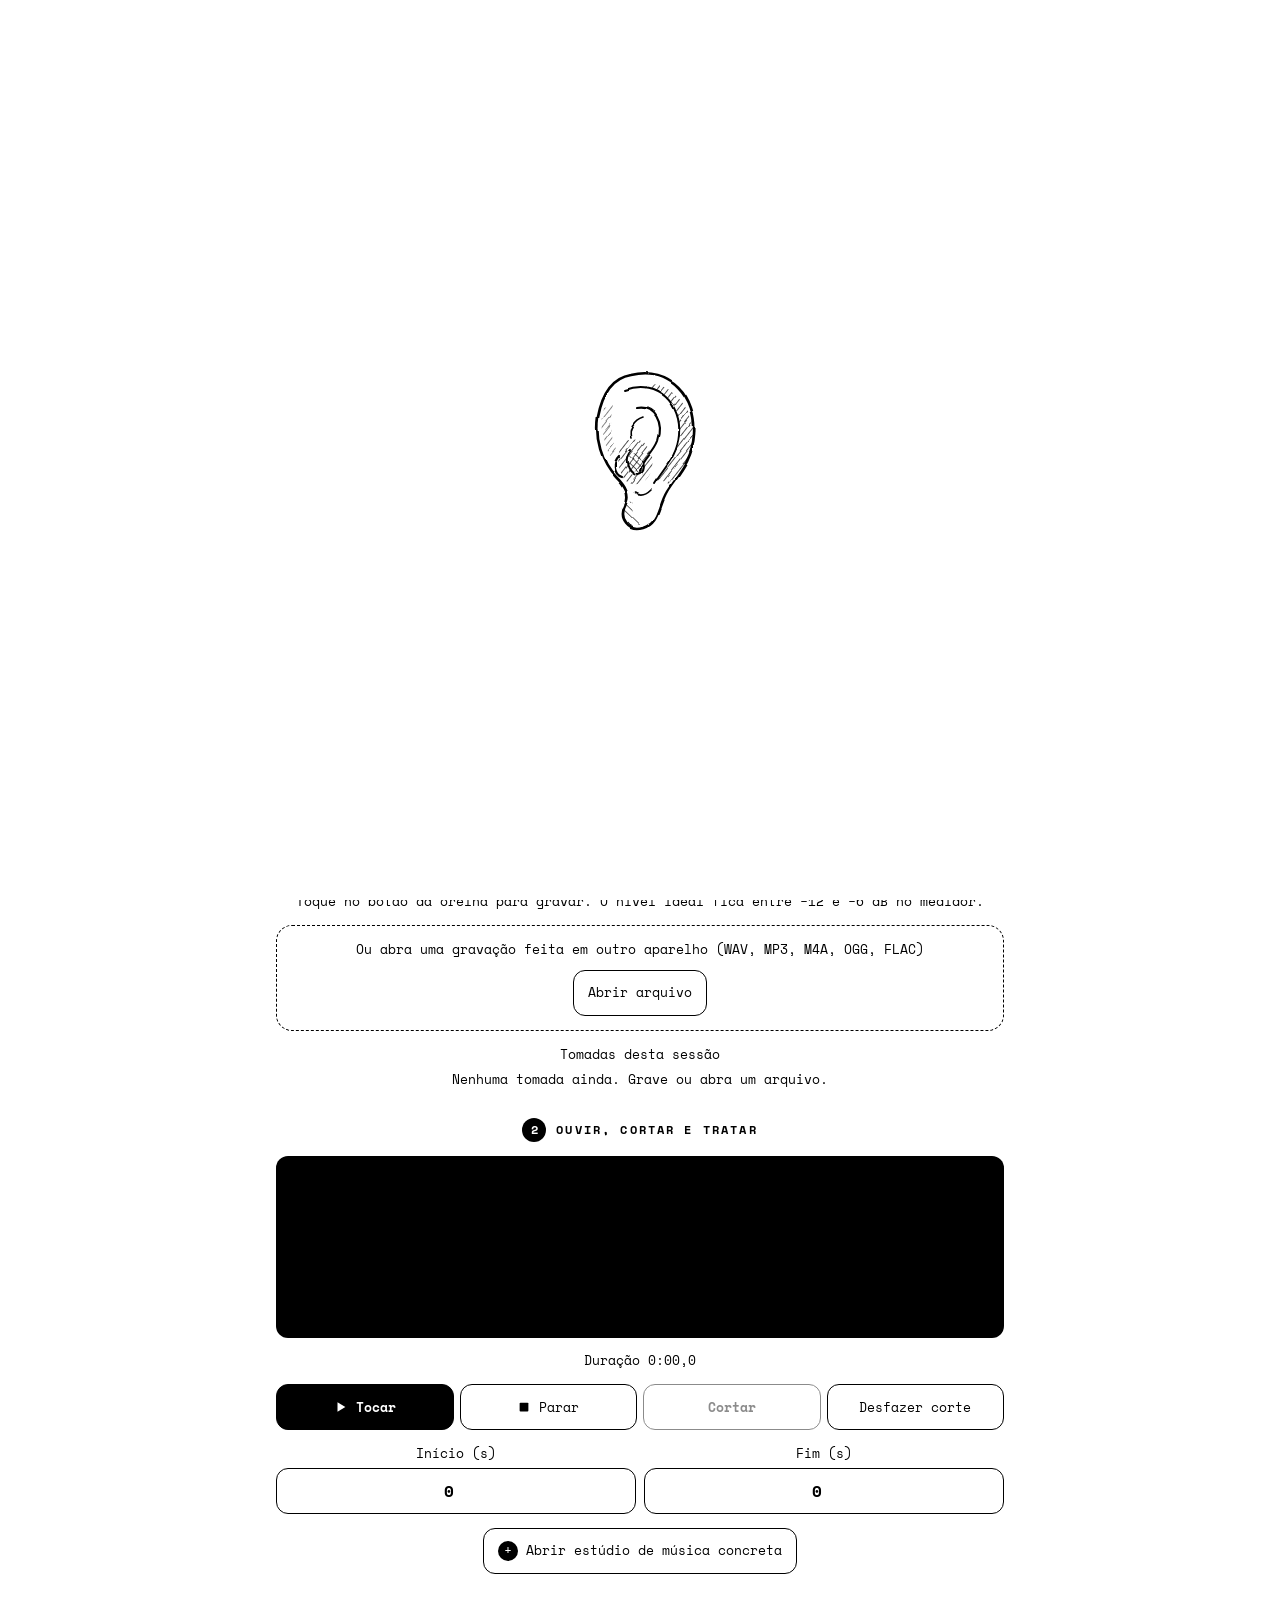
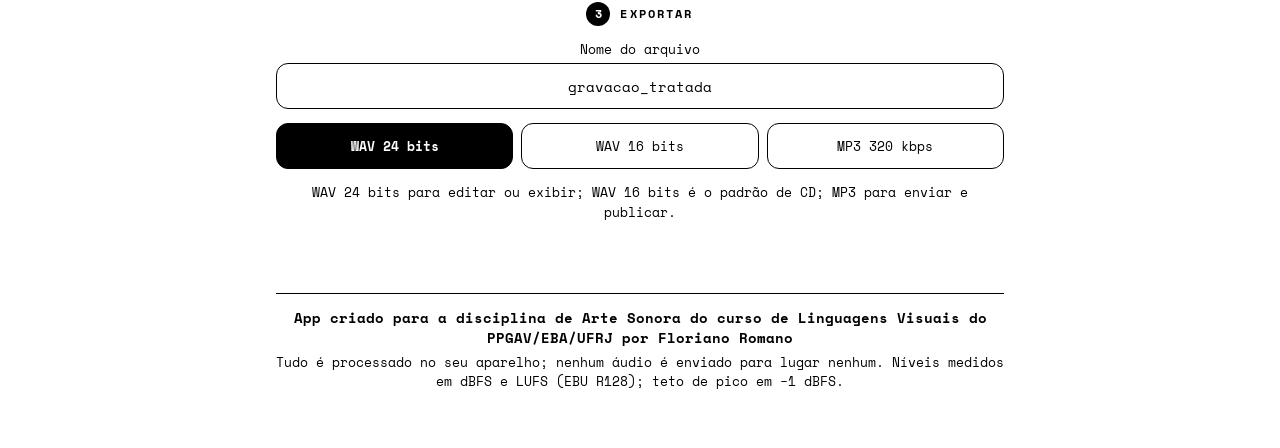
==== commit d7b1fa92: "Lite: texto centralizado, estúdio em grades sem botões soltos, botões e campos com 46 px e números e" ====
--- a/lite/index.html
+++ b/lite/index.html
@@ -197,6 +197,54 @@
 #abertura svg{width:150px;height:186px}
 #abertura.sai{opacity:0;pointer-events:none}
 footer{text-align:center;border-top:1px solid #000}
+
+/* texto centralizado, botões e campos com a mesma altura, números em negrito */
+.wrap{text-align:center}
+.row{justify-content:center}
+.mod h2{justify-content:center}
+.sub,.status,.summary,.or,.field,.tag,.mode{text-align:center}
+p.sub{margin:0}
+details.tips summary{text-align:center}
+details.tips ul{list-style:none;padding:0;margin:12px auto 2px;align-items:center;text-align:center}
+.mode{border:1px solid #000;border-radius:12px;padding:8px 12px}
+#installBtn{align-self:center!important}
+.btn{justify-content:center;text-align:center;min-height:46px}
+.recrow{grid-template-columns:minmax(0,1fr)}
+.recside{align-items:center;width:100%}
+.recside>.row{justify-content:center!important;flex-direction:column;gap:10px}
+.recside .screen{align-self:stretch}
+.lamp{justify-content:center}
+.seg span{min-height:44px;display:flex;align-items:center}
+.drop{flex-direction:column;justify-content:center;align-items:center}
+.take{flex-direction:column;align-items:center;justify-content:center;text-align:center}
+.take .t{flex:none}
+.wavefoot{justify-content:center}
+.ctl{display:grid;grid-template-columns:repeat(4,minmax(0,1fr));gap:6px}
+.ctl .btn{padding:6px 4px;line-height:1.15}
+.trimrow{display:block}
+.trimrow .row{display:grid;grid-template-columns:repeat(2,minmax(0,1fr));gap:8px}
+.field input,.field select{height:46px;text-align:center;text-align-last:center}
+.field input[type=number]{width:100%;font-weight:700;font-size:16px}
+.studio-open,.studio-close{align-self:center}
+.studio-close{border-style:dashed}
+.tools{grid-template-columns:minmax(0,1fr);gap:12px}
+.tool{padding:10px 12px 14px;gap:10px;text-align:center}
+.tool legend{margin:0 auto;padding:0 8px}
+.g{display:grid;gap:8px}
+.g1{grid-template-columns:minmax(0,1fr)}
+.g2{grid-template-columns:repeat(2,minmax(0,1fr))}
+.g3{grid-template-columns:repeat(3,minmax(0,1fr))}
+.g21{grid-template-columns:minmax(0,2fr) minmax(0,1fr)}
+.g .btn{width:100%;padding:6px 4px;font-size:12.5px;line-height:1.15;overflow-wrap:anywhere}
+.param{display:flex;flex-direction:column;align-items:center;justify-content:center;gap:1px;height:46px;min-width:0;padding:2px 4px;border:1px solid #000;border-radius:12px;background:#fff;cursor:text}
+.param input{width:100%;border:0;margin:0;padding:0;background:transparent;color:#000;font:700 16px/1.1 var(--f-body);text-align:center;-moz-appearance:textfield;appearance:textfield}
+.param input::-webkit-outer-spin-button,.param input::-webkit-inner-spin-button{-webkit-appearance:none;margin:0}
+.param input:focus{outline:none}
+.param:focus-within{outline:2px solid #000;outline-offset:2px}
+.param span{font-size:10.5px;line-height:1.1;letter-spacing:.03em}
+.sel{width:100%;height:46px;padding:0 30px;border:1px solid #000;border-radius:12px;color:#000;font:400 13px var(--f-body);text-align:center;text-align-last:center;-webkit-appearance:none;appearance:none;background:#fff url("data:image/svg+xml,%3Csvg xmlns='http://www.w3.org/2000/svg' width='12' height='12' viewBox='0 0 12 12'%3E%3Cpath d='M2 4l4 4 4-4' fill='none' stroke='%23000' stroke-width='1.6'/%3E%3C/svg%3E") no-repeat right 12px center}
+.sel:focus-visible{outline:2px solid #000;outline-offset:2px}
+@media (max-width:350px){.g .btn,.ctl .btn,.exrow .btn{font-size:11.5px;padding:4px 3px;letter-spacing:-.02em}}
 </style>
 </head>
 <body>
@@ -300,81 +348,106 @@
   </section>
 
   <section class="mod" id="studio" hidden aria-labelledby="hst">
-    <div class="row" style="justify-content:space-between">
-      <h2 id="hst"><span class="num">+</span>Estúdio de música concreta</h2>
-      <button class="btn" id="stClose">Fechar estúdio</button>
-    </div>
-    <p class="sub" style="margin:0">Arraste na onda para selecionar um trecho; toque sem arrastar para pôr o cursor (onde o colar e o inserir acontecem). Sem seleção, as operações valem para o som inteiro.</p>
+    <h2 id="hst"><span class="num">+</span>Estúdio de música concreta</h2>
+    <button class="btn studio-close" id="stClose">Fechar estúdio</button>
+    <p class="sub">Arraste na onda para selecionar um trecho; toque sem arrastar para pôr o cursor (onde o colar e o inserir acontecem). Sem seleção, as operações valem para o som inteiro.</p>
     <div class="screen"><canvas id="edWave" aria-label="Onda do estúdio; arraste para selecionar"></canvas></div>
     <div class="summary" id="edSel"></div>
     <div class="status" id="edStatus" role="status" aria-live="polite"></div>
-    <div class="row">
+    <div class="g g3">
       <button class="btn primary" id="edPlay">Ouvir seleção</button>
       <button class="btn" id="edPlayAll">Ouvir tudo</button>
       <button class="btn" id="edStop" disabled>Parar</button>
+    </div>
+    <div class="g g2">
       <button class="btn" id="edSelAll">Selecionar tudo</button>
       <button class="btn" id="edUndo" disabled>Desfazer</button>
     </div>
-    <p class="sub" style="margin:0">Operações tradicionais dos estúdios de música concreta da época dos gravadores de rolo.</p>
+    <p class="sub">Operações tradicionais dos estúdios de música concreta da época dos gravadores de rolo.</p>
     <div class="tools">
       <fieldset class="tool"><legend>Tesoura e fita adesiva</legend>
-        <div class="row">
-          <button class="btn sm" data-op="cut">Cortar</button>
-          <button class="btn sm" data-op="copy">Copiar</button>
-          <button class="btn sm" data-op="paste">Emendar (colar)</button>
-          <button class="btn sm" data-op="del">Apagar</button>
-          <button class="btn sm" data-op="crop">Isolar trecho</button>
+        <div class="g g3">
+          <button class="btn" data-op="cut">Cortar</button>
+          <button class="btn" data-op="copy">Copiar</button>
+          <button class="btn" data-op="del">Apagar</button>
         </div>
-        <div class="row"><button class="btn sm" data-op="insil">Emendar fita em branco</button><input class="mini" type="number" id="edSilS" min="0.1" max="120" step="0.5" value="2" aria-label="Segundos de fita em branco"><span class="sub">s no cursor</span></div>
-        <div class="sub">Cortar o ataque de um som (a “cloche coupée”) é selecionar o começo e apagar.</div>
+        <div class="g g2">
+          <button class="btn" data-op="paste">Emendar (colar)</button>
+          <button class="btn" data-op="crop">Isolar trecho</button>
+        </div>
+        <div class="g g21">
+          <button class="btn" data-op="insil">Emendar fita em branco</button>
+          <label class="param"><input type="number" id="edSilS" min="0.1" max="120" step="0.5" value="2" aria-label="Segundos de fita em branco"><span>segundos</span></label>
+        </div>
+        <p class="sub">A fita em branco entra no cursor. Cortar o ataque de um som (a “cloche coupée”) é selecionar o começo e apagar.</p>
       </fieldset>
       <fieldset class="tool"><legend>Fita em anel (loop)</legend>
-        <div class="row"><button class="btn sm" data-op="loop">Repetir</button><input class="mini" type="number" id="edLoopN" min="2" max="64" value="4" aria-label="Número de voltas"><span class="sub">voltas</span></div>
+        <div class="g g2">
+          <button class="btn" data-op="loop">Repetir</button>
+          <label class="param"><input type="number" id="edLoopN" min="2" max="64" value="4" aria-label="Número de voltas"><span>voltas</span></label>
+        </div>
       </fieldset>
       <fieldset class="tool"><legend>Fita ao contrário</legend>
-        <div class="row"><button class="btn sm" data-op="rev">Inverter</button></div>
+        <div class="g g1">
+          <button class="btn" data-op="rev">Inverter</button>
+        </div>
       </fieldset>
       <fieldset class="tool"><legend>Velocidade (fonógeno)</legend>
-        <div class="row"><button class="btn sm" data-op="speed">Mudar velocidade</button>
-          <select class="mini wide" id="edSpeed" aria-label="Velocidade">
+        <div class="g g1">
+          <select class="sel" id="edSpeed" aria-label="Velocidade">
             <option value="0.25">¼ (2 oitavas abaixo)</option><option value="0.5" selected>½ (1 oitava abaixo)</option>
             <option value="0.749">quarta abaixo</option><option value="1.335">quarta acima</option>
             <option value="2">2× (1 oitava acima)</option><option value="4">4× (2 oitavas acima)</option>
-          </select></div>
-        <div class="sub">Como na fita, a altura e a duração mudam juntas.</div>
+          </select>
+        </div>
+        <div class="g g1">
+          <button class="btn" data-op="speed">Mudar velocidade</button>
+        </div>
+        <p class="sub">Como na fita, a altura e a duração mudam juntas.</p>
       </fieldset>
       <fieldset class="tool"><legend>Overdub</legend>
-        <div class="row"><button class="btn sm" data-op="mix">Sobrepor o trecho copiado</button></div>
-        <div class="sub">Toca a fita copiada junto com a outra, a partir do cursor.</div>
+        <div class="g g1">
+          <button class="btn" data-op="mix">Sobrepor o trecho copiado</button>
+        </div>
+        <p class="sub">Toca a fita copiada junto com a outra, a partir do cursor.</p>
       </fieldset>
       <fieldset class="tool"><legend>Potenciômetro</legend>
-        <div class="row"><button class="btn sm" data-op="fadein">Fade in</button><button class="btn sm" data-op="fadeout">Fade out</button><button class="btn sm" data-op="mute">Fechar (silenciar)</button></div>
-        <div class="row"><button class="btn sm" data-op="gain">Volume</button><input class="mini" type="number" id="edGain" min="-60" max="24" step="1" value="-6" aria-label="Volume em dB"><span class="sub">dB</span></div>
-        <div class="sub">Sem seleção, os fades usam os 2 s das pontas.</div>
+        <div class="g g3">
+          <button class="btn" data-op="fadein">Fade in</button>
+          <button class="btn" data-op="fadeout">Fade out</button>
+          <button class="btn" data-op="mute">Fechar (silenciar)</button>
+        </div>
+        <div class="g g2">
+          <button class="btn" data-op="gain">Volume</button>
+          <label class="param"><input type="number" id="edGain" min="-60" max="24" step="1" value="-6" aria-label="Volume em dB"><span>dB</span></label>
+        </div>
+        <p class="sub">Sem seleção, os fades usam os 2 s das pontas.</p>
       </fieldset>
       <fieldset class="tool"><legend>Eco de fita</legend>
-        <div class="row"><button class="btn sm" data-op="echo">Eco</button>
-          <input class="mini" type="number" id="edDelay" min="20" max="3000" step="10" value="350" aria-label="Distância entre as cabeças, em ms"><span class="sub">ms</span>
-          <input class="mini" type="number" id="edFb" min="0" max="95" step="5" value="45" aria-label="Realimentação em porcentagem"><span class="sub">% retorno</span></div>
-        <div class="sub">Gravar e ler a mesma fita com cabeças afastadas. A cauda continua depois da seleção.</div>
+        <div class="g g3">
+          <button class="btn" data-op="echo">Eco</button>
+          <label class="param"><input type="number" id="edDelay" min="20" max="3000" step="10" value="350" aria-label="Distância entre as cabeças, em ms"><span>ms</span></label>
+          <label class="param"><input type="number" id="edFb" min="0" max="95" step="5" value="45" aria-label="Retorno em porcentagem"><span>% retorno</span></label>
+        </div>
+        <p class="sub">Gravar e ler a mesma fita com cabeças afastadas. As repetições continuam depois do fim da seleção, somadas ao som que vem a seguir.</p>
       </fieldset>
       <fieldset class="tool"><legend>Filtro</legend>
-        <div class="row">
-          <select class="mini wide" id="edFilt" aria-label="Tipo de filtro">
+        <div class="g g1">
+          <select class="sel" id="edFilt" aria-label="Tipo de filtro">
             <option value="lowpass">Passa-baixas (abafa)</option><option value="highpass">Passa-altas (afina)</option>
             <option value="bandpass">Passa-faixa (som de rádio, telefone)</option>
           </select>
         </div>
-        <div class="row">
-          <input class="mini" type="number" id="edFreq" min="20" max="20000" step="10" value="1000" aria-label="Frequência em Hz"><span class="sub">Hz</span>
-          <button class="btn sm" data-op="filter">Aplicar filtro</button>
+        <div class="g g2">
+          <button class="btn" data-op="filter">Aplicar filtro</button>
+          <label class="param"><input type="number" id="edFreq" min="20" max="20000" step="10" value="1000" aria-label="Frequência em Hz"><span>Hz</span></label>
         </div>
       </fieldset>
     </div>
-    <div class="row">
+    <div class="g g1">
       <button class="btn accent" id="edCommit">Guardar como nova tomada</button>
-      <span class="sub">Ela entra no passo 2 para tratar e exportar.</span>
     </div>
+    <p class="sub">Ela entra no passo 2 para tratar e exportar.</p>
   </section>
 
   <section class="mod" aria-labelledby="h3s">
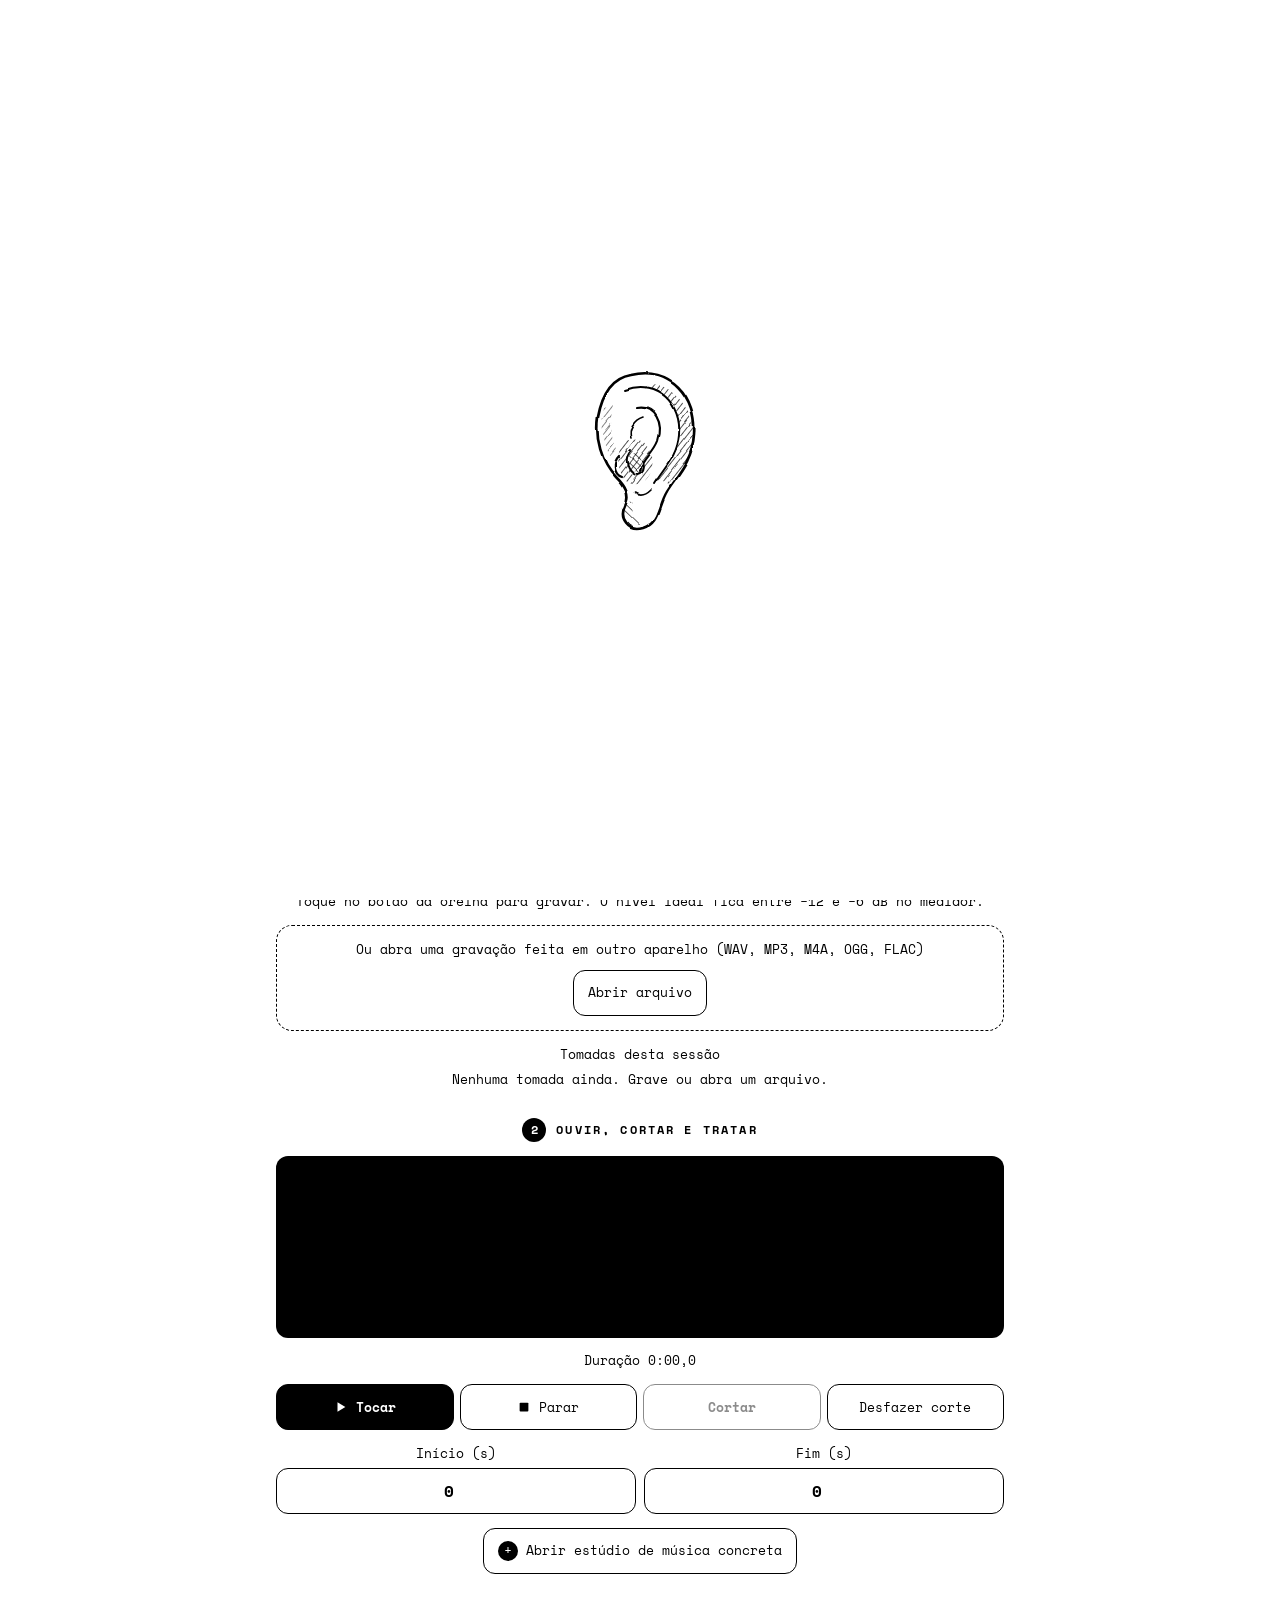
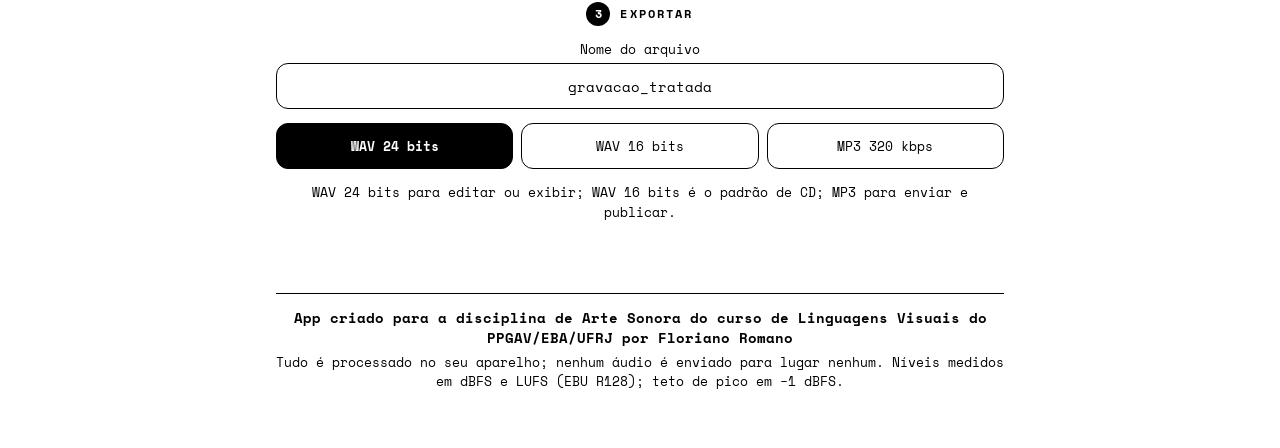
==== commit 4c99c8de: "Lite: abertura sem quadrado e sem salto - Ícones "any" com fundo transparente: a tela de abertura do" ====
--- a/lite/index.html
+++ b/lite/index.html
@@ -10,7 +10,9 @@
 <title>Gravador de Bolso Lite</title>
 <link rel="preconnect" href="https://fonts.googleapis.com">
 <link rel="preconnect" href="https://fonts.gstatic.com" crossorigin>
-<link href="https://fonts.googleapis.com/css2?family=Archivo:wdth,wght@62..100,400..800&family=IBM+Plex+Mono:wght@400;500;600&family=Special+Elite&family=Space+Mono:wght@400;700&display=swap" rel="stylesheet">
+<style>html,body{background:#fff}</style>
+<link rel="preload" as="style" href="https://fonts.googleapis.com/css2?family=Archivo:wdth,wght@62..100,400..800&family=IBM+Plex+Mono:wght@400;500;600&family=Special+Elite&family=Space+Mono:wght@400;700&display=swap" onload="this.onload=null;this.rel='stylesheet'">
+<noscript><link rel="stylesheet" href="https://fonts.googleapis.com/css2?family=Archivo:wdth,wght@62..100,400..800&family=IBM+Plex+Mono:wght@400;500;600&family=Special+Elite&family=Space+Mono:wght@400;700&display=swap"></noscript>
 <style>
 /* Layout: a face de um gravador portátil — três módulos empilhados na ordem do trabalho (gravar → ajustar → exportar), coluna única de até 760px; o visor escuro (medidor e onda) é igual nos dois temas, como a tela de um aparelho */
 :root{
@@ -245,6 +247,12 @@
 .sel{width:100%;height:46px;padding:0 30px;border:1px solid #000;border-radius:12px;color:#000;font:400 13px var(--f-body);text-align:center;text-align-last:center;-webkit-appearance:none;appearance:none;background:#fff url("data:image/svg+xml,%3Csvg xmlns='http://www.w3.org/2000/svg' width='12' height='12' viewBox='0 0 12 12'%3E%3Cpath d='M2 4l4 4 4-4' fill='none' stroke='%23000' stroke-width='1.6'/%3E%3C/svg%3E") no-repeat right 12px center}
 .sel:focus-visible{outline:2px solid #000;outline-offset:2px}
 @media (max-width:350px){.g .btn,.ctl .btn,.exrow .btn{font-size:11.5px;padding:4px 3px;letter-spacing:-.02em}}
+/* abertura-suave */
+#abertura svg{animation:abIn .4s ease-out both;will-change:opacity}
+#abertura .nota{animation-delay:.45s}
+#abertura .n2{animation-delay:1.25s}
+@keyframes abIn{from{opacity:0}to{opacity:1}}
+@media (prefers-reduced-motion:reduce){#abertura svg{animation:none}}
 </style>
 </head>
 <body>
@@ -1185,7 +1193,7 @@
   tpPlay();
 };
 $('#tpStop').onclick = () => { stopPlay(); tp.pos = null; };
-(function () { const a = document.getElementById('abertura'); if (!a) return; setTimeout(() => a.classList.add('sai'), 1700); setTimeout(() => a.remove(), 2200); })();
+(function () { const a = document.getElementById('abertura'); if (!a) return; setTimeout(() => a.classList.add('sai'), 2000); setTimeout(() => a.remove(), 2500); })();
 setPP(false);
 
 /* ---------- estúdio de música concreta ---------- */
